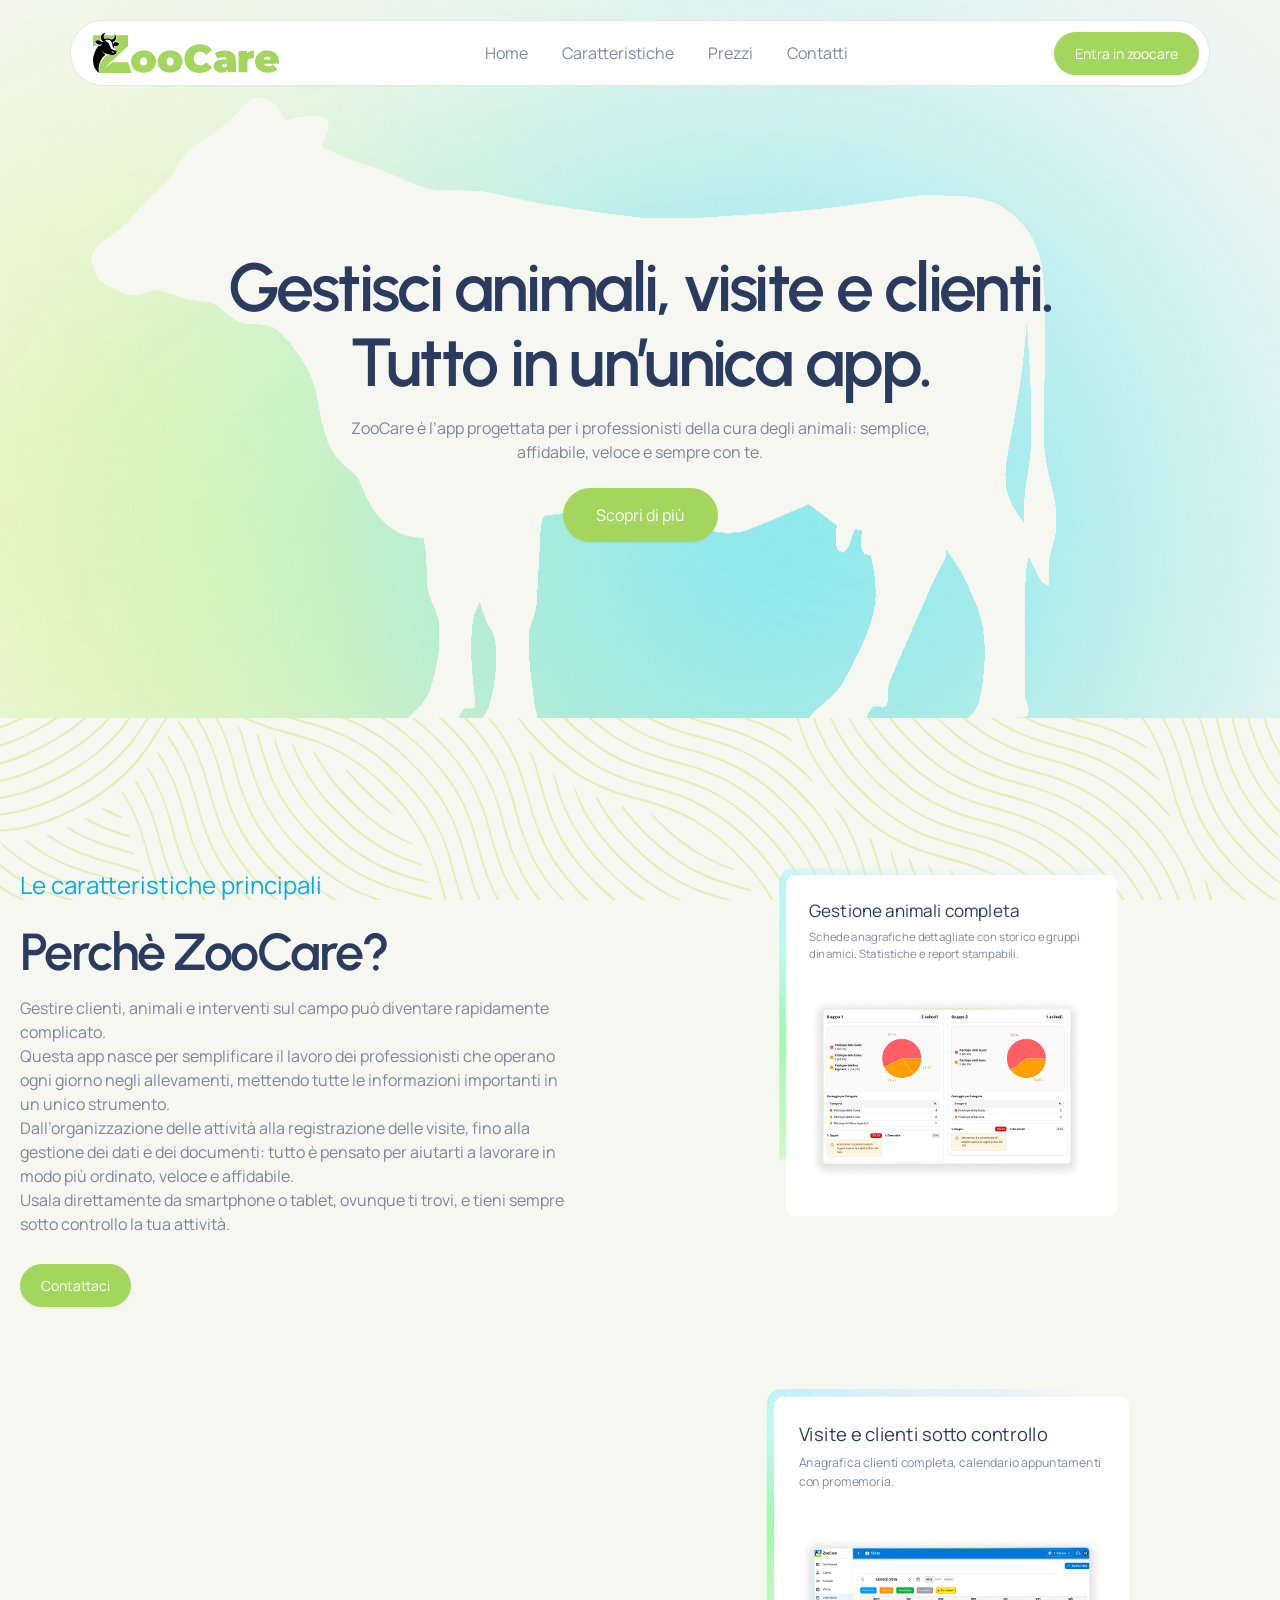
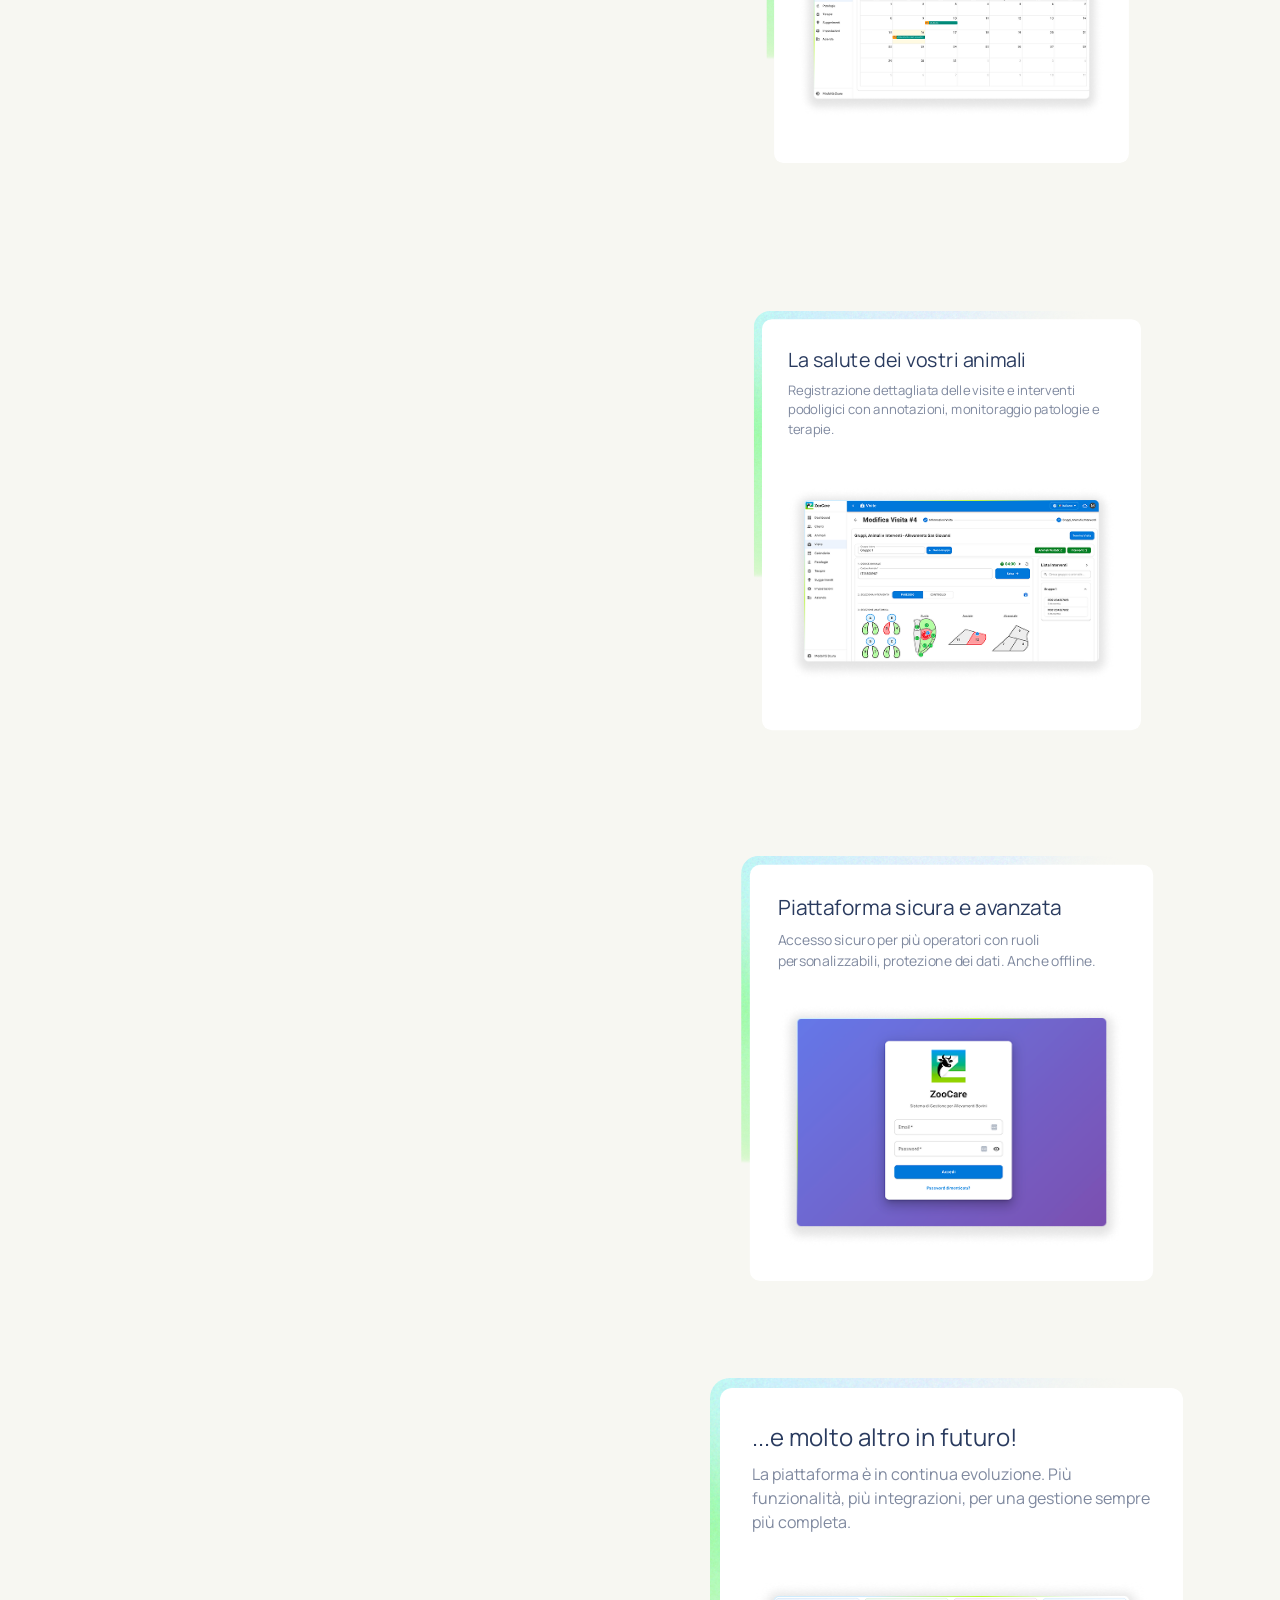
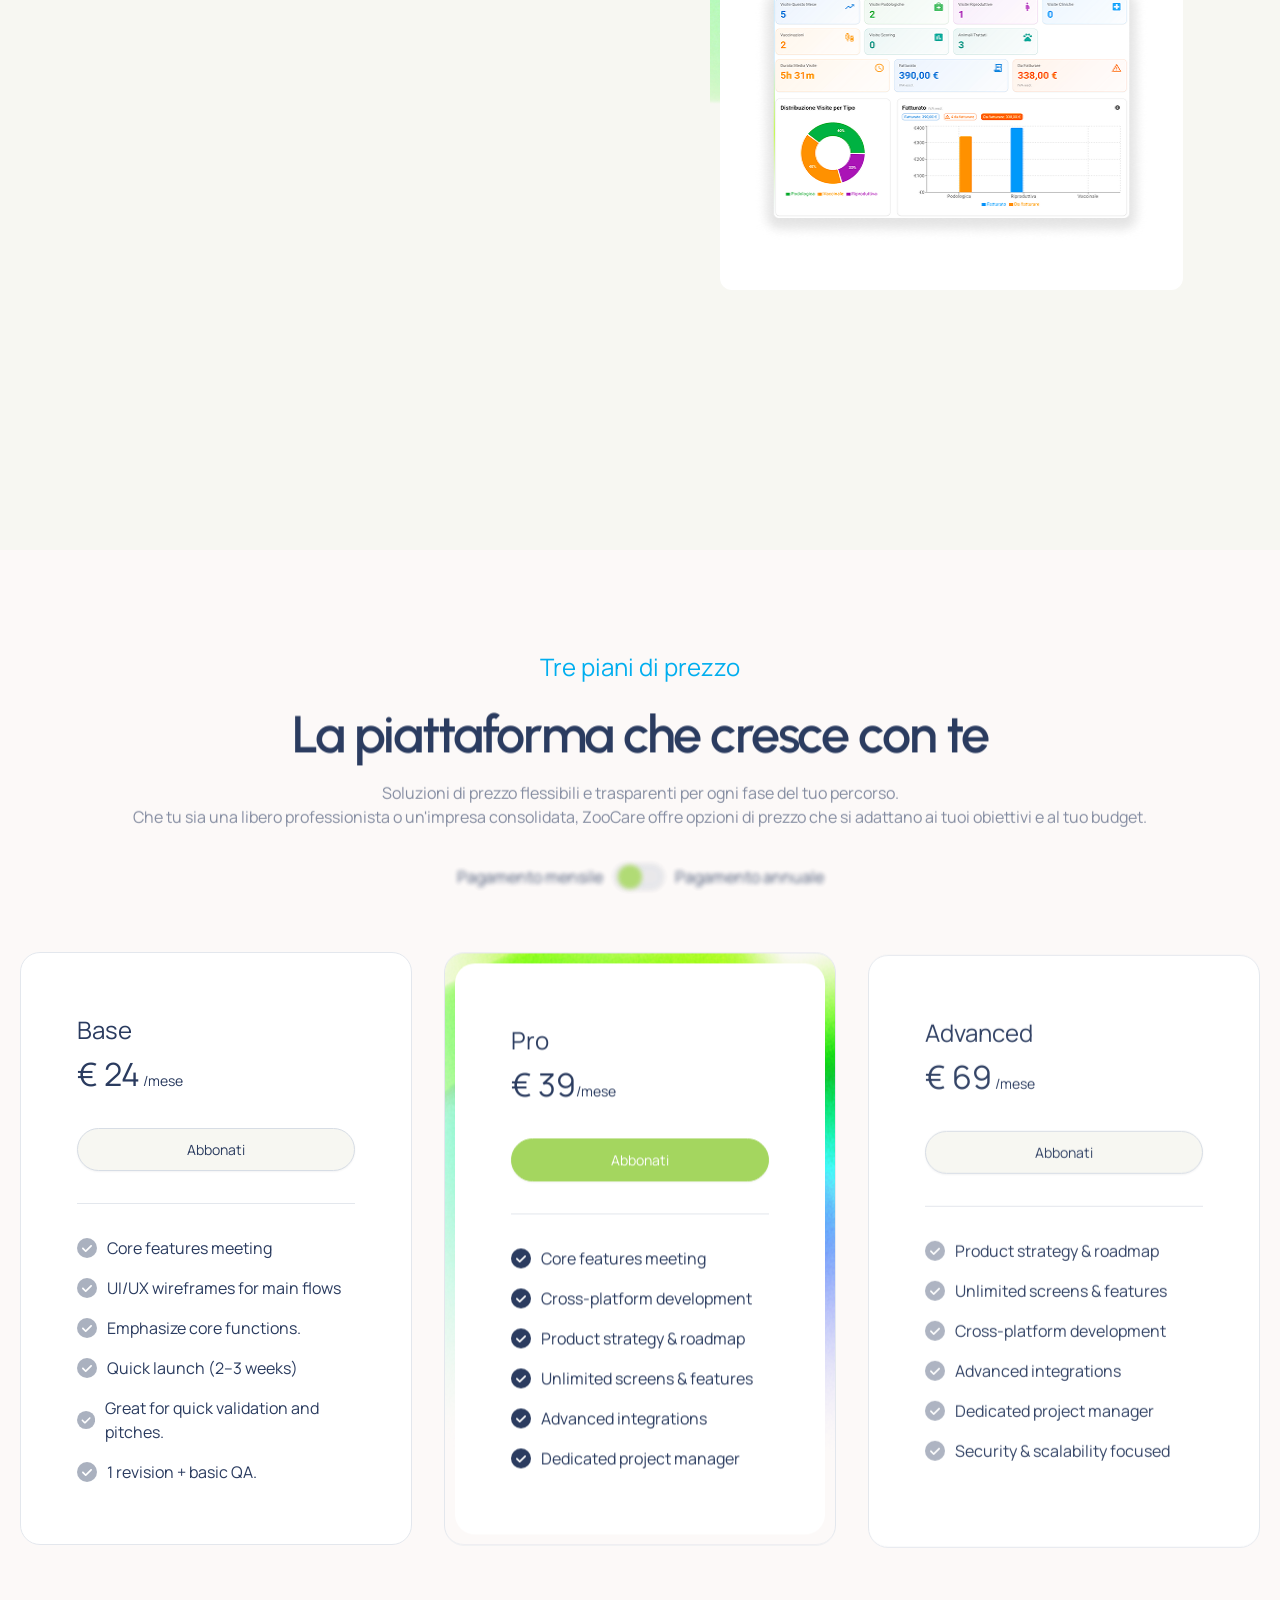
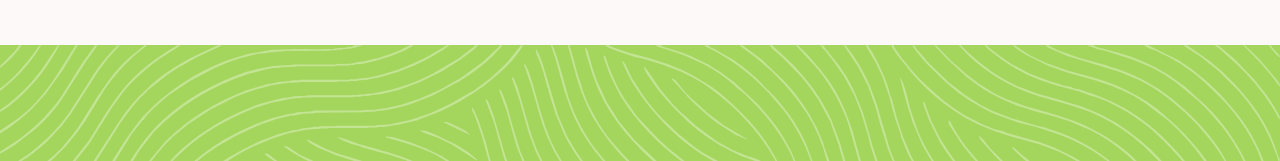
==== new/index.html @ 32358eec "Deploy zoocare-website to /new - 2026-03-19 21:15:07 UTC" ====
<!doctype html>
<html lang="en">
  <head>
    <!-- =========================
Head links 
===========================-->

<meta charset="UTF-8" />
<meta name="viewport" content="width=device-width, initial-scale=1.0" />
<meta name="title" content="Nexsas - Software, SaaS & Startup Tailwind Template" />
<meta
  name="description"
  content="Nexsas - the ultimate collection of 35+ premium HTML templates for SaaS businesses and startups. Built with Tailwind CSS, featuring responsive design, authentication flows, pricing pages, and modern UI components. Perfect for web applications and digital products."
/>
<meta
  name="keywords"
  content="SaaS templates, HTML templates, Tailwind CSS templates, startup templates, web application templates, responsive design, authentication pages, pricing pages, modern UI, Nexsas, business templates, landing page templates, React templates"
/>
<meta name="author" content="Nexsas" />
<meta
  name="robots"
  content="index, follow, max-snippet:-1, max-image-preview:large, max-video-preview:-1"
/>
<meta name="googlebot" content="index, follow" />
<meta name="bingbot" content="index, follow" />

<meta name="language" content="English" />
<meta name="geo.region" content="US" />
<meta name="geo.placename" content="United States" />

<link rel="canonical" href="https://next-sass-html.vercel.app/" />

<!-- Additional SEO Meta Tags -->
<meta name="rating" content="General" />
<meta name="distribution" content="Global" />
<meta name="revisit-after" content="7 days" />
<meta name="expires" content="never" />

<!-- Open Graph / Facebook -->
<meta property="og:type" content="website" />
<meta property="og:url" content="https://next-sass-html.vercel.app/" />
<meta property="og:title" content="Nexsas - Software, SaaS & Startup Tailwind Template" />
<meta
  property="og:description"
  content="Nexsas - the ultimate collection of 40+ premium HTML templates for SaaS businesses and startups. Built with Tailwind CSS, featuring responsive design, authentication flows, pricing pages, and modern UI components."
/>
<meta
  property="og:image"
  content="https://images.prismic.io/staticmania/aPD-K55xUNkB2D2X_og-image.jpg"
/>
<meta property="og:image:width" content="1200" />
<meta property="og:image:height" content="630" />
<meta property="og:image:alt" content="Nexsas - Software, SaaS & Startup Tailwind Template" />
<meta property="og:site_name" content="Nexsas" />
<meta property="og:locale" content="en_US" />
<meta property="article:author" content="Nexsas" />
<meta property="article:publisher" content="Nexsas" />

<!-- Twitter -->
<meta name="twitter:card" content="summary_large_image" />
<meta name="twitter:site" content="@Nexsas" />
<meta name="twitter:creator" content="@Nexsas" />
<meta name="twitter:url" content="https://next-sass-html.vercel.app/" />
<meta name="twitter:title" content="Nexsas - Software, SaaS & Startup Tailwind Template" />
<meta
  name="twitter:description"
  content="Nexsas - the ultimate collection of 35+ premium HTML templates for SaaS businesses and startups. Built with Tailwind CSS, featuring responsive design, authentication flows, pricing pages, and modern UI components."
/>
<meta
  name="twitter:image"
  content="https://images.prismic.io/staticmania/aPD-K55xUNkB2D2X_og-image.jpg"
/>
<meta name="twitter:image:alt" content="Nexsas - Software, SaaS & Startup Tailwind Template" />

<!-- Additional SEO Meta Tags -->
<meta name="theme-color" content="#000000" />
<meta name="msapplication-TileColor" content="#000000" />
<meta name="mobile-web-app-capable" content="yes" />
<meta name="apple-mobile-web-app-status-bar-style" content="black-translucent" />
<meta name="apple-mobile-web-app-title" content="Nexsas" />
<meta name="application-name" content="Nexsas" />
<meta name="msapplication-tooltip" content="Nexsas - Software, SaaS & Startup Tailwind Template" />
<meta name="msapplication-starturl" content="/" />
<!-- Favicon and Icons -->
<link rel="icon" type="image/png" href="/new/favicon-96x96.png" sizes="96x96" />
<link rel="icon" type="image/svg+xml" href="/new/favicon.svg" />
<link rel="shortcut icon" href="/new/favicon.ico" />
<link rel="apple-touch-icon" sizes="180x180" href="/new/apple-touch-icon.png" />
<link rel="manifest" href="/new/site.webmanifest" />
<link rel="preconnect" href="https://fonts.googleapis.com" />
<link rel="preconnect" href="https://fonts.gstatic.com" crossorigin />
<link href="https://fonts.googleapis.com/css2?family=Manrope:wght@200..800&family=Urbanist:ital,wght@0,100..900;1,100..900&display=swap" rel="stylesheet">

    <title>ZooCare</title>
    
    <link rel="stylesheet" href="/new/assets/index-MwSQGI_V.css">
  </head>
  <body class="bg-background-1 dark:bg-background-5 overflow-x-hidden">
    <!-- =========================
Header v1
===========================-->
<header>
  <div
    class="header-one lp:max-w-[1290px]! bg-white border-stroke-2 dark:border-stroke-6 dark:bg-background-9 fixed top-5 left-1/2 z-50 mx-auto flex w-full max-w-[350px] -translate-x-1/2 items-center justify-between rounded-full border px-2.5 py-2.5 opacity-0 backdrop-blur-lg max-[400px]:max-w-[350px] min-[425px]:max-w-[375px] min-[500px]:max-w-[450px] sm:max-w-[540px] md:max-w-[720px] lg:max-w-[960px] xl:max-w-[1140px] xl:py-0 dark:border"
    data-ns-animate
    data-direction="up"
    data-offset="100"
  >
    <div>
      <a href="./">
        <span class="sr-only">Home</span>
        <figure class="hidden lg:block lg:max-w-[198px] pl-3 pt-3 pb-3">
          <img src="./images/ZooCare.svg" alt="ZooCare" class="dark:invert" />
        </figure>
        <figure class="block max-w-[44px] lg:hidden">
          <img src="./images/ZooCare-icon.svg" alt="Nexsas" class="pl-3 block w-full dark:hidden" />
          <img src="./images/shared/logo-dark.svg" alt="Nexsas" class="pl-3 hidden w-full dark:block" />
        </figure>
      </a>
    </div>
    <nav class="hidden items-center xl:flex">
      <ul class="flex items-center">
        <li class="nav-item relative cursor-pointer py-2.5">
          <a
            href="#home"
            class="lenis-scroll-to hover:border-stroke-2 dark:hover:border-stroke-7 text-tagline-1 text-secondary/60 hover:text-secondary dark:text-accent/60 dark:hover:text-accent flex items-center gap-1 rounded-full border border-transparent px-4 py-2 font-normal transition-all duration-200"
          >
            <span>Home</span>
          </a>
        </li>
        <li class="nav-item relative cursor-pointer py-2.5">
          <a
            href="#features"
            class="lenis-scroll-to hover:border-stroke-2 dark:hover:border-stroke-7 text-tagline-1 text-secondary/60 hover:text-secondary dark:text-accent/60 dark:hover:text-accent flex items-center gap-1 rounded-full border border-transparent px-4 py-2 font-normal transition-all duration-200"
          >
            <span>Caratteristiche</span>
          </a>
        </li>
        <li class="nav-item relative cursor-pointer py-2.5">
          <a
            href="#pricing"
            class="lenis-scroll-to hover:border-stroke-2 dark:hover:border-stroke-7 text-tagline-1 text-secondary/60 hover:text-secondary dark:text-accent/60 dark:hover:text-accent flex items-center gap-1 rounded-full border border-transparent px-4 py-2 font-normal transition-all duration-200"
          >
            <span>Prezzi</span>
          </a>
        </li>
        <li class="nav-item relative cursor-pointer py-2.5">
          <a
            href="mailto:info@zoocare.app"
            class="hover:border-stroke-2 dark:hover:border-stroke-7 text-tagline-1 text-secondary/60 hover:text-secondary dark:text-accent/60 dark:hover:text-accent flex items-center gap-1 rounded-full border border-transparent px-4 py-2 font-normal transition-all duration-200"
          >
            <span>Contatti</span>
          </a>
        </li>
      </ul>
    </nav>

    <div class="hidden items-center justify-center xl:flex">
      <a href="https://hub.zoocare.app/login" class="btn btn-md btn-primary hover:btn-primary dark:btn-accent">
        <span>Entra in ZooCare</span>
      </a>
    </div>
    <div class="block xl:hidden">
      <button
        class="nav-hamburger bg-background-4 dark:bg-background-6 flex size-12 cursor-pointer flex-col items-center justify-center gap-[5px] rounded-full"
      >
        <span class="sr-only">Menu</span>
        <span class="bg-stroke-9 dark:bg-stroke-1 block h-0.5 w-6"></span>
        <span class="bg-stroke-9 dark:bg-stroke-1 block h-0.5 w-6"></span>
        <span class="bg-stroke-9 dark:bg-stroke-1 block h-0.5 w-6"></span>
      </button>
    </div>
  </div>
  <!-- =========================
Mobile Menu
===========================-->

<aside
  class="sidebar dark:bg-background-7 scroll-bar fixed top-0 right-0 z-999 h-screen w-full translate-x-full bg-white transition-all duration-300 sm:w-1/2 xl:hidden"
>
  <div class="space-y-4 p-5 sm:p-8 lg:p-9">
    <div class="flex items-center justify-between">
      <a href="./">
        <span class="sr-only">Home</span>
        <figure class="max-w-[44px]">
          <img src="./images/ZooCare-icon.svg" alt="Nexsas" class="block w-full dark:hidden" />
          <img src="./images/shared/logo-dark.svg" alt="Nexsas" class="hidden w-full dark:block" />
        </figure>
      </a>
      <button
        class="nav-hamburger-close bg-background-4 dark:bg-background-9 relative flex size-10 cursor-pointer flex-col items-center justify-center gap-1.5 rounded-full"
      >
        <span class="sr-only">Close Menu</span>
        <span class="bg-stroke-9/60 dark:bg-stroke-1 absolute block h-0.5 w-4 rotate-45"></span>
        <span class="bg-stroke-9/60 dark:bg-stroke-1 absolute block h-0.5 w-4 -rotate-45"></span>
      </button>
    </div>
    <div class="scroll-bar h-[85vh] w-full overflow-x-hidden overflow-y-auto pb-10">
      <ul>
        <li>
          <a href="#home" class="text-tagline-1 font-normal text-secondary/60 dark:text-accent/60 transition-all duration-200 py-3 border-b border-stroke-4 dark:border-stroke-6 w-full text-left block">
            Home 
          </a>
        </li>
        <li>
          <a href="#features" class="text-tagline-1 font-normal text-secondary/60 dark:text-accent/60 transition-all duration-200 py-3 border-b border-stroke-4 dark:border-stroke-6 w-full text-left block">
            Caratteristiche 
          </a>
        </li>
        <li>
          <a href="#pricing" class="text-tagline-1 font-normal text-secondary/60 dark:text-accent/60 transition-all duration-200 py-3 border-b border-stroke-4 dark:border-stroke-6 w-full text-left block">
            Prezzi 
          </a>
        </li>
        <li>
          <a href="mailto:info@zoocare.app" class="text-tagline-1 font-normal text-secondary/60 dark:text-accent/60 transition-all duration-200 py-3 border-b border-stroke-4 dark:border-stroke-6 w-full text-left block">
            Contatti 
          </a>
        </li>
      </ul>
    </div>
  </div>
</aside>

</header>


    <main>
      <!-- =========================
Hero section
===========================-->
<section
  class="hero-section relative z-0 bg-[url('/images/bg-zoocare.png')] bg-position-[center_top] bg-no-repeat pt-[260px] pb-10 md:pt-[190px] md:pb-14 lg:pt-[190px] lg:pb-[110px] xl:pt-[250px] xl:pb-[140px]"
  id="home"
>
  <!--Hero Title Content-->
  <div
    class="main-container relative z-10 mb-[100px] flex flex-col items-center space-y-[124px] lg:mb-[100px] xl:mb-[30px]"
  >
    <!--Hero shape right item-->
    <div class="text-left max-lg:pt-[40px] max-md:pt-[0px] md:text-center">
      <h1 data-ns-animate data-delay="0.2" class="hero-title mb-4 tracking-tight">
        Gestisci animali, visite e clienti.<br class="hidden md:block" />
        Tutto in un’unica app.
      </h1>
      <p data-ns-animate data-delay="0.2" class="mx-auto mb-6 max-w-[650px]">
        ZooCare è l’app progettata per i professionisti della cura degli animali: semplice, affidabile, veloce e sempre con te.
      </p>
      <div data-ns-animate data-delay="0.6" class="block md:inline-block">
        <a
          href="#features"
          class="lenis-scroll-to btn btn-primary hover:btn-white dark:btn-accent btn-xl dark:hover:btn-primary mx-auto w-[90%] md:w-auto"
          aria-label="Start building free"
        >
          <span>Scopri di più</span>
        </a>
      </div>
    </div>
  </div>
</section>

      <!-- =========================
Integration section
===========================-->
<section
  class="pt-16 bg-background-1 bg-[url('/images/bg-waves-green.svg')] bg-fixed md:pt-20 lg:pt-[90px] xl:pt-[150px] pb-8 md:pb-10 lg:pb-[90px] xl:pb-[250px]" style="padding-top:-30px" id="features"
>
  <div>
    <div class="main-container">
      <div class="flex flex-col lg:flex-row items-start gap-y-24 gap-x-[140px]">
        <div
          class="w-full lg:flex-1 lg:sticky lg:top-28 lg:max-w-full max-w-[520px] lg:mx-0 mx-auto text-center lg:text-left"
        >
          <h5 data-ns-animate data-delay="0.2" class="text-accent pb-5"> Le caratteristiche principali </h5>
          <h2 data-ns-animate data-delay="0.3" class="mb-3 max-w-[529px]">
            Perchè ZooCare?
          </h2>
          <p data-ns-animate data-delay="0.4" class="mb-7 lg:max-w-[620px]">
            Gestire clienti, animali e interventi sul campo può diventare rapidamente complicato.<br/>
Questa app nasce per semplificare il lavoro dei professionisti che operano ogni giorno negli allevamenti, mettendo tutte le informazioni importanti in un unico strumento.<br/>
Dall’organizzazione delle attività alla registrazione delle visite, fino alla gestione dei dati e dei documenti: tutto è pensato per aiutarti a lavorare in modo più ordinato, veloce e affidabile.<br/>
Usala direttamente da smartphone o tablet, ovunque ti trovi, e tieni sempre sotto controllo la tua attività.
          </p>
          <div data-ns-animate data-delay="0.5">
            <a
              href="./process.html"
              rel="noopener noreferrer"
              class="btn btn-primary dark:btn-transparent btn-md w-[85%] md:w-auto mx-auto"
            >
              <span>Contattaci</span>
            </a>
          </div>
        </div>

        <div
          class="w-full lg:flex-1 stack-cards js-stack-cards lg:max-w-full md:max-w-[50%] sm:max-w-[60%] lg:mx-0 mx-auto max-w-full"
        >
          <!-- Case Item 1-->
          <div
            class="stack-cards__item js-stack-cards__item lg:max-w-[483px] max-w-full max-sm:min-h-[433px]"
          >
            <div class="p-2.5 rounded-[20px] relative z-[10] overflow-hidden">
              <!-- gradient border img  -->
              <figure
                class="absolute z-[-1] w-[600px] md:w-[900px] xl:w-[1050px] top-[-66%] md:top-[-99%] left-[-52%] md:left-[-103%] rotate-[-41deg] select-none pointer-events-none"
              >
                <img
                  src="./images/ns-img-520.png"
                  alt="gradient-border"
                  class="w-full h-full object-cover"
                />
              </figure>

              <figure class="p-8 bg-white dark:bg-background-5 rounded-xl space-y-6">
                <figcaption class="space-y-2">
                  <h5>Gestione animali completa</h5>
                  <p class="max-w-[450px]">
                    Schede anagrafiche dettagliate con storico e gruppi dinamici. Statistiche e report stampabili.
                  </p>
                </figcaption>
                <figure class="max-w-[385px] w-full">
                  <img
                    src="./images/screen03.png"
                    alt="Visite, interventi e patologie sotto controllo"
                    class="w-full md:max-h-[300px] md:min-h-[300px]"
                  />
                </figure>
              </figure>
            </div>
          </div>
          <!--Case Item 2-->
          <div
            class="stack-cards__item js-stack-cards__item lg:max-w-[483px] max-w-full max-sm:min-h-[433px]"
          >
            <div class="p-2.5 rounded-[20px] relative z-[10] overflow-hidden">
              <!-- gradient border img  -->
              <figure
                class="absolute z-[-1] w-[600px] md:w-[900px] xl:w-[1050px] top-[-76%] md:top-[-111%] left-[-62%] md:left-[-103%] rotate-[-41deg] select-none pointer-events-none"
              >
                <img
                  src="./images/ns-img-520.png"
                  alt="gradient-border"
                  class="w-full h-full object-cover"
                />
              </figure>

              <figure class="p-8 bg-white dark:bg-background-5 rounded-xl space-y-6">
                <figcaption class="space-y-2">
                  <h5>Visite e clienti sotto controllo</h5>
                  <p class="max-w-[450px]">
                    Anagrafica clienti completa, calendario appuntamenti con promemoria.
                  </p>
                </figcaption>
                <div class="rounded-2xl overflow-hidden max-w-[400px] w-full">
                  <img
                    src="./images/screen02.png"
                    alt="case icon"
                    class="w-full dark:hidden md:max-h-[300px] md:min-h-[300px]"
                  />
                </div>
              </figure>
            </div>
          </div>
          <!--Case Item 3-->
          <div
            class="stack-cards__item js-stack-cards__item lg:max-w-[483px] max-w-full max-sm:min-h-[433px]"
          >
            <div class="p-2.5 rounded-[20px] relative z-[10] overflow-hidden">
              <!-- gradient border img  -->
              <figure
                class="absolute z-[-1] w-[600px] md:w-[900px] xl:w-[1050px] top-[-75%] md:top-[-111%] left-[-65%] md:left-[-103%] rotate-[-41deg] select-none pointer-events-none"
              >
                <img
                  src="./images/ns-img-520.png"
                  alt="gradient-border"
                  class="w-full h-full object-cover"
                />
              </figure>

              <figure class="p-8 bg-white dark:bg-background-5 rounded-xl space-y-6">
                <figcaption class="space-y-2">
                  <h5>La salute dei vostri animali</h5>
                  <p class="max-w-[450px]">Registrazione dettagliata delle visite e interventi podoligici con annotazioni, monitoraggio patologie e terapie.</p>
                </figcaption>
                <div class="rounded-2xl overflow-hidden max-w-[400px] w-full">
                  <img
                    src="./images/screen01.png"
                    alt="case icon"
                    class="w-full dark:hidden md:max-h-[300px] md:min-h-[300px]"
                  />
                </div>
              </figure>
            </div>
          </div>
          <!--Case Item 4-->
          <div
            class="stack-cards__item js-stack-cards__item lg:max-w-[483px] max-w-full max-sm:min-h-[433px]"
          >
            <div class="p-2.5 rounded-[20px] relative z-[10] overflow-hidden">
              <!-- gradient border img  -->
              <figure
                class="absolute z-[-1] w-[600px] md:w-[900px] xl:w-[1050px] top-[-75%] md:top-[-111%] left-[-65%] md:left-[-103%] rotate-[-41deg] select-none pointer-events-none"
              >
                <img
                  src="./images/ns-img-520.png"
                  alt="gradient-border"
                  class="w-full h-full object-cover"
                />
              </figure>

              <figure class="p-8 bg-white dark:bg-background-5 rounded-xl space-y-6">
                <figcaption class="space-y-2">
                  <h5>Piattaforma sicura e avanzata</h5>
                  <p class="max-w-[450px]">
                   Accesso sicuro per più operatori con ruoli personalizzabili, protezione dei dati. Anche offline.
                  </p>
                </figcaption>
                <div class="rounded-2xl overflow-hidden max-w-[400px] w-full">
                  <a href="./process.html">
                    <img
                      src="./images/screen04.png"
                      alt="case icon"
                      class="w-full dark:hidden rounded-xl md:max-h-[300px] md:min-h-[300px]"
                    />
                  </a>
                </div>
              </figure>
            </div>
          </div>
          <!--Case Item 5-->
          <div
            class="stack-cards__item js-stack-cards__item lg:max-w-[483px] max-w-full max-sm:min-h-[433px]"
          >
            <div class="p-2.5 rounded-[20px] relative z-[10] overflow-hidden">
              <!-- gradient border img  -->
              <figure
                class="absolute z-[-1] w-[600px] md:w-[900px] xl:w-[1050px] top-[-75%] md:top-[-111%] left-[-65%] md:left-[-103%] rotate-[-41deg] select-none pointer-events-none"
              >
                <img
                  src="./images/ns-img-520.png"
                  alt="gradient-border"
                  class="w-full h-full object-cover"
                />
              </figure>

              <figure class="p-8 bg-white dark:bg-background-5 rounded-xl space-y-6">
                <figcaption class="space-y-2">
                  <h5>...e molto altro in futuro!</h5>
                  <p class="max-w-[450px]">
                   La piattaforma è in continua evoluzione. Più funzionalità, più integrazioni, per una gestione sempre più completa.
                  </p>
                </figcaption>
                <div class="rounded-2xl overflow-hidden max-w-[400px] w-full">
                  <a href="./process.html">
                    <img
                      src="./images/screen05.png"
                      alt="case icon"
                      class="w-full dark:hidden rounded-xl md:max-h-[300px] md:min-h-[300px]"
                    />
                  </a>
                </div>
              </figure>
            </div>
          </div>          
        </div>
      </div>
    </div>
  </div>
</section>

      <!-- =========================
Pricing section
===========================-->
<section
  class="bg-[#fcf9f8] relative pt-16 pb-16 md:pt-20 md:pb-20 lg:pt-[90px] lg:pb-[90px] xl:pt-[100px] xl:pb-[100px]" id="pricing"
>
  <div class="main-container flex flex-col gap-[70px]">
    <div class="flex flex-col items-center text-center">
      <h5 data-ns-animate data-delay="0.2" class="text-accent pb-5"> Tre piani di prezzo </h5>
      <h2 data-ns-animate data-delay="0.3" class="mb-3">La piattaforma che cresce con te</h2>
      <p data-ns-animate data-delay="0.4" class="mb-5 md:mb-7">
        Soluzioni di prezzo flessibili e trasparenti per ogni fase del tuo percorso.
        <br class="hidden lg:block" />
        Che tu sia una libero professionista o un'impresa consolidata, ZooCare offre
        opzioni di prezzo che si adattano ai tuoi obiettivi e al tuo budget.
      </p>
      <div data-ns-animate data-delay="0.5">
        <label class="relative z-[10] inline-flex cursor-pointer items-center">
          <span class="text-secondary dark:text-accent mr-2.5 text-base font-normal">Pagamento mensile</span>
          <input
            type="checkbox"
            id="priceCheck"
            class="peer sr-only"
            aria-label="Toggle between monthly and yearly pricing"
          />
          <span
            class="after:btn-primary bg-secondary/10 dark:bg-background-9 before:border-accent/10 dark:before:border-stroke-7 relative h-[28px] w-13 rounded-[34px] before:absolute before:top-1/2 before:left-1/2 before:h-[calc(100%-10px)] before:w-[calc(100%-10px)] before:-translate-x-1/2 before:-translate-y-1/2 before:rounded-[20px] before:border before:content-[''] after:absolute after:start-[5px] after:top-1/2 after:h-6 after:w-6 after:-translate-y-1/2 after:rounded-full after:transition-all after:content-[''] peer-checked:after:start-[4px] peer-checked:after:translate-x-[75%]"
          ></span>
          <span class="text-secondary dark:text-accent ms-2.5 text-base font-normal">Pagamento annuale</span>
        </label>
      </div>
    </div>
    <div class="relative">
      <div class="grid grid-cols-12 items-center justify-items-center gap-y-10 lg:gap-x-8">
        <!-- Price Card 1 -->
        <div
          data-ns-animate
          data-delay="0.2"
          class="col-span-12 border border-stroke-2 flex h-full w-full max-w-[604px] flex-col gap-6 rounded-[20px] bg-white p-8 lg:col-span-4 xl:px-14 xl:py-[60px] dark:bg-black"
        >
          <div class="space-y-8">
            <div>
              <h5 class="text-heading-5 mb-2 font-normal">Base</h5>
              <div class="border-stroke-2 dark:border-stroke-6 border-b pb-8">
                <div class="price-month mb-8">
                  <h4 class="text-heading-6 sm:text-heading-4 font-normal">
                    € <span>24</span><span class="text-tagline-2"> /mese</span>
                  </h4>
                </div>
                <div class="price-year mb-8">
                  <h4 class="text-heading-6 sm:text-heading-4 font-normal">
                    € <span>249</span><span class="text-tagline-2"> /anno</span>
                  </h4>
                </div>
                <a
                  href="./contact.html"
                  class="btn btn-md hover:btn-primary dark:btn-white-dark btn-white block w-full text-center first-letter:uppercase before:content-none"
                >
                  Abbonati
                </a>
              </div>
            </div>
            <ul class="relative list-none space-y-4">
              <li class="flex items-center gap-2.5">
                <svg
                  width="20"
                  height="20"
                  viewBox="0 0 20 20"
                  fill="none"
                  xmlns="http://www.w3.org/2000/svg"
                >
                  <rect
                    width="20"
                    height="20"
                    rx="10"
                    fill=""
                    class="fill-secondary/40 dark:fill-accent/40"
                  />
                  <path
                    d="M9.31661 13.7561L14.7491 8.42144C15.0836 8.0959 15.0836 7.5697 14.7491 7.24416C14.4145 6.91861 13.8736 6.91861 13.539 7.24416L8.7116 11.9901L6.46096 9.78807C6.12636 9.46253 5.58554 9.46253 5.25095 9.78807C4.91635 10.1136 4.91635 10.6398 5.25095 10.9654L8.1066 13.7561C8.27347 13.9184 8.49253 14 8.7116 14C8.93067 14 9.14974 13.9184 9.31661 13.7561Z"
                    fill=""
                    class="fill-white dark:fill-black"
                  />
                </svg>

                <span class="text-secondary dark:text-accent/60 text-tagline-1 font-normal"
                  >Core features meeting</span
                >
              </li>
              <li class="flex items-center gap-2.5">
                <svg
                  width="20"
                  height="20"
                  viewBox="0 0 20 20"
                  fill="none"
                  xmlns="http://www.w3.org/2000/svg"
                >
                  <rect
                    width="20"
                    height="20"
                    rx="10"
                    fill=""
                    class="fill-secondary/40 dark:fill-accent/40"
                  />
                  <path
                    d="M9.31661 13.7561L14.7491 8.42144C15.0836 8.0959 15.0836 7.5697 14.7491 7.24416C14.4145 6.91861 13.8736 6.91861 13.539 7.24416L8.7116 11.9901L6.46096 9.78807C6.12636 9.46253 5.58554 9.46253 5.25095 9.78807C4.91635 10.1136 4.91635 10.6398 5.25095 10.9654L8.1066 13.7561C8.27347 13.9184 8.49253 14 8.7116 14C8.93067 14 9.14974 13.9184 9.31661 13.7561Z"
                    fill=""
                    class="fill-white dark:fill-black"
                  />
                </svg>

                <span class="text-secondary dark:text-accent/60 text-tagline-1 font-normal"
                  >UI/UX wireframes for main flows</span
                >
              </li>
              <li class="flex items-center gap-2.5">
                <svg
                  width="20"
                  height="20"
                  viewBox="0 0 20 20"
                  fill="none"
                  xmlns="http://www.w3.org/2000/svg"
                >
                  <rect
                    width="20"
                    height="20"
                    rx="10"
                    fill=""
                    class="fill-secondary/40 dark:fill-accent/40"
                  />
                  <path
                    d="M9.31661 13.7561L14.7491 8.42144C15.0836 8.0959 15.0836 7.5697 14.7491 7.24416C14.4145 6.91861 13.8736 6.91861 13.539 7.24416L8.7116 11.9901L6.46096 9.78807C6.12636 9.46253 5.58554 9.46253 5.25095 9.78807C4.91635 10.1136 4.91635 10.6398 5.25095 10.9654L8.1066 13.7561C8.27347 13.9184 8.49253 14 8.7116 14C8.93067 14 9.14974 13.9184 9.31661 13.7561Z"
                    fill=""
                    class="fill-white dark:fill-black"
                  />
                </svg>

                <span class="text-secondary dark:text-accent/60 text-tagline-1 font-normal"
                  >Emphasize core functions.</span
                >
              </li>
              <li class="flex items-center gap-2.5">
                <svg
                  width="20"
                  height="20"
                  viewBox="0 0 20 20"
                  fill="none"
                  xmlns="http://www.w3.org/2000/svg"
                >
                  <rect
                    width="20"
                    height="20"
                    rx="10"
                    fill=""
                    class="fill-secondary/40 dark:fill-accent/40"
                  />
                  <path
                    d="M9.31661 13.7561L14.7491 8.42144C15.0836 8.0959 15.0836 7.5697 14.7491 7.24416C14.4145 6.91861 13.8736 6.91861 13.539 7.24416L8.7116 11.9901L6.46096 9.78807C6.12636 9.46253 5.58554 9.46253 5.25095 9.78807C4.91635 10.1136 4.91635 10.6398 5.25095 10.9654L8.1066 13.7561C8.27347 13.9184 8.49253 14 8.7116 14C8.93067 14 9.14974 13.9184 9.31661 13.7561Z"
                    fill=""
                    class="fill-white dark:fill-black"
                  />
                </svg>

                <span class="text-secondary dark:text-accent/60 text-tagline-1 font-normal"
                  >Quick launch (2–3 weeks)</span
                >
              </li>
              <li class="flex items-center gap-2.5">
                <svg
                  width="20"
                  height="20"
                  viewBox="0 0 20 20"
                  fill="none"
                  xmlns="http://www.w3.org/2000/svg"
                >
                  <rect
                    width="20"
                    height="20"
                    rx="10"
                    fill=""
                    class="fill-secondary/40 dark:fill-accent/40"
                  />
                  <path
                    d="M9.31661 13.7561L14.7491 8.42144C15.0836 8.0959 15.0836 7.5697 14.7491 7.24416C14.4145 6.91861 13.8736 6.91861 13.539 7.24416L8.7116 11.9901L6.46096 9.78807C6.12636 9.46253 5.58554 9.46253 5.25095 9.78807C4.91635 10.1136 4.91635 10.6398 5.25095 10.9654L8.1066 13.7561C8.27347 13.9184 8.49253 14 8.7116 14C8.93067 14 9.14974 13.9184 9.31661 13.7561Z"
                    fill=""
                    class="fill-white dark:fill-black"
                  />
                </svg>

                <span class="text-secondary dark:text-accent/60 text-tagline-1 font-normal"
                  >Great for quick validation and pitches.</span
                >
              </li>
              <li class="flex items-center gap-2.5">
                <svg
                  width="20"
                  height="20"
                  viewBox="0 0 20 20"
                  fill="none"
                  xmlns="http://www.w3.org/2000/svg"
                >
                  <rect
                    width="20"
                    height="20"
                    rx="10"
                    fill=""
                    class="fill-secondary/40 dark:fill-accent/40"
                  />
                  <path
                    d="M9.31661 13.7561L14.7491 8.42144C15.0836 8.0959 15.0836 7.5697 14.7491 7.24416C14.4145 6.91861 13.8736 6.91861 13.539 7.24416L8.7116 11.9901L6.46096 9.78807C6.12636 9.46253 5.58554 9.46253 5.25095 9.78807C4.91635 10.1136 4.91635 10.6398 5.25095 10.9654L8.1066 13.7561C8.27347 13.9184 8.49253 14 8.7116 14C8.93067 14 9.14974 13.9184 9.31661 13.7561Z"
                    fill=""
                    class="fill-white dark:fill-black"
                  />
                </svg>

                <span class="text-secondary dark:text-accent/60 text-tagline-1 font-normal"
                  >1 revision + basic QA.</span
                >
              </li>
            </ul>
          </div>
        </div>
        <!-- Price Card 2 -->
        <div
          data-ns-animate
          data-delay="0.3"
          class="relative border border-stroke-2 col-span-12 flex h-full w-full max-w-[604px] flex-col overflow-hidden rounded-[20px] p-2.5 lg:col-span-4"
        >
          <!-- gradient bg  -->

          <figure
            class="pointer-events-none absolute top-[-20%] left-[-30%] w-[810px] rotate-[30deg] select-none md:top-[-40%] md:left-[-20%] md:w-[950px] lg:top-[-20%] lg:left-[-30%] lg:w-[810px]"
          >
            <img
              src="./images/ns-img-539.png"
              alt="gradient-bg"
              class="h-full w-full object-cover"
            />
          </figure>

          <div
            class="relative z-10 flex h-full flex-col gap-6 rounded-[20px] bg-white p-8 xl:px-14 xl:py-[60px] dark:bg-black"
          >
            <div class="space-y-8">
              <div>
                <h3 class="text-heading-5 mb-2 font-normal">Pro</h3>
                <div class="border-stroke-2 dark:border-stroke-6 border-b pb-8">
                  <div class="price-month mb-8">
                    <h4 class="text-heading-6 sm:text-heading-4 font-normal">
                      € <span>39</span><span class="text-tagline-2">/mese</span>
                    </h4>
                  </div>
                  <div class="price-year mb-8">
                    <h4 class="text-heading-6 sm:text-heading-4 font-normal">
                      € <span>399</span><span class="text-tagline-2">/anno </span>
                    </h4>
                  </div>
                  <a
                    href="./contact.html"
                    class="btn btn-md btn-primary dark:hover:btn-white hover:btn-secondary block w-full text-center first-letter:uppercase before:content-none"
                  >
                    Abbonati
                  </a>
                </div>
              </div>

              <ul class="relative list-none space-y-4">
                <li class="flex items-center gap-2.5">
                  <svg
                    width="20"
                    height="20"
                    viewBox="0 0 20 20"
                    fill="none"
                    xmlns="http://www.w3.org/2000/svg"
                  >
                    <rect
                      width="20"
                      height="20"
                      rx="10"
                      fill=""
                      class="fill-secondary dark:fill-accent"
                    />
                    <path
                      d="M9.31661 13.7561L14.7491 8.42144C15.0836 8.0959 15.0836 7.5697 14.7491 7.24416C14.4145 6.91861 13.8736 6.91861 13.539 7.24416L8.7116 11.9901L6.46096 9.78807C6.12636 9.46253 5.58554 9.46253 5.25095 9.78807C4.91635 10.1136 4.91635 10.6398 5.25095 10.9654L8.1066 13.7561C8.27347 13.9184 8.49253 14 8.7116 14C8.93067 14 9.14974 13.9184 9.31661 13.7561Z"
                      fill=""
                      class="fill-white dark:fill-black"
                    />
                  </svg>

                  <span class="text-secondary dark:text-accent text-tagline-1 font-normal"
                    >Core features meeting</span
                  >
                </li>
                <li class="flex items-center gap-2.5">
                  <svg
                    width="20"
                    height="20"
                    viewBox="0 0 20 20"
                    fill="none"
                    xmlns="http://www.w3.org/2000/svg"
                    class="shrink-0"
                  >
                    <rect
                      width="20"
                      height="20"
                      rx="10"
                      fill=""
                      class="fill-secondary dark:fill-accent"
                    />
                    <path
                      d="M9.31661 13.7561L14.7491 8.42144C15.0836 8.0959 15.0836 7.5697 14.7491 7.24416C14.4145 6.91861 13.8736 6.91861 13.539 7.24416L8.7116 11.9901L6.46096 9.78807C6.12636 9.46253 5.58554 9.46253 5.25095 9.78807C4.91635 10.1136 4.91635 10.6398 5.25095 10.9654L8.1066 13.7561C8.27347 13.9184 8.49253 14 8.7116 14C8.93067 14 9.14974 13.9184 9.31661 13.7561Z"
                      fill=""
                      class="fill-white dark:fill-black"
                    />
                  </svg>

                  <span class="text-secondary dark:text-accent text-tagline-1 font-normal"
                    >Cross-platform development</span
                  >
                </li>
                <li class="flex items-center gap-2.5">
                  <svg
                    width="20"
                    height="20"
                    viewBox="0 0 20 20"
                    fill="none"
                    xmlns="http://www.w3.org/2000/svg"
                  >
                    <rect
                      width="20"
                      height="20"
                      rx="10"
                      fill=""
                      class="fill-secondary dark:fill-accent"
                    />
                    <path
                      d="M9.31661 13.7561L14.7491 8.42144C15.0836 8.0959 15.0836 7.5697 14.7491 7.24416C14.4145 6.91861 13.8736 6.91861 13.539 7.24416L8.7116 11.9901L6.46096 9.78807C6.12636 9.46253 5.58554 9.46253 5.25095 9.78807C4.91635 10.1136 4.91635 10.6398 5.25095 10.9654L8.1066 13.7561C8.27347 13.9184 8.49253 14 8.7116 14C8.93067 14 9.14974 13.9184 9.31661 13.7561Z"
                      fill=""
                      class="fill-white dark:fill-black"
                    />
                  </svg>

                  <span class="text-secondary dark:text-accent text-tagline-1 font-normal"
                    >Product strategy & roadmap</span
                  >
                </li>
                <li class="flex items-center gap-2.5">
                  <svg
                    width="20"
                    height="20"
                    viewBox="0 0 20 20"
                    fill="none"
                    xmlns="http://www.w3.org/2000/svg"
                  >
                    <rect
                      width="20"
                      height="20"
                      rx="10"
                      fill=""
                      class="fill-secondary dark:fill-accent"
                    />
                    <path
                      d="M9.31661 13.7561L14.7491 8.42144C15.0836 8.0959 15.0836 7.5697 14.7491 7.24416C14.4145 6.91861 13.8736 6.91861 13.539 7.24416L8.7116 11.9901L6.46096 9.78807C6.12636 9.46253 5.58554 9.46253 5.25095 9.78807C4.91635 10.1136 4.91635 10.6398 5.25095 10.9654L8.1066 13.7561C8.27347 13.9184 8.49253 14 8.7116 14C8.93067 14 9.14974 13.9184 9.31661 13.7561Z"
                      fill=""
                      class="fill-white dark:fill-black"
                    />
                  </svg>

                  <span class="text-secondary dark:text-accent text-tagline-1 font-normal"
                    >Unlimited screens & features</span
                  >
                </li>
                <li class="flex items-center gap-2.5">
                  <svg
                    width="20"
                    height="20"
                    viewBox="0 0 20 20"
                    fill="none"
                    xmlns="http://www.w3.org/2000/svg"
                    class="shrink-0"
                  >
                    <rect
                      width="20"
                      height="20"
                      rx="10"
                      fill=""
                      class="fill-secondary dark:fill-accent"
                    />
                    <path
                      d="M9.31661 13.7561L14.7491 8.42144C15.0836 8.0959 15.0836 7.5697 14.7491 7.24416C14.4145 6.91861 13.8736 6.91861 13.539 7.24416L8.7116 11.9901L6.46096 9.78807C6.12636 9.46253 5.58554 9.46253 5.25095 9.78807C4.91635 10.1136 4.91635 10.6398 5.25095 10.9654L8.1066 13.7561C8.27347 13.9184 8.49253 14 8.7116 14C8.93067 14 9.14974 13.9184 9.31661 13.7561Z"
                      fill=""
                      class="fill-white dark:fill-black"
                    />
                  </svg>

                  <span class="text-secondary dark:text-accent text-tagline-1 font-normal"
                    >Advanced integrations</span
                  >
                </li>
                <li class="flex items-center gap-2.5">
                  <svg
                    width="20"
                    height="20"
                    viewBox="0 0 20 20"
                    fill="none"
                    xmlns="http://www.w3.org/2000/svg"
                  >
                    <rect
                      width="20"
                      height="20"
                      rx="10"
                      fill=""
                      class="fill-secondary dark:fill-accent"
                    />
                    <path
                      d="M9.31661 13.7561L14.7491 8.42144C15.0836 8.0959 15.0836 7.5697 14.7491 7.24416C14.4145 6.91861 13.8736 6.91861 13.539 7.24416L8.7116 11.9901L6.46096 9.78807C6.12636 9.46253 5.58554 9.46253 5.25095 9.78807C4.91635 10.1136 4.91635 10.6398 5.25095 10.9654L8.1066 13.7561C8.27347 13.9184 8.49253 14 8.7116 14C8.93067 14 9.14974 13.9184 9.31661 13.7561Z"
                      fill=""
                      class="fill-white dark:fill-black"
                    />
                  </svg>

                  <span class="text-secondary dark:text-accent text-tagline-1 font-normal"
                    >Dedicated project manager</span
                  >
                </li>
              </ul>
            </div>
          </div>
        </div>
        <!-- Price Card 3 -->
        <div
          data-ns-animate
          data-delay="0.4"
          class="col-span-12 border border-stroke-2 flex h-full w-full max-w-[604px] flex-col gap-6 rounded-[20px] bg-white p-8 lg:col-span-4 xl:px-14 xl:py-[60px] dark:bg-black"
        >
          <div class="space-y-8">
            <div>
              <h5 class="text-heading-5 mb-2 font-normal">Advanced</h5>
              <div class="border-stroke-2 dark:border-stroke-6 border-b pb-8">
                <div class="price-month mb-8">
                  <h4 class="text-heading-6 sm:text-heading-4 font-normal">
                    € <span>69</span><span class="text-tagline-2"> /mese</span>
                  </h4>
                </div>
                <div class="price-year mb-8">
                  <h4 class="text-heading-6 sm:text-heading-4 font-normal">
                    € <span>699</span><span class="text-tagline-2"> /Year</span>
                  </h4>
                </div>
                <a
                  href="./contact-us-page.html"
                  class="btn btn-md hover:btn-primary dark:btn-white-dark btn-white block w-full text-center first-letter:uppercase before:content-none"
                >
                  Abbonati
                </a>
              </div>
            </div>
            <ul class="relative list-none space-y-4">
              <li class="flex items-center gap-2.5">
                <svg
                  width="20"
                  height="20"
                  viewBox="0 0 20 20"
                  fill="none"
                  xmlns="http://www.w3.org/2000/svg"
                  class="shrink-0"
                >
                  <rect
                    width="20"
                    height="20"
                    rx="10"
                    fill=""
                    class="fill-secondary/40 dark:fill-accent/40"
                  />
                  <path
                    d="M9.31661 13.7561L14.7491 8.42144C15.0836 8.0959 15.0836 7.5697 14.7491 7.24416C14.4145 6.91861 13.8736 6.91861 13.539 7.24416L8.7116 11.9901L6.46096 9.78807C6.12636 9.46253 5.58554 9.46253 5.25095 9.78807C4.91635 10.1136 4.91635 10.6398 5.25095 10.9654L8.1066 13.7561C8.27347 13.9184 8.49253 14 8.7116 14C8.93067 14 9.14974 13.9184 9.31661 13.7561Z"
                    fill=""
                    class="fill-white dark:fill-black"
                  />
                </svg>

                <span class="text-secondary dark:text-accent/60 text-tagline-1 font-normal"
                  >Product strategy & roadmap</span
                >
              </li>
              <li class="flex items-center gap-2.5">
                <svg
                  width="20"
                  height="20"
                  viewBox="0 0 20 20"
                  fill="none"
                  xmlns="http://www.w3.org/2000/svg"
                  class="shrink-0"
                >
                  <rect
                    width="20"
                    height="20"
                    rx="10"
                    fill=""
                    class="fill-secondary/40 dark:fill-accent/40"
                  />
                  <path
                    d="M9.31661 13.7561L14.7491 8.42144C15.0836 8.0959 15.0836 7.5697 14.7491 7.24416C14.4145 6.91861 13.8736 6.91861 13.539 7.24416L8.7116 11.9901L6.46096 9.78807C6.12636 9.46253 5.58554 9.46253 5.25095 9.78807C4.91635 10.1136 4.91635 10.6398 5.25095 10.9654L8.1066 13.7561C8.27347 13.9184 8.49253 14 8.7116 14C8.93067 14 9.14974 13.9184 9.31661 13.7561Z"
                    fill=""
                    class="fill-white dark:fill-black"
                  />
                </svg>

                <span class="text-secondary dark:text-accent/60 text-tagline-1 font-normal"
                  >Unlimited screens & features</span
                >
              </li>
              <li class="flex items-center gap-2.5">
                <svg
                  width="20"
                  height="20"
                  viewBox="0 0 20 20"
                  fill="none"
                  xmlns="http://www.w3.org/2000/svg"
                  class="shrink-0"
                >
                  <rect
                    width="20"
                    height="20"
                    rx="10"
                    fill=""
                    class="fill-secondary/40 dark:fill-accent/40"
                  />
                  <path
                    d="M9.31661 13.7561L14.7491 8.42144C15.0836 8.0959 15.0836 7.5697 14.7491 7.24416C14.4145 6.91861 13.8736 6.91861 13.539 7.24416L8.7116 11.9901L6.46096 9.78807C6.12636 9.46253 5.58554 9.46253 5.25095 9.78807C4.91635 10.1136 4.91635 10.6398 5.25095 10.9654L8.1066 13.7561C8.27347 13.9184 8.49253 14 8.7116 14C8.93067 14 9.14974 13.9184 9.31661 13.7561Z"
                    fill=""
                    class="fill-white dark:fill-black"
                  />
                </svg>

                <span class="text-secondary dark:text-accent/60 text-tagline-1 font-normal"
                  >Cross-platform development</span
                >
              </li>
              <li class="flex items-center gap-2.5">
                <svg
                  width="20"
                  height="20"
                  viewBox="0 0 20 20"
                  fill="none"
                  xmlns="http://www.w3.org/2000/svg"
                  class="shrink-0"
                >
                  <rect
                    width="20"
                    height="20"
                    rx="10"
                    fill=""
                    class="fill-secondary/40 dark:fill-accent/40"
                  />
                  <path
                    d="M9.31661 13.7561L14.7491 8.42144C15.0836 8.0959 15.0836 7.5697 14.7491 7.24416C14.4145 6.91861 13.8736 6.91861 13.539 7.24416L8.7116 11.9901L6.46096 9.78807C6.12636 9.46253 5.58554 9.46253 5.25095 9.78807C4.91635 10.1136 4.91635 10.6398 5.25095 10.9654L8.1066 13.7561C8.27347 13.9184 8.49253 14 8.7116 14C8.93067 14 9.14974 13.9184 9.31661 13.7561Z"
                    fill=""
                    class="fill-white dark:fill-black"
                  />
                </svg>

                <span class="text-secondary dark:text-accent/60 text-tagline-1 font-normal"
                  >Advanced integrations</span
                >
              </li>
              <li class="flex items-center gap-2.5">
                <svg
                  width="20"
                  height="20"
                  viewBox="0 0 20 20"
                  fill="none"
                  xmlns="http://www.w3.org/2000/svg"
                  class="shrink-0"
                >
                  <rect
                    width="20"
                    height="20"
                    rx="10"
                    fill=""
                    class="fill-secondary/40 dark:fill-accent/40"
                  />
                  <path
                    d="M9.31661 13.7561L14.7491 8.42144C15.0836 8.0959 15.0836 7.5697 14.7491 7.24416C14.4145 6.91861 13.8736 6.91861 13.539 7.24416L8.7116 11.9901L6.46096 9.78807C6.12636 9.46253 5.58554 9.46253 5.25095 9.78807C4.91635 10.1136 4.91635 10.6398 5.25095 10.9654L8.1066 13.7561C8.27347 13.9184 8.49253 14 8.7116 14C8.93067 14 9.14974 13.9184 9.31661 13.7561Z"
                    fill=""
                    class="fill-white dark:fill-black"
                  />
                </svg>

                <span class="text-secondary dark:text-accent/60 text-tagline-1 font-normal"
                  >Dedicated project manager</span
                >
              </li>
              <li class="flex items-center gap-2.5">
                <svg
                  width="20"
                  height="20"
                  viewBox="0 0 20 20"
                  fill="none"
                  xmlns="http://www.w3.org/2000/svg"
                  class="shrink-0"
                >
                  <rect
                    width="20"
                    height="20"
                    rx="10"
                    fill=""
                    class="fill-secondary/40 dark:fill-accent/40"
                  />
                  <path
                    d="M9.31661 13.7561L14.7491 8.42144C15.0836 8.0959 15.0836 7.5697 14.7491 7.24416C14.4145 6.91861 13.8736 6.91861 13.539 7.24416L8.7116 11.9901L6.46096 9.78807C6.12636 9.46253 5.58554 9.46253 5.25095 9.78807C4.91635 10.1136 4.91635 10.6398 5.25095 10.9654L8.1066 13.7561C8.27347 13.9184 8.49253 14 8.7116 14C8.93067 14 9.14974 13.9184 9.31661 13.7561Z"
                    fill=""
                    class="fill-white dark:fill-black"
                  />
                </svg>

                <span class="text-secondary dark:text-accent/60 text-tagline-1 font-normal"
                  >Security & scalability focused</span
                >
              </li>
            </ul>
          </div>
        </div>
      </div>
    </div>
  </div>
</section>

    </main>
    
    <!-- =========================
Footer v4
===========================-->
<footer
  class="footer bg-waves bg-[url('/images/bg-waves.svg')] btn-primary dark:bg-background-8 relative z-0 overflow-hidden max-sm:z-11 dark:border-t-0"
>
  <div class="main-container px-5">
    <div class="relative pt-[26px] pb-[42px] text-center">
      <div
        class="footer-divider bg-accent/10 dark:bg-stroke-6 absolute top-0 right-0 left-0 mx-auto h-px w-0 origin-center"
      ></div>
      <p
        data-ns-animate
        data-delay="0.7"
        data-offset="10"
        data-start="top 105%"
        class="text-tagline-1 text-white font-normal"
      >
        Copyright &copy;2026 - ZooCare<br/>Tutti i diritti riservati.
      </p>
    </div>
  </div>
  <script src="./vendor/swiper.min.js"></script>
<script src="./vendor/leaflet.min.js"></script>
<script src="./vendor/vanilla-infinite-marquee.min.js"></script>
<script src="./vendor/split-text.min.js"></script>
<script src="./vendor/gsap.min.js"></script>
<script src="./vendor/scroll-trigger.min.js"></script>
<script src="./vendor/draw-svg.min.js"></script>
<script src="./vendor/scroll-trigger.min.js"></script>
<script src="./vendor/motionpathplugin.min.js"></script>
<script src="./vendor/lenis.min.js"></script>
<script src="./vendor/springer.min.js"></script>
<script src="./vendor/number-counter.js"></script>
<script src="./vendor/stack-card.min.js"></script>


  <script  src="/new/assets/index-CyBP5sbY.js"></script>
</footer>

  </body>
</html>
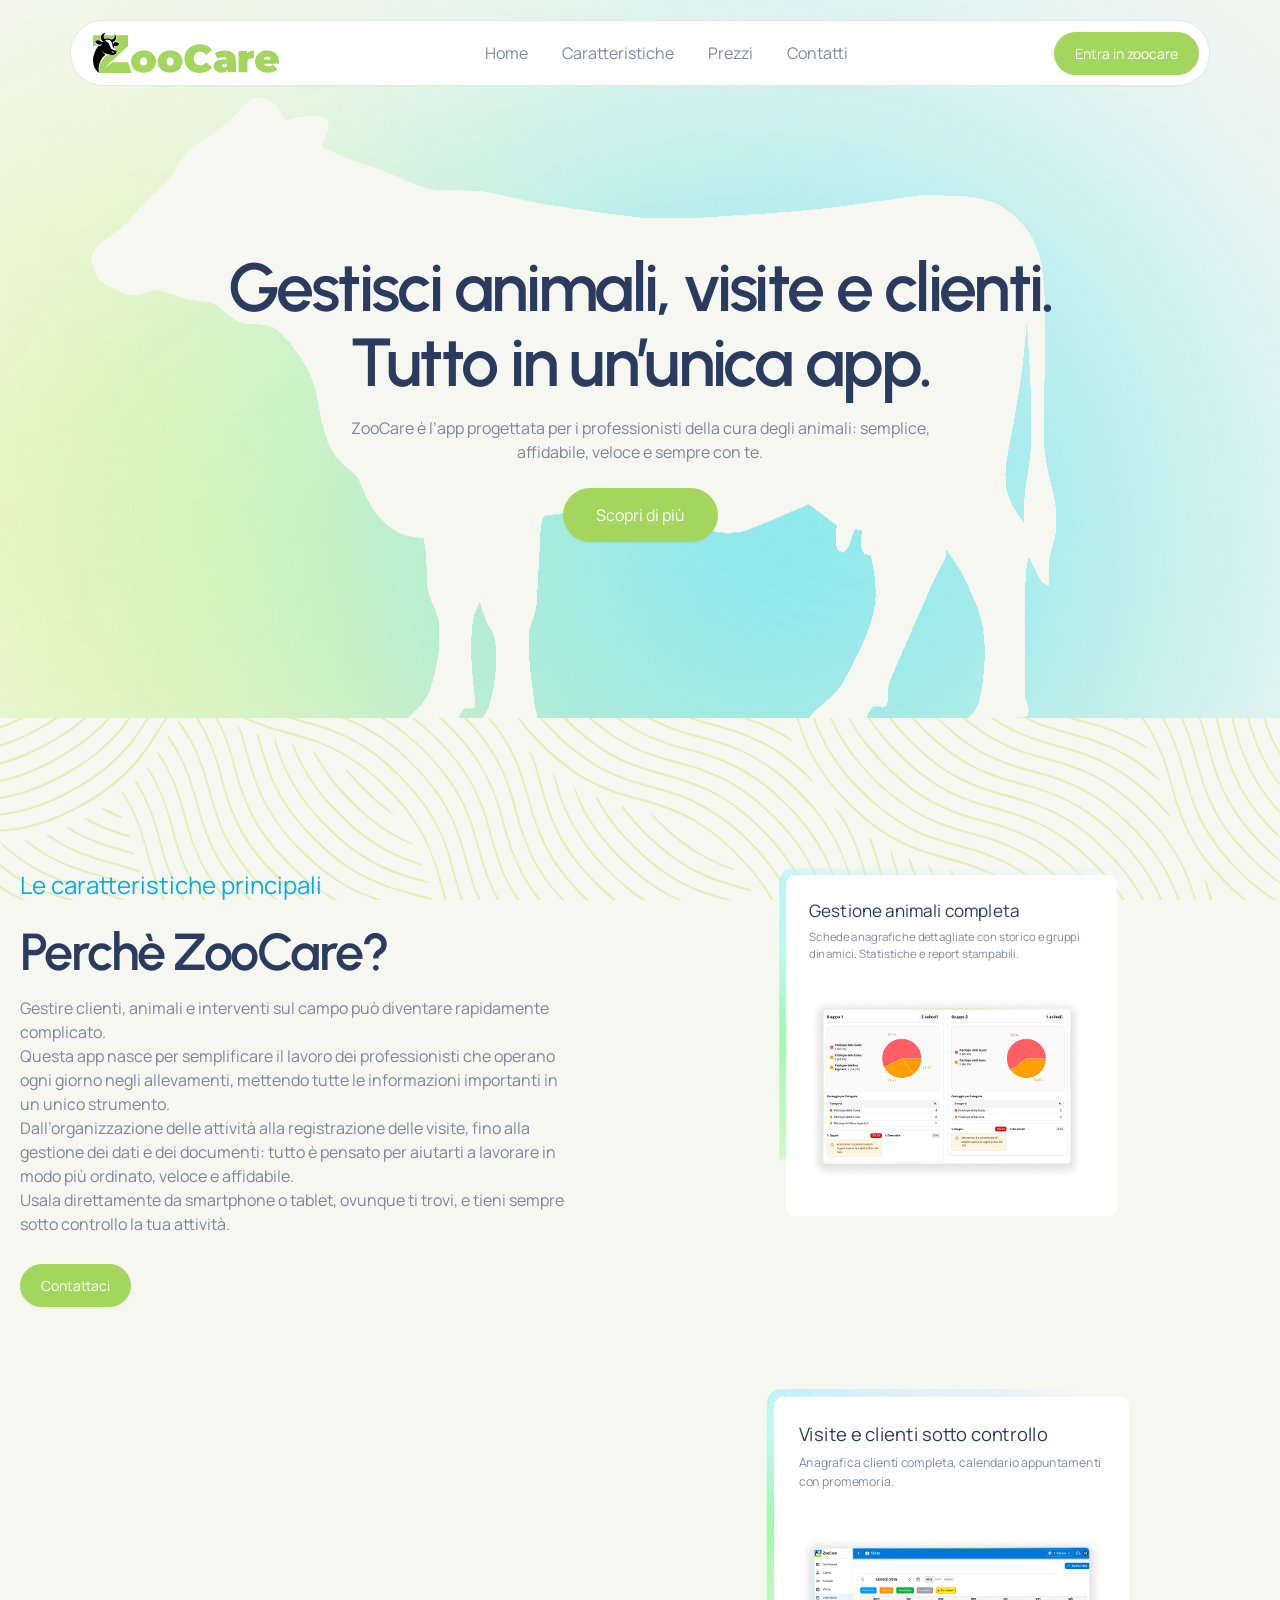
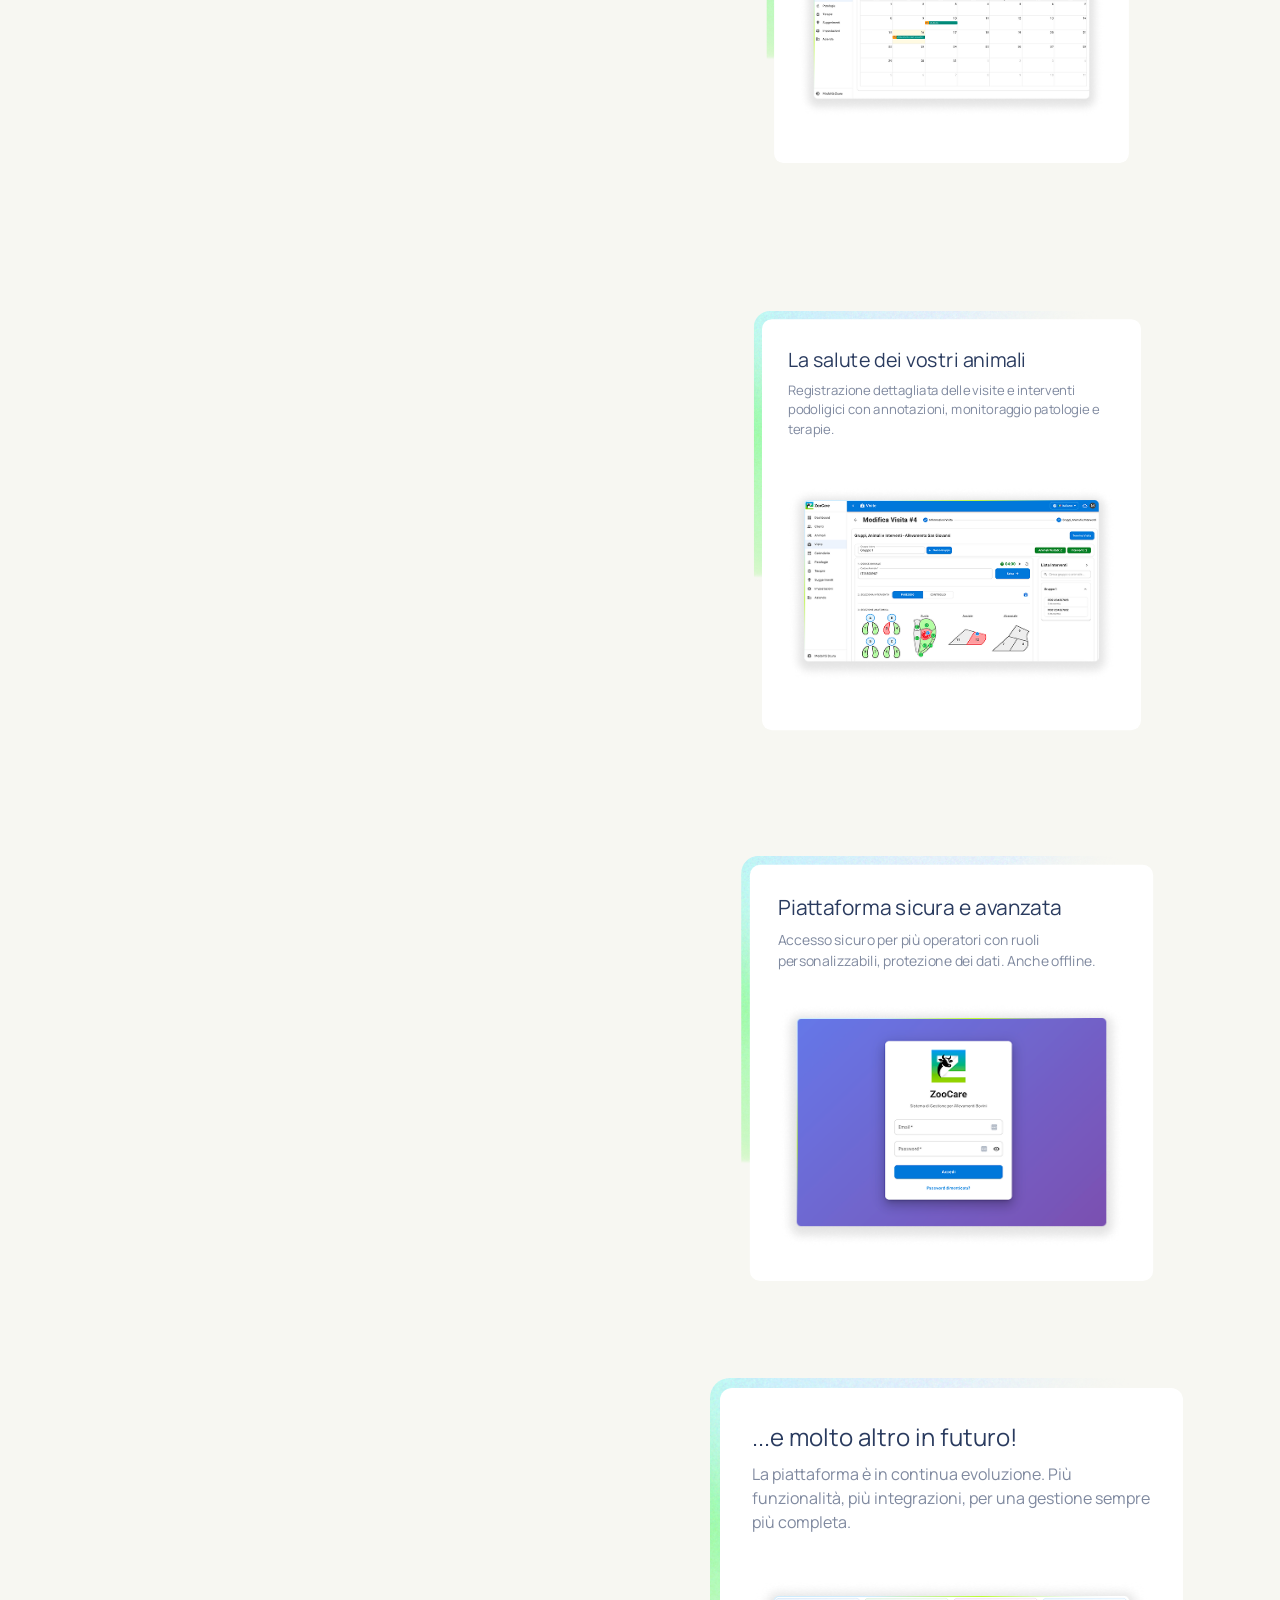
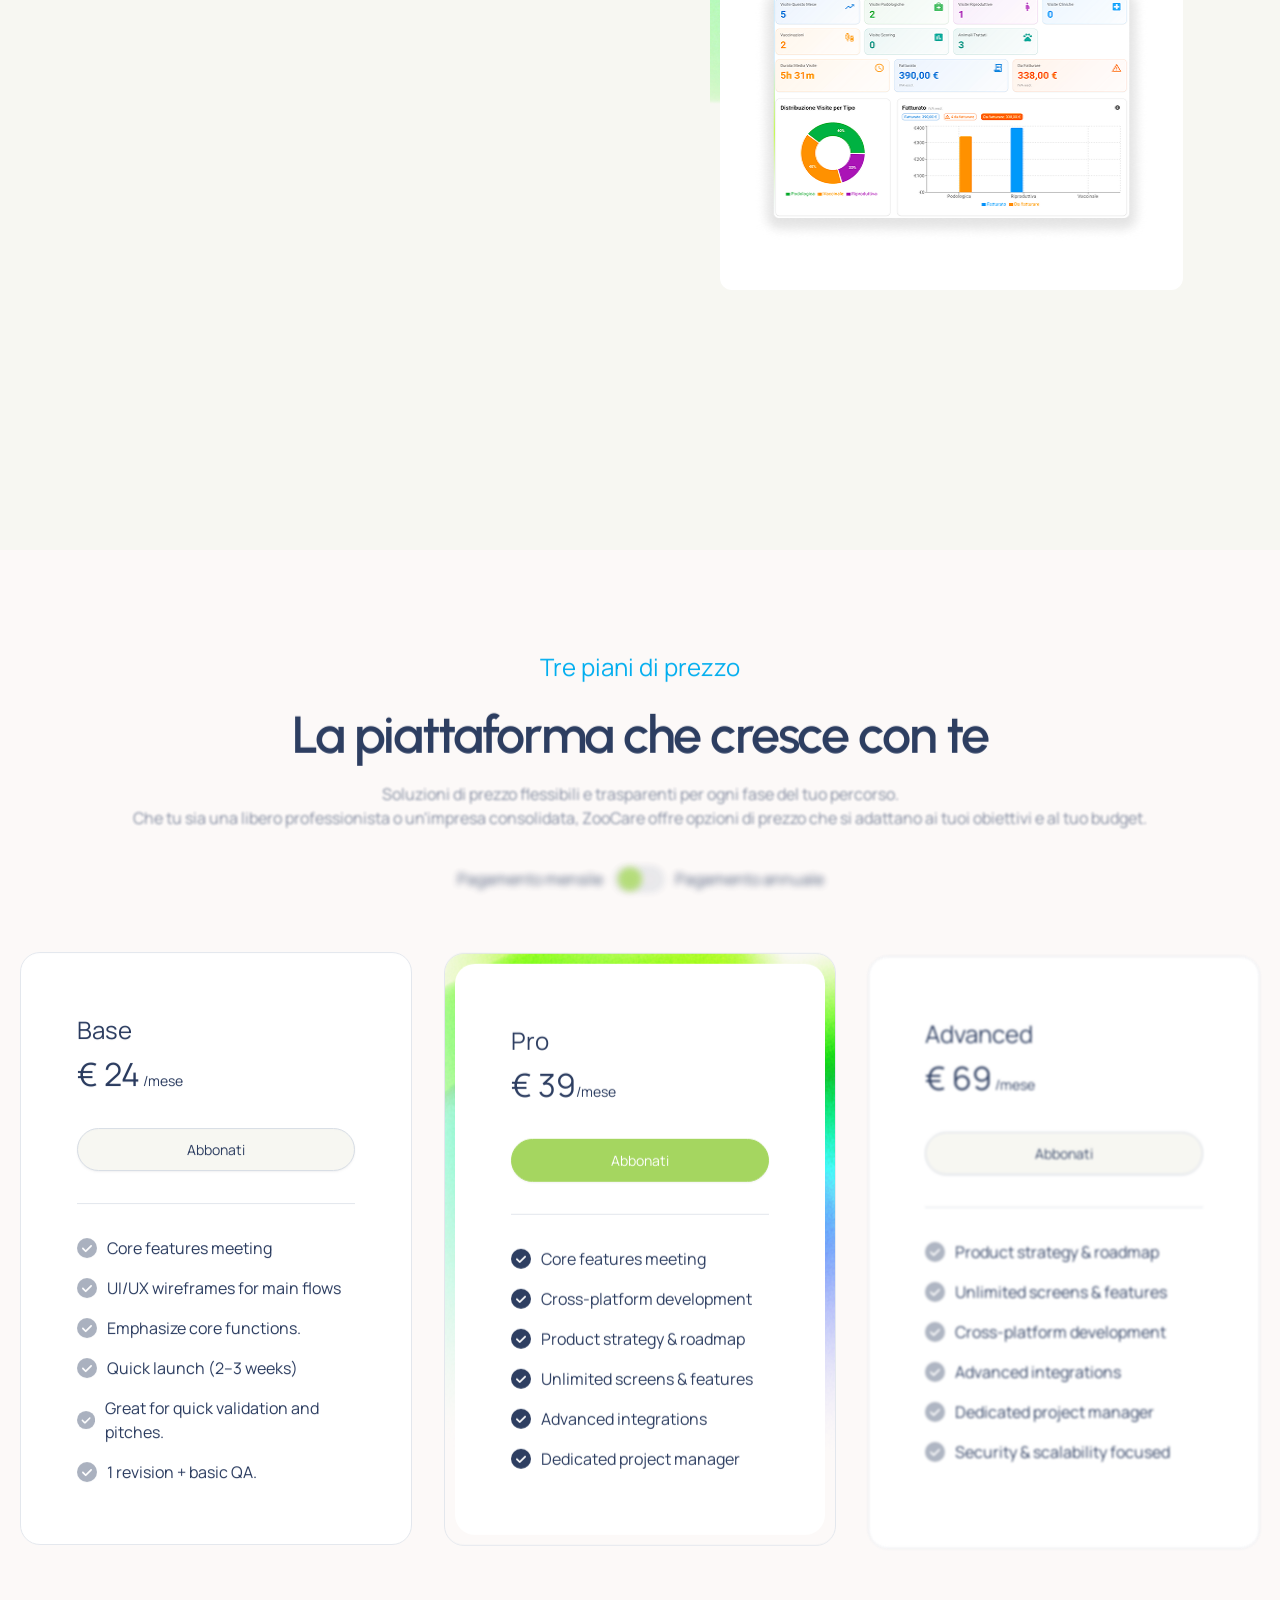
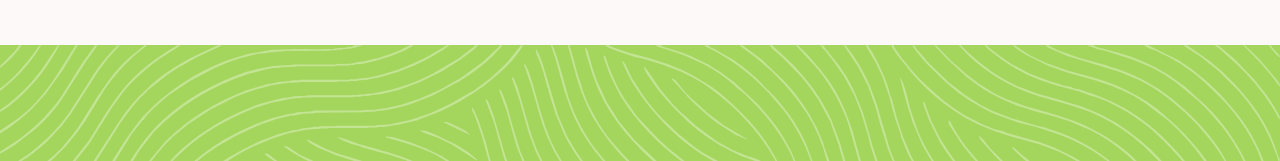
==== commit b586cd91: "Deploy zoocare-website to /new - 2026-03-19 21:26:29 UTC" ====
--- a/new/index.html
+++ b/new/index.html
@@ -7,16 +7,16 @@
 
 <meta charset="UTF-8" />
 <meta name="viewport" content="width=device-width, initial-scale=1.0" />
-<meta name="title" content="Nexsas - Software, SaaS & Startup Tailwind Template" />
+<meta name="title" content="ZooCare - L'app per i professionisti della cura degli animali" />
 <meta
   name="description"
-  content="Nexsas - the ultimate collection of 35+ premium HTML templates for SaaS businesses and startups. Built with Tailwind CSS, featuring responsive design, authentication flows, pricing pages, and modern UI components. Perfect for web applications and digital products."
+  content="ZooCare è l'app progettata per i professionisti della cura degli animali: gestisci animali, visite e clienti in un'unica app semplice, affidabile, veloce e sempre con te."
 />
 <meta
   name="keywords"
-  content="SaaS templates, HTML templates, Tailwind CSS templates, startup templates, web application templates, responsive design, authentication pages, pricing pages, modern UI, Nexsas, business templates, landing page templates, React templates"
+  content="gestione animali, app veterinaria, gestione allevamenti, visite veterinarie, gestione clienti animali, software veterinario, app allevatori, ZooCare"
 />
-<meta name="author" content="Nexsas" />
+<meta name="author" content="ZooCare" />
 <meta
   name="robots"
   content="index, follow, max-snippet:-1, max-image-preview:large, max-video-preview:-1"
@@ -24,11 +24,11 @@
 <meta name="googlebot" content="index, follow" />
 <meta name="bingbot" content="index, follow" />
 
-<meta name="language" content="English" />
-<meta name="geo.region" content="US" />
-<meta name="geo.placename" content="United States" />
-
-<link rel="canonical" href="https://next-sass-html.vercel.app/" />
+<meta name="language" content="Italian" />
+<meta name="geo.region" content="IT" />
+<meta name="geo.placename" content="Italy" />
+
+<link rel="canonical" href="https://zoocare.app/" />
 
 <!-- Additional SEO Meta Tags -->
 <meta name="rating" content="General" />
@@ -38,48 +38,48 @@
 
 <!-- Open Graph / Facebook -->
 <meta property="og:type" content="website" />
-<meta property="og:url" content="https://next-sass-html.vercel.app/" />
-<meta property="og:title" content="Nexsas - Software, SaaS & Startup Tailwind Template" />
+<meta property="og:url" content="https://zoocare.app/" />
+<meta property="og:title" content="ZooCare - L'app per i professionisti della cura degli animali" />
 <meta
   property="og:description"
-  content="Nexsas - the ultimate collection of 40+ premium HTML templates for SaaS businesses and startups. Built with Tailwind CSS, featuring responsive design, authentication flows, pricing pages, and modern UI components."
+  content="ZooCare è l'app progettata per i professionisti della cura degli animali: gestisci animali, visite e clienti in un'unica app semplice, affidabile, veloce e sempre con te."
 />
 <meta
   property="og:image"
-  content="https://images.prismic.io/staticmania/aPD-K55xUNkB2D2X_og-image.jpg"
+  content="https://zoocare.app/new/og-image.jpg"
 />
 <meta property="og:image:width" content="1200" />
 <meta property="og:image:height" content="630" />
-<meta property="og:image:alt" content="Nexsas - Software, SaaS & Startup Tailwind Template" />
-<meta property="og:site_name" content="Nexsas" />
-<meta property="og:locale" content="en_US" />
-<meta property="article:author" content="Nexsas" />
-<meta property="article:publisher" content="Nexsas" />
+<meta property="og:image:alt" content="ZooCare - L'app per i professionisti della cura degli animali" />
+<meta property="og:site_name" content="ZooCare" />
+<meta property="og:locale" content="it_IT" />
+<meta property="article:author" content="ZooCare" />
+<meta property="article:publisher" content="ZooCare" />
 
 <!-- Twitter -->
 <meta name="twitter:card" content="summary_large_image" />
-<meta name="twitter:site" content="@Nexsas" />
-<meta name="twitter:creator" content="@Nexsas" />
-<meta name="twitter:url" content="https://next-sass-html.vercel.app/" />
-<meta name="twitter:title" content="Nexsas - Software, SaaS & Startup Tailwind Template" />
+<meta name="twitter:site" content="@ZooCare" />
+<meta name="twitter:creator" content="@ZooCare" />
+<meta name="twitter:url" content="https://zoocare.app/" />
+<meta name="twitter:title" content="ZooCare - L'app per i professionisti della cura degli animali" />
 <meta
   name="twitter:description"
-  content="Nexsas - the ultimate collection of 35+ premium HTML templates for SaaS businesses and startups. Built with Tailwind CSS, featuring responsive design, authentication flows, pricing pages, and modern UI components."
+  content="ZooCare è l'app progettata per i professionisti della cura degli animali: gestisci animali, visite e clienti in un'unica app semplice, affidabile, veloce e sempre con te."
 />
 <meta
   name="twitter:image"
-  content="https://images.prismic.io/staticmania/aPD-K55xUNkB2D2X_og-image.jpg"
+  content="https://zoocare.app/new/og-image.jpg"
 />
-<meta name="twitter:image:alt" content="Nexsas - Software, SaaS & Startup Tailwind Template" />
+<meta name="twitter:image:alt" content="ZooCare - L'app per i professionisti della cura degli animali" />
 
 <!-- Additional SEO Meta Tags -->
 <meta name="theme-color" content="#000000" />
 <meta name="msapplication-TileColor" content="#000000" />
 <meta name="mobile-web-app-capable" content="yes" />
 <meta name="apple-mobile-web-app-status-bar-style" content="black-translucent" />
-<meta name="apple-mobile-web-app-title" content="Nexsas" />
-<meta name="application-name" content="Nexsas" />
-<meta name="msapplication-tooltip" content="Nexsas - Software, SaaS & Startup Tailwind Template" />
+<meta name="apple-mobile-web-app-title" content="ZooCare" />
+<meta name="application-name" content="ZooCare" />
+<meta name="msapplication-tooltip" content="ZooCare - L'app per i professionisti della cura degli animali" />
 <meta name="msapplication-starturl" content="/" />
 <!-- Favicon and Icons -->
 <link rel="icon" type="image/png" href="/new/favicon-96x96.png" sizes="96x96" />
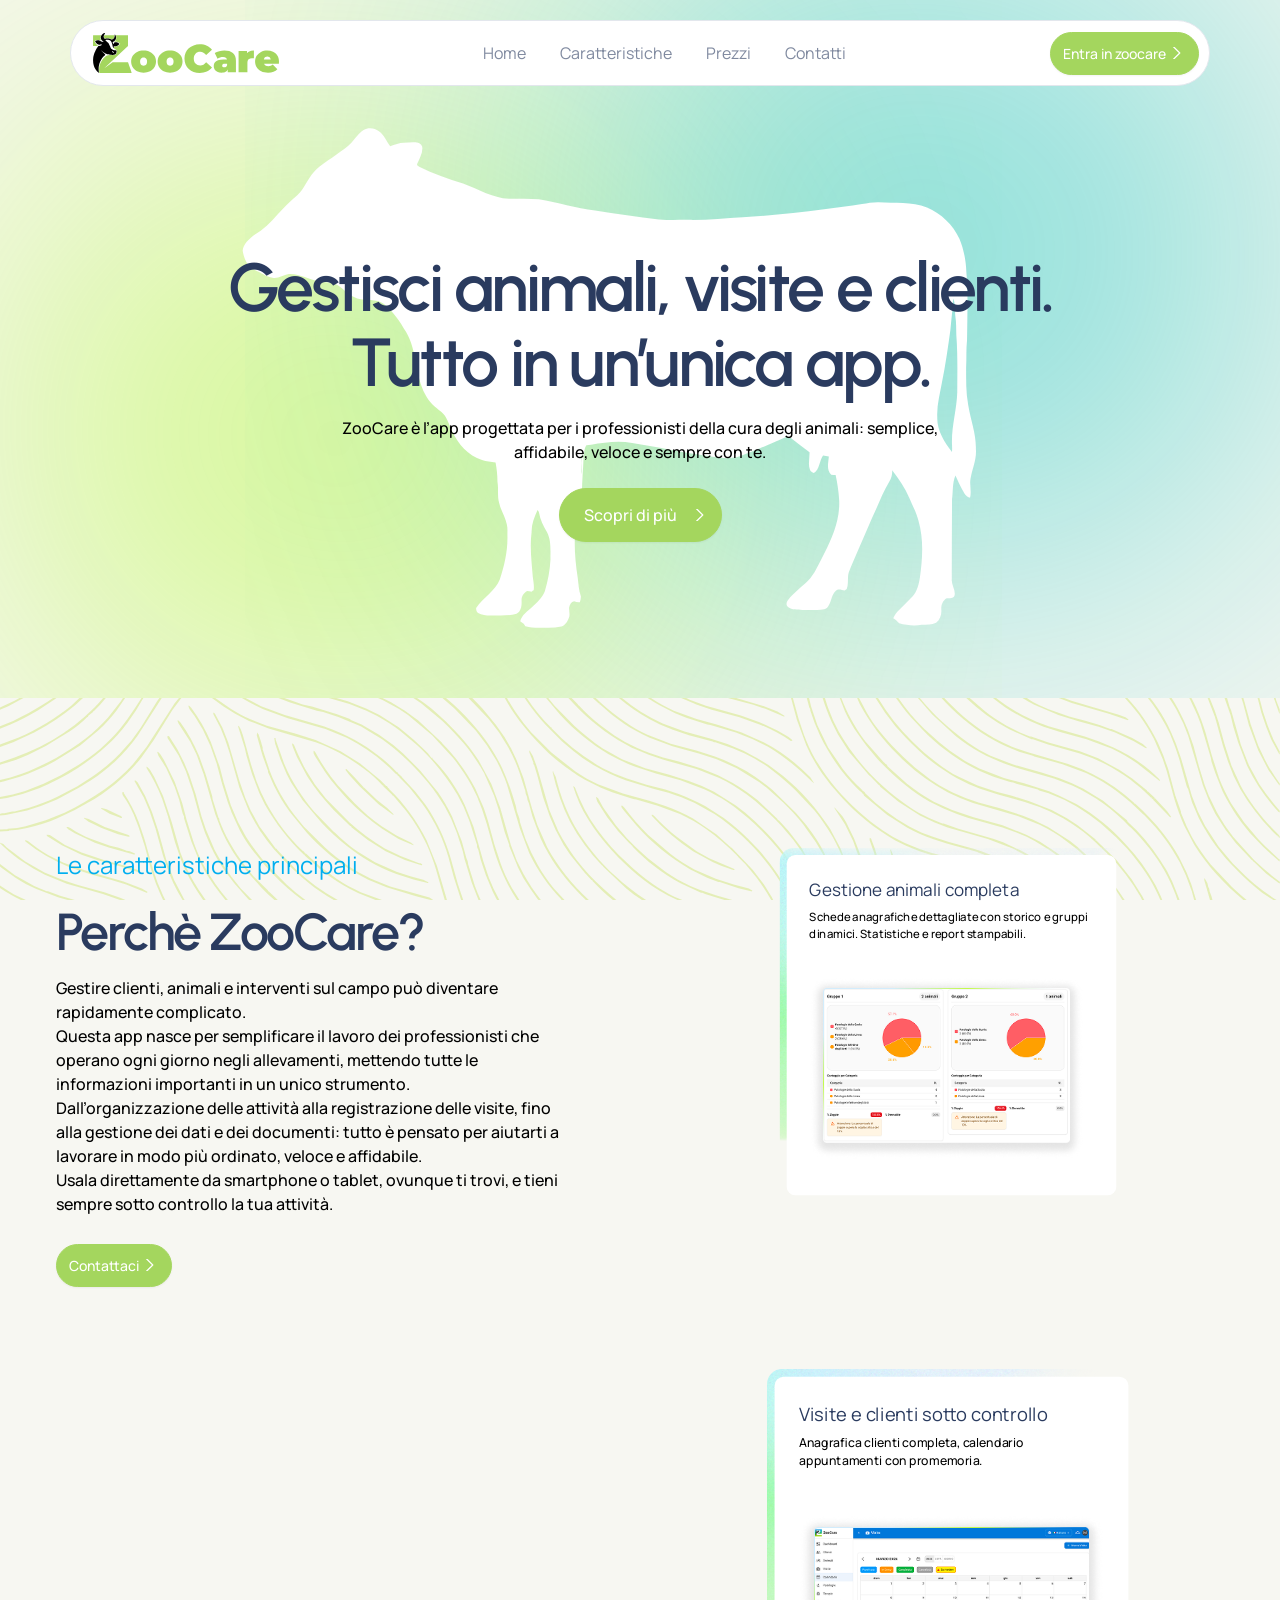
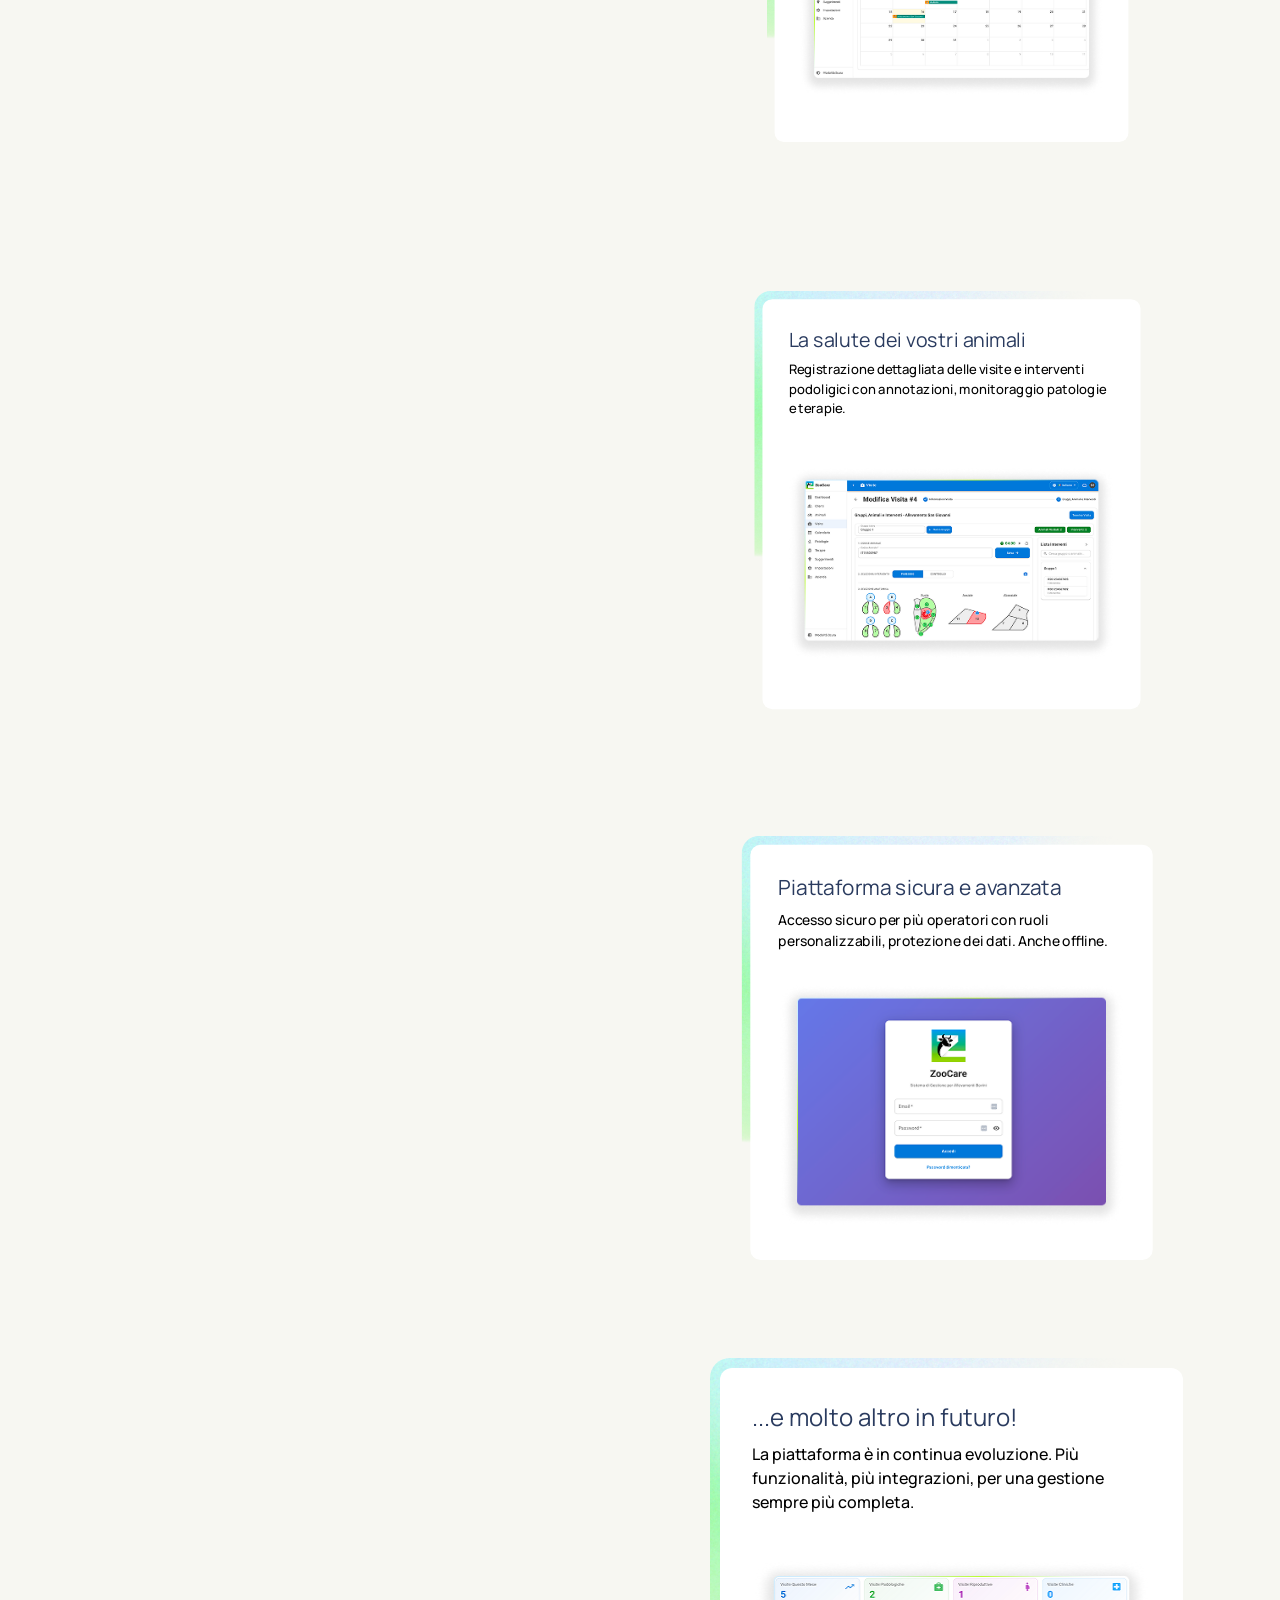
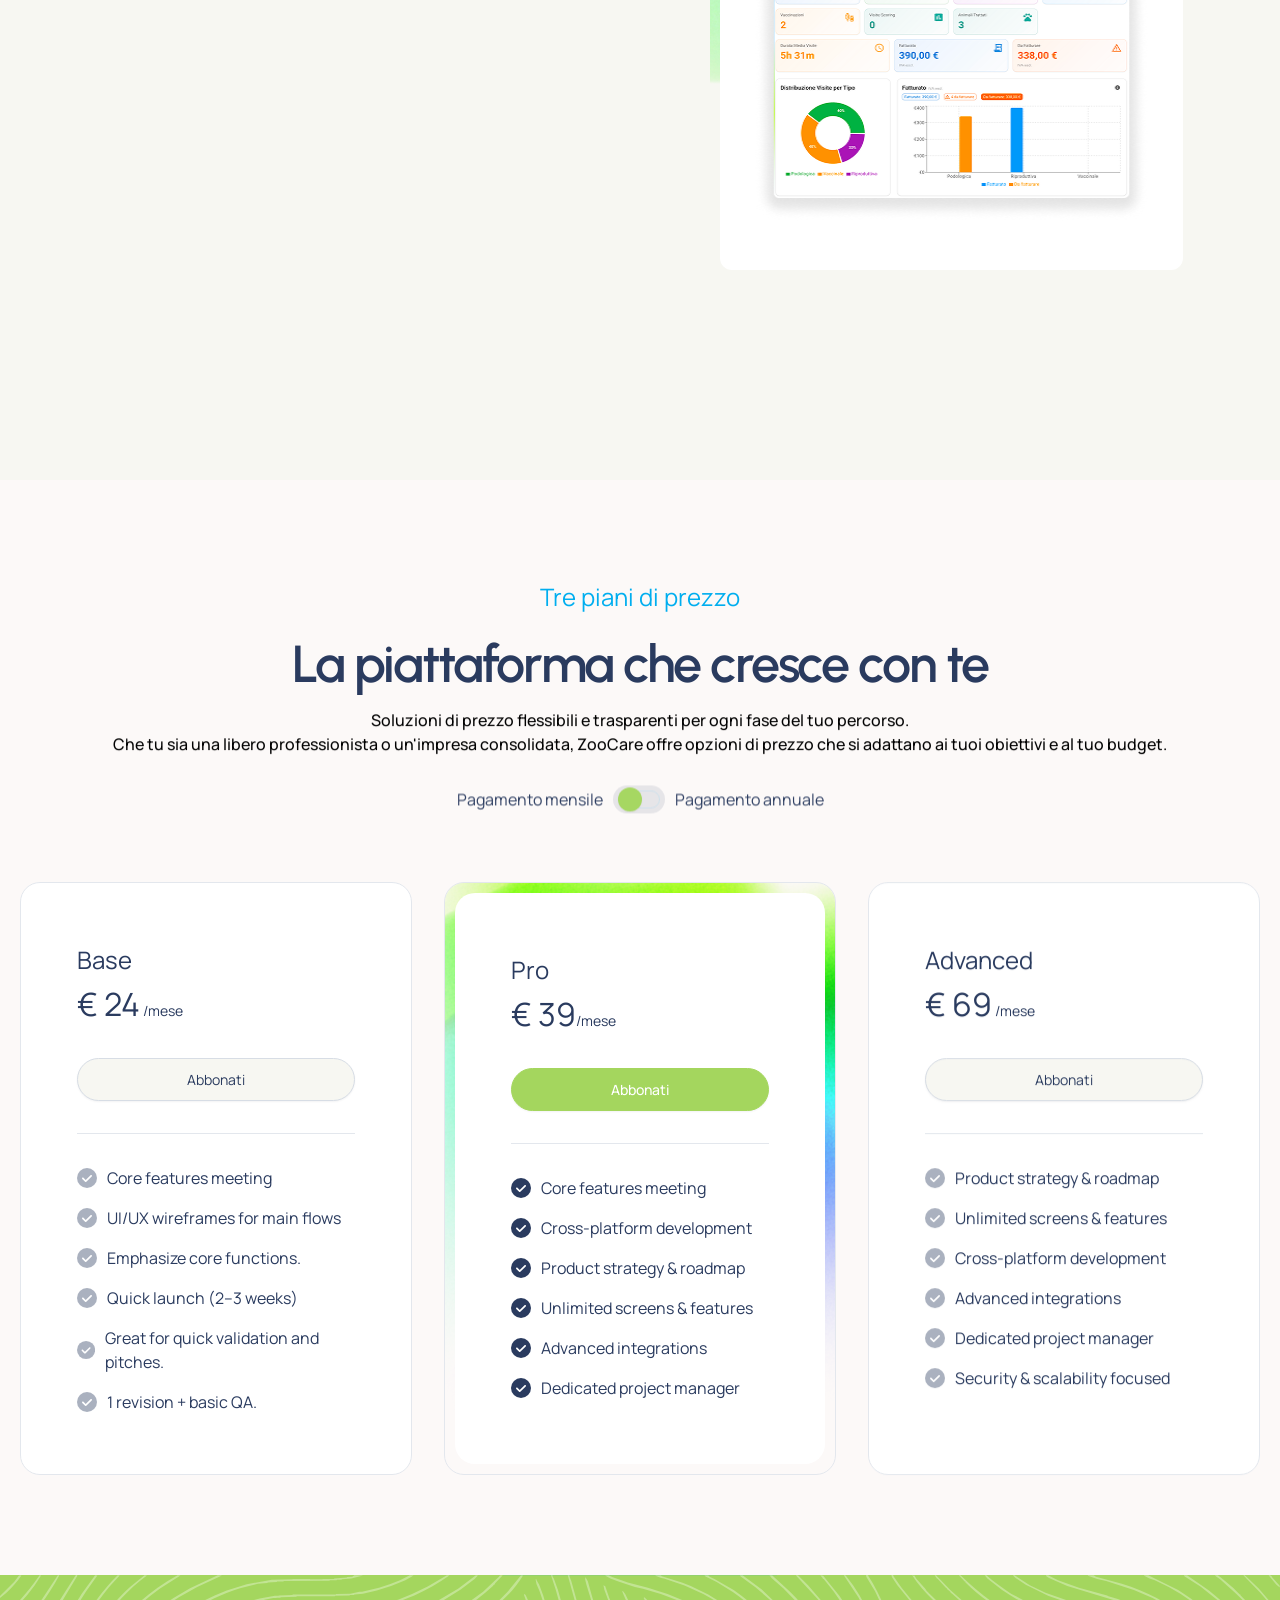
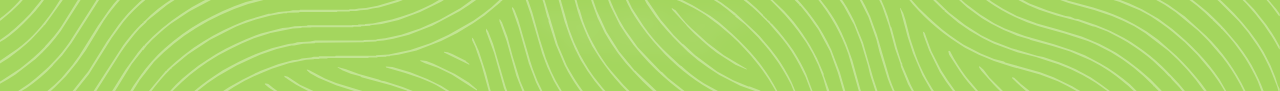
==== commit 790303a2: "Deploy zoocare-website to /new - 2026-03-20 08:40:52 UTC" ====
--- a/new/index.html
+++ b/new/index.html
@@ -94,7 +94,7 @@
 
     <title>ZooCare</title>
     
-    <link rel="stylesheet" href="/new/assets/index-MwSQGI_V.css">
+    <link rel="stylesheet" href="/new/assets/index-CuD03q9U.css">
   </head>
   <body class="bg-background-1 dark:bg-background-5 overflow-x-hidden">
     <!-- =========================
@@ -102,7 +102,7 @@
 ===========================-->
 <header>
   <div
-    class="header-one lp:max-w-[1290px]! bg-white border-stroke-2 dark:border-stroke-6 dark:bg-background-9 fixed top-5 left-1/2 z-50 mx-auto flex w-full max-w-[350px] -translate-x-1/2 items-center justify-between rounded-full border px-2.5 py-2.5 opacity-0 backdrop-blur-lg max-[400px]:max-w-[350px] min-[425px]:max-w-[375px] min-[500px]:max-w-[450px] sm:max-w-[540px] md:max-w-[720px] lg:max-w-[960px] xl:max-w-[1140px] xl:py-0 dark:border"
+    class="header-one lp:max-w-[1290px]! bg-white border-stroke-2 dark:border-stroke-6 dark:bg-background-9 fixed top-5 left-1/2 z-50 mx-auto flex w-full max-w-[350px] -translate-x-1/2 items-center justify-between rounded-full border px-2.5 py-2.5 opacity-0 backdrop-blur-lg max-[400px]:max-w-[350px] min-[425px]:max-w-[375px] min-[500px]:max-w-[450px] sm:max-w-[620px] md:max-w-[720px] lg:max-w-[960px] xl:max-w-[1140px] xl:py-0 dark:border"
     data-ns-animate
     data-direction="up"
     data-offset="100"
@@ -231,12 +231,13 @@
 Hero section
 ===========================-->
 <section
-  class="hero-section relative z-0 bg-[url('/images/bg-zoocare.png')] bg-position-[center_top] bg-no-repeat pt-[260px] pb-10 md:pt-[190px] md:pb-14 lg:pt-[190px] lg:pb-[110px] xl:pt-[250px] xl:pb-[140px]"
+  style="background-image: url('/new/images/bg-zoocare-cow.svg'), url('/new/images/bg-zoocare-colors.svg');"
+  class="hero-section relative z-0 bg-cover bg-position-[center] bg-no-repeat pt-[260px] pb-9 sm:pt-[150px] sm:pb-[80px] max-sm:pt-[120px] max-sm:pb-[40px] md:pt-[150px] md:pb-14 lg:pt-[190px] xl:pt-[250px] xl:pb-[120px]"
   id="home"
 >
   <!--Hero Title Content-->
   <div
-    class="main-container relative z-10 mb-[100px] flex flex-col items-center space-y-[124px] lg:mb-[100px] xl:mb-[30px]"
+    class="main-container relative z-10 mb-[100px] flex flex-col items-center space-y-[124px] lg:mb-[50px] xl:mb-[30px] max-sm:mb-[20px] sm:mb-[20px]"
   >
     <!--Hero shape right item-->
     <div class="text-left max-lg:pt-[40px] max-md:pt-[0px] md:text-center">
@@ -264,7 +265,7 @@
 Integration section
 ===========================-->
 <section
-  class="pt-16 bg-background-1 bg-[url('/images/bg-waves-green.svg')] bg-fixed md:pt-20 lg:pt-[90px] xl:pt-[150px] pb-8 md:pb-10 lg:pb-[90px] xl:pb-[250px]" style="padding-top:-30px" id="features"
+  class="pt-16 px-9 bg-background-1 bg-[url('/images/bg-waves-green.svg')] bg-fixed md:pt-20 lg:pt-[90px] xl:pt-[150px] pb-8 md:pb-10 lg:pb-[90px] xl:pb-[200px]" id="features"
 >
   <div>
     <div class="main-container">
@@ -1136,7 +1137,7 @@
 <script src="./vendor/stack-card.min.js"></script>
 
 
-  <script  src="/new/assets/index-CyBP5sbY.js"></script>+  <script  src="/new/assets/index-CntQSmju.js"></script> 
 </footer>
 
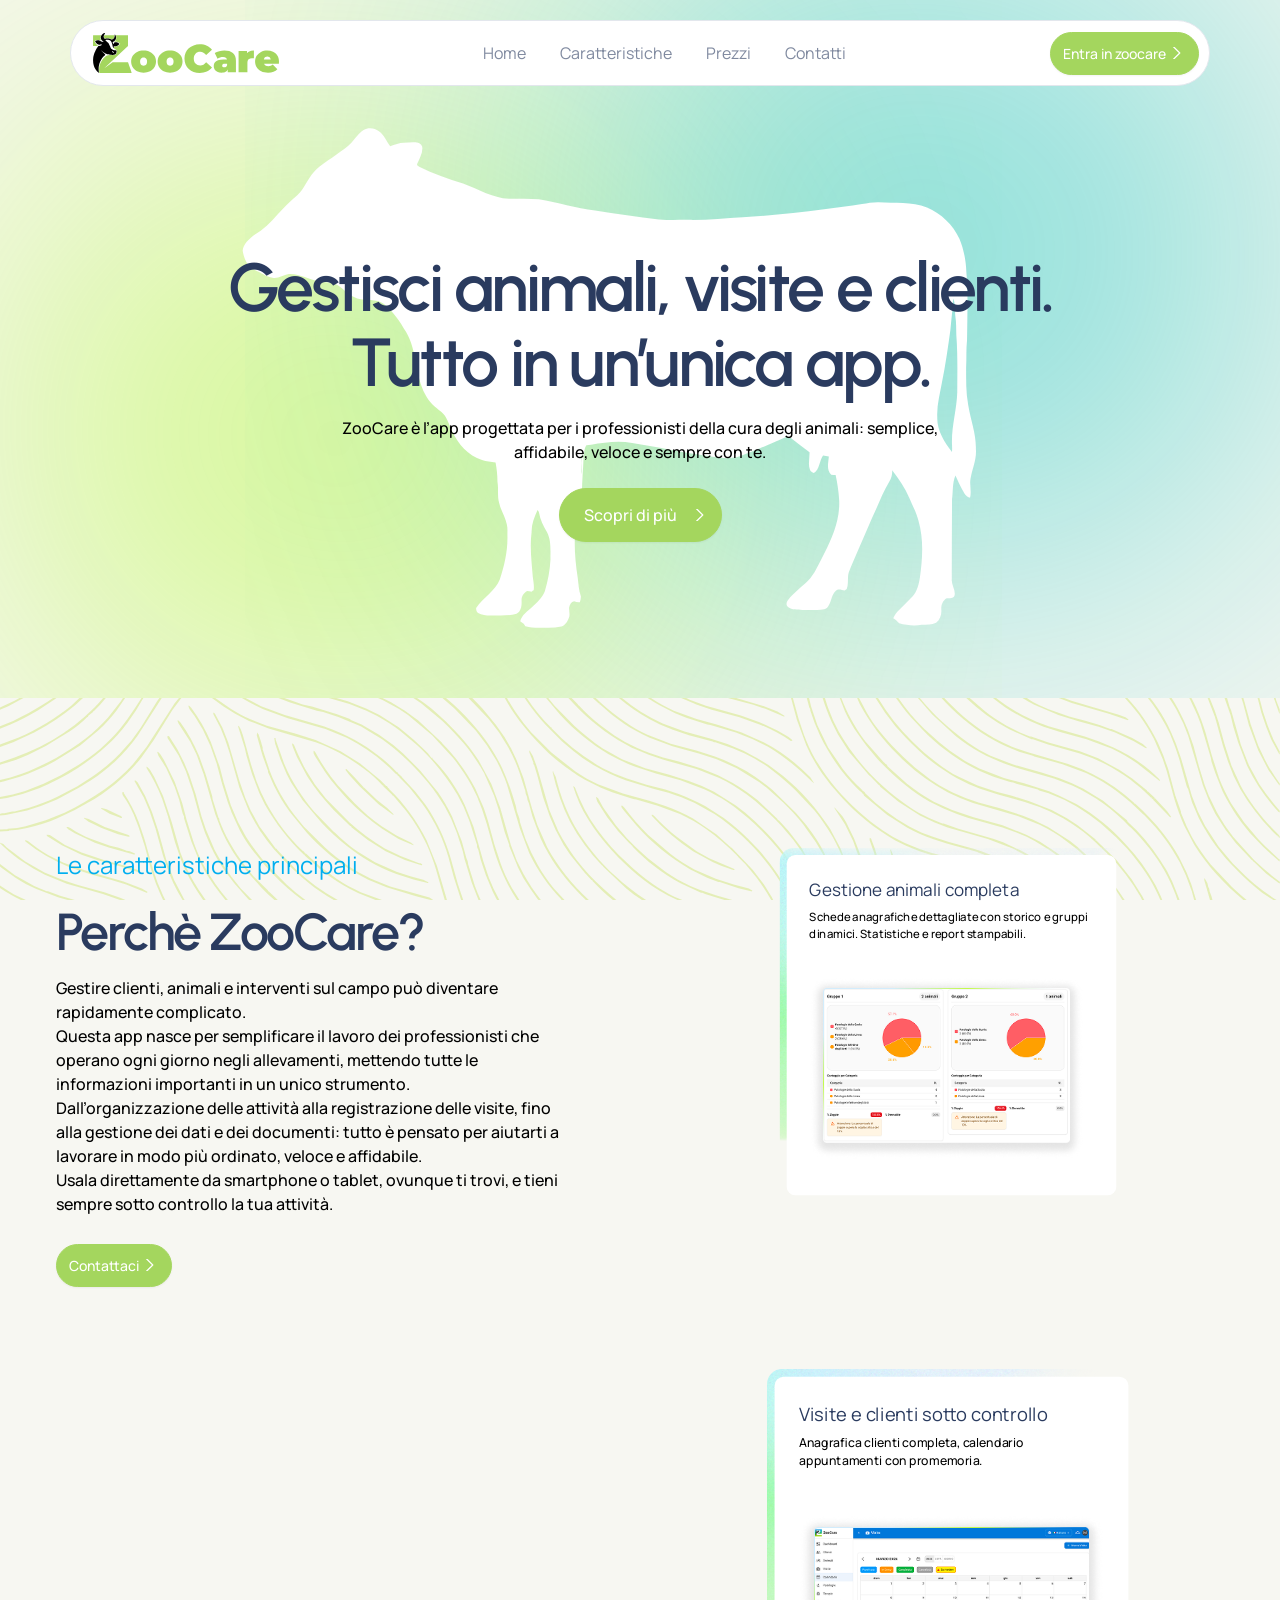
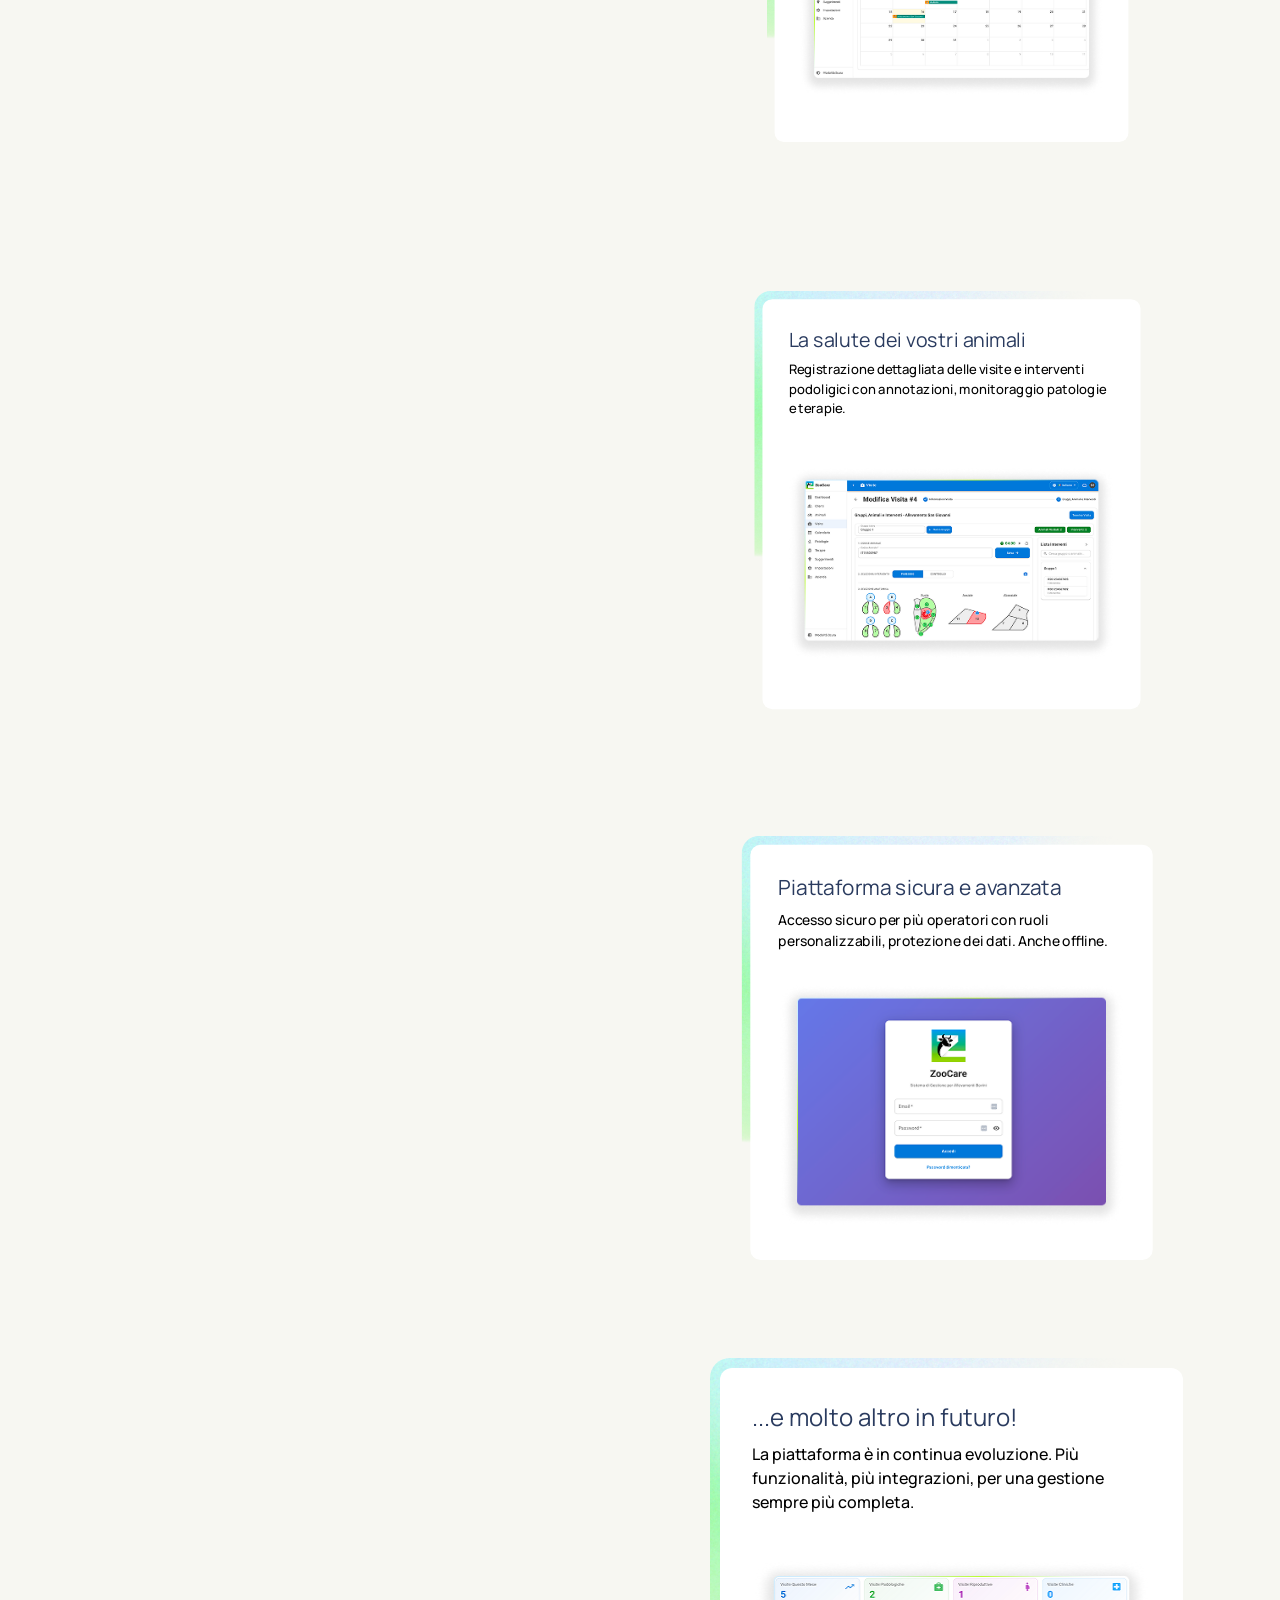
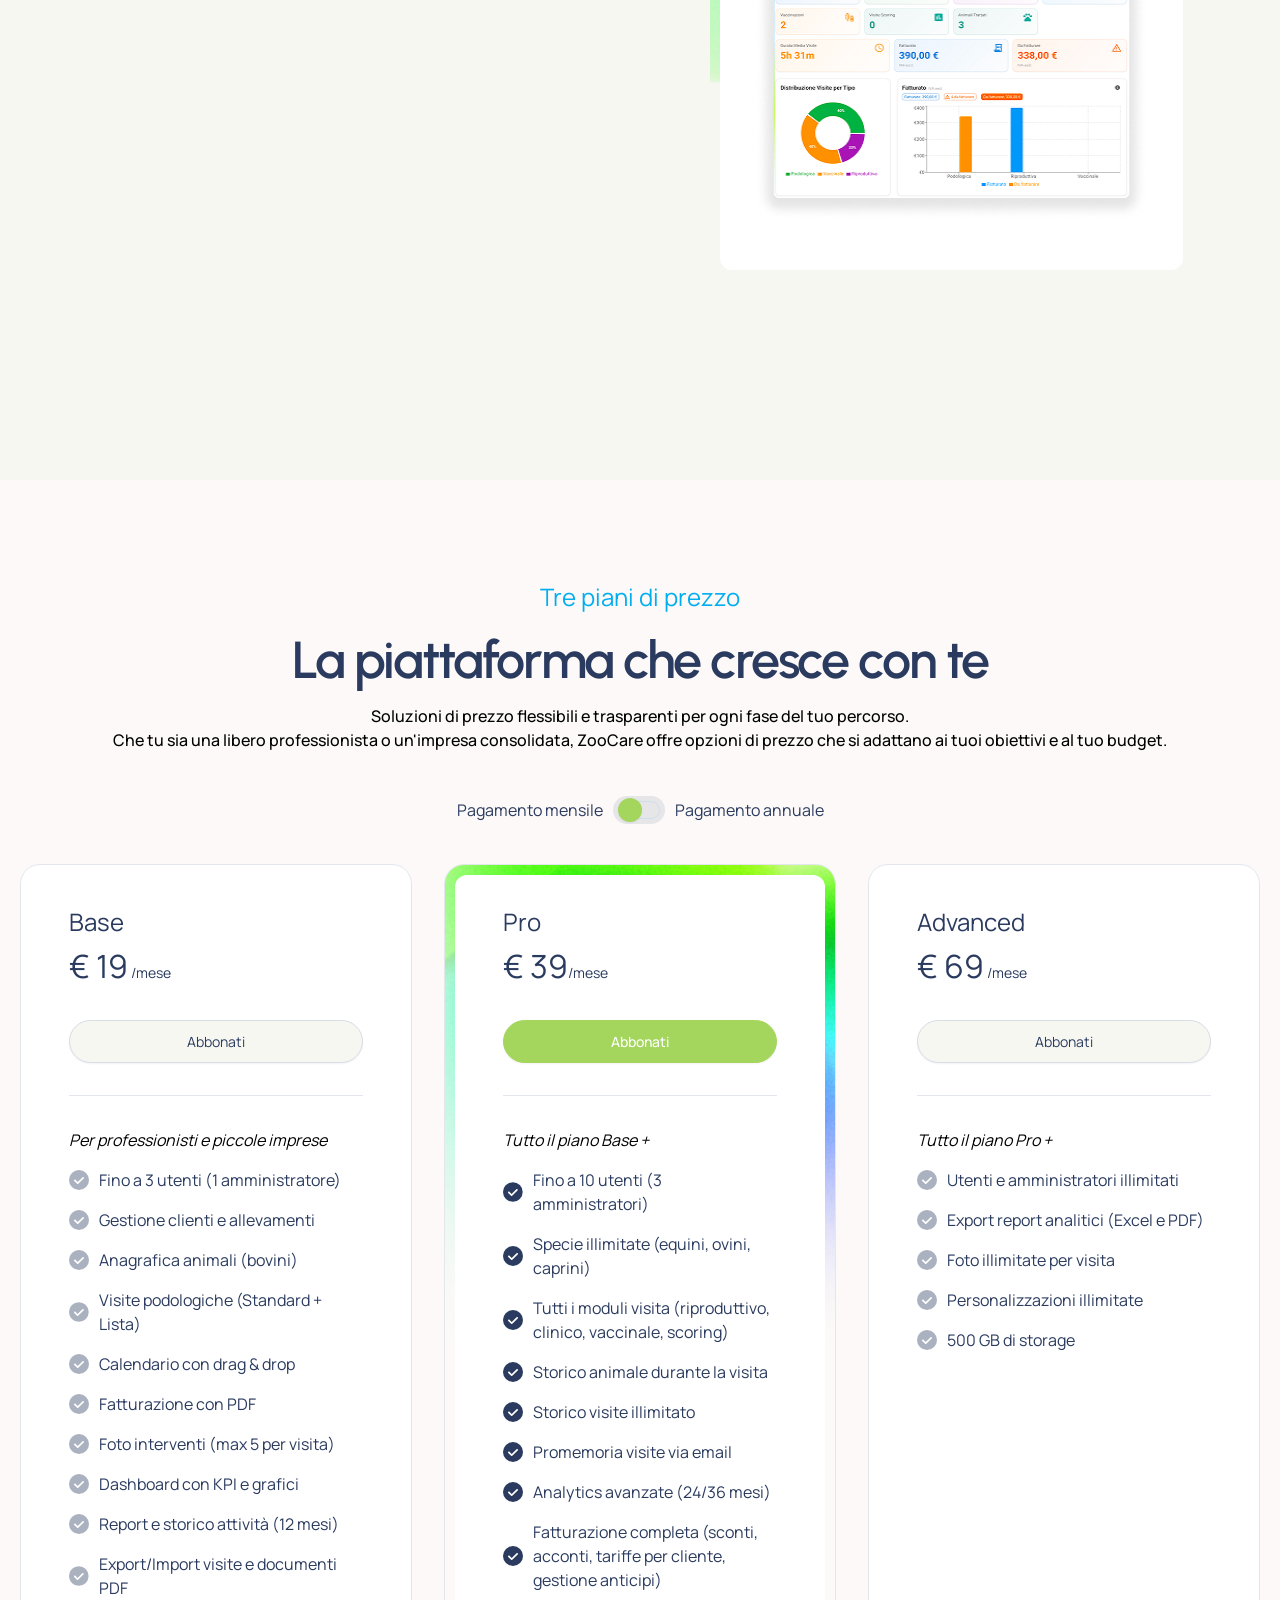
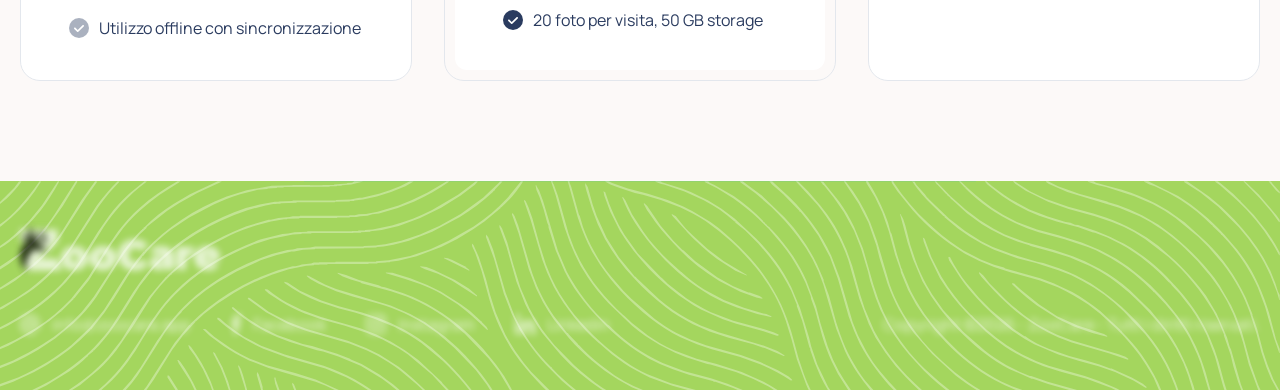
==== commit 89e0317a: "Deploy zoocare-website to /new - 2026-03-30 11:25:21 UTC" ====
--- a/new/index.html
+++ b/new/index.html
@@ -94,7 +94,7 @@
 
     <title>ZooCare</title>
     
-    <link rel="stylesheet" href="/new/assets/index-CuD03q9U.css">
+    <link rel="stylesheet" href="/new/assets/index-Re5R8vVQ.css">
   </head>
   <body class="bg-background-1 dark:bg-background-5 overflow-x-hidden">
     <!-- =========================
@@ -285,7 +285,7 @@
           </p>
           <div data-ns-animate data-delay="0.5">
             <a
-              href="./process.html"
+              href="https://hub.zoocare.app/contact-us"
               rel="noopener noreferrer"
               class="btn btn-primary dark:btn-transparent btn-md w-[85%] md:w-auto mx-auto"
             >
@@ -476,11 +476,11 @@
 <section
   class="bg-[#fcf9f8] relative pt-16 pb-16 md:pt-20 md:pb-20 lg:pt-[90px] lg:pb-[90px] xl:pt-[100px] xl:pb-[100px]" id="pricing"
 >
-  <div class="main-container flex flex-col gap-[70px]">
+  <div class="main-container flex flex-col gap-[40px]">
     <div class="flex flex-col items-center text-center">
-      <h5 data-ns-animate data-delay="0.2" class="text-accent pb-5"> Tre piani di prezzo </h5>
+      <h5 data-ns-animate data-delay="0.2" class="text-accent pb-4"> Tre piani di prezzo </h5>
       <h2 data-ns-animate data-delay="0.3" class="mb-3">La piattaforma che cresce con te</h2>
-      <p data-ns-animate data-delay="0.4" class="mb-5 md:mb-7">
+      <p data-ns-animate data-delay="0.4" class="mb-5 md:mb-7 pb-4">
         Soluzioni di prezzo flessibili e trasparenti per ogni fase del tuo percorso.
         <br class="hidden lg:block" />
         Che tu sia una libero professionista o un'impresa consolidata, ZooCare offre
@@ -508,7 +508,7 @@
         <div
           data-ns-animate
           data-delay="0.2"
-          class="col-span-12 border border-stroke-2 flex h-full w-full max-w-[604px] flex-col gap-6 rounded-[20px] bg-white p-8 lg:col-span-4 xl:px-14 xl:py-[60px] dark:bg-black"
+          class="col-span-12 border border-stroke-2 flex h-full w-full max-w-[604px] flex-col gap-6 rounded-[20px] bg-white p-8 lg:col-span-4 xl:px-12 xl:py-[40px] dark:bg-black"
         >
           <div class="space-y-8">
             <div>
@@ -516,16 +516,16 @@
               <div class="border-stroke-2 dark:border-stroke-6 border-b pb-8">
                 <div class="price-month mb-8">
                   <h4 class="text-heading-6 sm:text-heading-4 font-normal">
-                    € <span>24</span><span class="text-tagline-2"> /mese</span>
+                    € <span>19</span><span class="text-tagline-2"> /mese</span>
                   </h4>
                 </div>
                 <div class="price-year mb-8">
                   <h4 class="text-heading-6 sm:text-heading-4 font-normal">
-                    € <span>249</span><span class="text-tagline-2"> /anno</span>
+                    € <span>199</span><span class="text-tagline-2"> /anno</span>
                   </h4>
                 </div>
                 <a
-                  href="./contact.html"
+                  href="https://hub.zoocare.app/register"
                   class="btn btn-md hover:btn-primary dark:btn-white-dark btn-white block w-full text-center first-letter:uppercase before:content-none"
                 >
                   Abbonati
@@ -533,160 +533,291 @@
               </div>
             </div>
             <ul class="relative list-none space-y-4">
-              <li class="flex items-center gap-2.5">
-                <svg
-                  width="20"
-                  height="20"
-                  viewBox="0 0 20 20"
-                  fill="none"
-                  xmlns="http://www.w3.org/2000/svg"
-                >
-                  <rect
-                    width="20"
-                    height="20"
-                    rx="10"
-                    fill=""
-                    class="fill-secondary/40 dark:fill-accent/40"
-                  />
-                  <path
-                    d="M9.31661 13.7561L14.7491 8.42144C15.0836 8.0959 15.0836 7.5697 14.7491 7.24416C14.4145 6.91861 13.8736 6.91861 13.539 7.24416L8.7116 11.9901L6.46096 9.78807C6.12636 9.46253 5.58554 9.46253 5.25095 9.78807C4.91635 10.1136 4.91635 10.6398 5.25095 10.9654L8.1066 13.7561C8.27347 13.9184 8.49253 14 8.7116 14C8.93067 14 9.14974 13.9184 9.31661 13.7561Z"
-                    fill=""
-                    class="fill-white dark:fill-black"
-                  />
-                </svg>
-
-                <span class="text-secondary dark:text-accent/60 text-tagline-1 font-normal"
-                  >Core features meeting</span
-                >
-              </li>
-              <li class="flex items-center gap-2.5">
-                <svg
-                  width="20"
-                  height="20"
-                  viewBox="0 0 20 20"
-                  fill="none"
-                  xmlns="http://www.w3.org/2000/svg"
-                >
-                  <rect
-                    width="20"
-                    height="20"
-                    rx="10"
-                    fill=""
-                    class="fill-secondary/40 dark:fill-accent/40"
-                  />
-                  <path
-                    d="M9.31661 13.7561L14.7491 8.42144C15.0836 8.0959 15.0836 7.5697 14.7491 7.24416C14.4145 6.91861 13.8736 6.91861 13.539 7.24416L8.7116 11.9901L6.46096 9.78807C6.12636 9.46253 5.58554 9.46253 5.25095 9.78807C4.91635 10.1136 4.91635 10.6398 5.25095 10.9654L8.1066 13.7561C8.27347 13.9184 8.49253 14 8.7116 14C8.93067 14 9.14974 13.9184 9.31661 13.7561Z"
-                    fill=""
-                    class="fill-white dark:fill-black"
-                  />
-                </svg>
-
-                <span class="text-secondary dark:text-accent/60 text-tagline-1 font-normal"
-                  >UI/UX wireframes for main flows</span
-                >
-              </li>
-              <li class="flex items-center gap-2.5">
-                <svg
-                  width="20"
-                  height="20"
-                  viewBox="0 0 20 20"
-                  fill="none"
-                  xmlns="http://www.w3.org/2000/svg"
-                >
-                  <rect
-                    width="20"
-                    height="20"
-                    rx="10"
-                    fill=""
-                    class="fill-secondary/40 dark:fill-accent/40"
-                  />
-                  <path
-                    d="M9.31661 13.7561L14.7491 8.42144C15.0836 8.0959 15.0836 7.5697 14.7491 7.24416C14.4145 6.91861 13.8736 6.91861 13.539 7.24416L8.7116 11.9901L6.46096 9.78807C6.12636 9.46253 5.58554 9.46253 5.25095 9.78807C4.91635 10.1136 4.91635 10.6398 5.25095 10.9654L8.1066 13.7561C8.27347 13.9184 8.49253 14 8.7116 14C8.93067 14 9.14974 13.9184 9.31661 13.7561Z"
-                    fill=""
-                    class="fill-white dark:fill-black"
-                  />
-                </svg>
-
-                <span class="text-secondary dark:text-accent/60 text-tagline-1 font-normal"
-                  >Emphasize core functions.</span
-                >
-              </li>
-              <li class="flex items-center gap-2.5">
-                <svg
-                  width="20"
-                  height="20"
-                  viewBox="0 0 20 20"
-                  fill="none"
-                  xmlns="http://www.w3.org/2000/svg"
-                >
-                  <rect
-                    width="20"
-                    height="20"
-                    rx="10"
-                    fill=""
-                    class="fill-secondary/40 dark:fill-accent/40"
-                  />
-                  <path
-                    d="M9.31661 13.7561L14.7491 8.42144C15.0836 8.0959 15.0836 7.5697 14.7491 7.24416C14.4145 6.91861 13.8736 6.91861 13.539 7.24416L8.7116 11.9901L6.46096 9.78807C6.12636 9.46253 5.58554 9.46253 5.25095 9.78807C4.91635 10.1136 4.91635 10.6398 5.25095 10.9654L8.1066 13.7561C8.27347 13.9184 8.49253 14 8.7116 14C8.93067 14 9.14974 13.9184 9.31661 13.7561Z"
-                    fill=""
-                    class="fill-white dark:fill-black"
-                  />
-                </svg>
-
-                <span class="text-secondary dark:text-accent/60 text-tagline-1 font-normal"
-                  >Quick launch (2–3 weeks)</span
-                >
-              </li>
-              <li class="flex items-center gap-2.5">
-                <svg
-                  width="20"
-                  height="20"
-                  viewBox="0 0 20 20"
-                  fill="none"
-                  xmlns="http://www.w3.org/2000/svg"
-                >
-                  <rect
-                    width="20"
-                    height="20"
-                    rx="10"
-                    fill=""
-                    class="fill-secondary/40 dark:fill-accent/40"
-                  />
-                  <path
-                    d="M9.31661 13.7561L14.7491 8.42144C15.0836 8.0959 15.0836 7.5697 14.7491 7.24416C14.4145 6.91861 13.8736 6.91861 13.539 7.24416L8.7116 11.9901L6.46096 9.78807C6.12636 9.46253 5.58554 9.46253 5.25095 9.78807C4.91635 10.1136 4.91635 10.6398 5.25095 10.9654L8.1066 13.7561C8.27347 13.9184 8.49253 14 8.7116 14C8.93067 14 9.14974 13.9184 9.31661 13.7561Z"
-                    fill=""
-                    class="fill-white dark:fill-black"
-                  />
-                </svg>
-
-                <span class="text-secondary dark:text-accent/60 text-tagline-1 font-normal"
-                  >Great for quick validation and pitches.</span
-                >
-              </li>
-              <li class="flex items-center gap-2.5">
-                <svg
-                  width="20"
-                  height="20"
-                  viewBox="0 0 20 20"
-                  fill="none"
-                  xmlns="http://www.w3.org/2000/svg"
-                >
-                  <rect
-                    width="20"
-                    height="20"
-                    rx="10"
-                    fill=""
-                    class="fill-secondary/40 dark:fill-accent/40"
-                  />
-                  <path
-                    d="M9.31661 13.7561L14.7491 8.42144C15.0836 8.0959 15.0836 7.5697 14.7491 7.24416C14.4145 6.91861 13.8736 6.91861 13.539 7.24416L8.7116 11.9901L6.46096 9.78807C6.12636 9.46253 5.58554 9.46253 5.25095 9.78807C4.91635 10.1136 4.91635 10.6398 5.25095 10.9654L8.1066 13.7561C8.27347 13.9184 8.49253 14 8.7116 14C8.93067 14 9.14974 13.9184 9.31661 13.7561Z"
-                    fill=""
-                    class="fill-white dark:fill-black"
-                  />
-                </svg>
-
-                <span class="text-secondary dark:text-accent/60 text-tagline-1 font-normal"
-                  >1 revision + basic QA.</span
+              <li><i>Per professionisti e piccole imprese</i></li>
+              <li class="flex items-center gap-2.5">
+                <svg
+                  width="20"
+                  height="20"
+                  viewBox="0 0 20 20"
+                  fill="none"
+                  xmlns="http://www.w3.org/2000/svg"
+                >
+                  <rect
+                    width="20"
+                    height="20"
+                    rx="10"
+                    fill=""
+                    class="fill-secondary/40 dark:fill-accent/40"
+                  />
+                  <path
+                    d="M9.31661 13.7561L14.7491 8.42144C15.0836 8.0959 15.0836 7.5697 14.7491 7.24416C14.4145 6.91861 13.8736 6.91861 13.539 7.24416L8.7116 11.9901L6.46096 9.78807C6.12636 9.46253 5.58554 9.46253 5.25095 9.78807C4.91635 10.1136 4.91635 10.6398 5.25095 10.9654L8.1066 13.7561C8.27347 13.9184 8.49253 14 8.7116 14C8.93067 14 9.14974 13.9184 9.31661 13.7561Z"
+                    fill=""
+                    class="fill-white dark:fill-black"
+                  />
+                </svg>
+
+                <span class="text-secondary dark:text-accent/60 text-tagline-1 font-normal"
+                  >Fino a 3 utenti (1 amministratore)</span
+                >
+              </li>
+              <li class="flex items-center gap-2.5">
+                <svg
+                  width="20"
+                  height="20"
+                  viewBox="0 0 20 20"
+                  fill="none"
+                  xmlns="http://www.w3.org/2000/svg"
+                >
+                  <rect
+                    width="20"
+                    height="20"
+                    rx="10"
+                    fill=""
+                    class="fill-secondary/40 dark:fill-accent/40"
+                  />
+                  <path
+                    d="M9.31661 13.7561L14.7491 8.42144C15.0836 8.0959 15.0836 7.5697 14.7491 7.24416C14.4145 6.91861 13.8736 6.91861 13.539 7.24416L8.7116 11.9901L6.46096 9.78807C6.12636 9.46253 5.58554 9.46253 5.25095 9.78807C4.91635 10.1136 4.91635 10.6398 5.25095 10.9654L8.1066 13.7561C8.27347 13.9184 8.49253 14 8.7116 14C8.93067 14 9.14974 13.9184 9.31661 13.7561Z"
+                    fill=""
+                    class="fill-white dark:fill-black"
+                  />
+                </svg>
+
+                <span class="text-secondary dark:text-accent/60 text-tagline-1 font-normal"
+                  >Gestione clienti e allevamenti</span
+                >
+              </li>
+              <li class="flex items-center gap-2.5">
+                <svg
+                  width="20"
+                  height="20"
+                  viewBox="0 0 20 20"
+                  fill="none"
+                  xmlns="http://www.w3.org/2000/svg"
+                >
+                  <rect
+                    width="20"
+                    height="20"
+                    rx="10"
+                    fill=""
+                    class="fill-secondary/40 dark:fill-accent/40"
+                  />
+                  <path
+                    d="M9.31661 13.7561L14.7491 8.42144C15.0836 8.0959 15.0836 7.5697 14.7491 7.24416C14.4145 6.91861 13.8736 6.91861 13.539 7.24416L8.7116 11.9901L6.46096 9.78807C6.12636 9.46253 5.58554 9.46253 5.25095 9.78807C4.91635 10.1136 4.91635 10.6398 5.25095 10.9654L8.1066 13.7561C8.27347 13.9184 8.49253 14 8.7116 14C8.93067 14 9.14974 13.9184 9.31661 13.7561Z"
+                    fill=""
+                    class="fill-white dark:fill-black"
+                  />
+                </svg>
+
+                <span class="text-secondary dark:text-accent/60 text-tagline-1 font-normal"
+                  >Anagrafica animali (bovini)</span
+                >
+              </li>
+              <li class="flex items-center gap-2.5">
+                <svg
+                  width="20"
+                  height="20"
+                  viewBox="0 0 20 20"
+                  fill="none"
+                  xmlns="http://www.w3.org/2000/svg"
+                >
+                  <rect
+                    width="20"
+                    height="20"
+                    rx="10"
+                    fill=""
+                    class="fill-secondary/40 dark:fill-accent/40"
+                  />
+                  <path
+                    d="M9.31661 13.7561L14.7491 8.42144C15.0836 8.0959 15.0836 7.5697 14.7491 7.24416C14.4145 6.91861 13.8736 6.91861 13.539 7.24416L8.7116 11.9901L6.46096 9.78807C6.12636 9.46253 5.58554 9.46253 5.25095 9.78807C4.91635 10.1136 4.91635 10.6398 5.25095 10.9654L8.1066 13.7561C8.27347 13.9184 8.49253 14 8.7116 14C8.93067 14 9.14974 13.9184 9.31661 13.7561Z"
+                    fill=""
+                    class="fill-white dark:fill-black"
+                  />
+                </svg>
+
+                <span class="text-secondary dark:text-accent/60 text-tagline-1 font-normal"
+                  >Visite podologiche (Standard + Lista)</span
+                >
+              </li>
+              <li class="flex items-center gap-2.5">
+                <svg
+                  width="20"
+                  height="20"
+                  viewBox="0 0 20 20"
+                  fill="none"
+                  xmlns="http://www.w3.org/2000/svg"
+                >
+                  <rect
+                    width="20"
+                    height="20"
+                    rx="10"
+                    fill=""
+                    class="fill-secondary/40 dark:fill-accent/40"
+                  />
+                  <path
+                    d="M9.31661 13.7561L14.7491 8.42144C15.0836 8.0959 15.0836 7.5697 14.7491 7.24416C14.4145 6.91861 13.8736 6.91861 13.539 7.24416L8.7116 11.9901L6.46096 9.78807C6.12636 9.46253 5.58554 9.46253 5.25095 9.78807C4.91635 10.1136 4.91635 10.6398 5.25095 10.9654L8.1066 13.7561C8.27347 13.9184 8.49253 14 8.7116 14C8.93067 14 9.14974 13.9184 9.31661 13.7561Z"
+                    fill=""
+                    class="fill-white dark:fill-black"
+                  />
+                </svg>
+
+                <span class="text-secondary dark:text-accent/60 text-tagline-1 font-normal"
+                  >Calendario con drag & drop</span
+                >
+              </li>
+              <li class="flex items-center gap-2.5">
+                <svg
+                  width="20"
+                  height="20"
+                  viewBox="0 0 20 20"
+                  fill="none"
+                  xmlns="http://www.w3.org/2000/svg"
+                >
+                  <rect
+                    width="20"
+                    height="20"
+                    rx="10"
+                    fill=""
+                    class="fill-secondary/40 dark:fill-accent/40"
+                  />
+                  <path
+                    d="M9.31661 13.7561L14.7491 8.42144C15.0836 8.0959 15.0836 7.5697 14.7491 7.24416C14.4145 6.91861 13.8736 6.91861 13.539 7.24416L8.7116 11.9901L6.46096 9.78807C6.12636 9.46253 5.58554 9.46253 5.25095 9.78807C4.91635 10.1136 4.91635 10.6398 5.25095 10.9654L8.1066 13.7561C8.27347 13.9184 8.49253 14 8.7116 14C8.93067 14 9.14974 13.9184 9.31661 13.7561Z"
+                    fill=""
+                    class="fill-white dark:fill-black"
+                  />
+                </svg>
+
+                <span class="text-secondary dark:text-accent/60 text-tagline-1 font-normal"
+                  >Fatturazione con PDF</span
+                >
+              </li>
+              <li class="flex items-center gap-2.5">
+                <svg
+                  width="20"
+                  height="20"
+                  viewBox="0 0 20 20"
+                  fill="none"
+                  xmlns="http://www.w3.org/2000/svg"
+                >
+                  <rect
+                    width="20"
+                    height="20"
+                    rx="10"
+                    fill=""
+                    class="fill-secondary/40 dark:fill-accent/40"
+                  />
+                  <path
+                    d="M9.31661 13.7561L14.7491 8.42144C15.0836 8.0959 15.0836 7.5697 14.7491 7.24416C14.4145 6.91861 13.8736 6.91861 13.539 7.24416L8.7116 11.9901L6.46096 9.78807C6.12636 9.46253 5.58554 9.46253 5.25095 9.78807C4.91635 10.1136 4.91635 10.6398 5.25095 10.9654L8.1066 13.7561C8.27347 13.9184 8.49253 14 8.7116 14C8.93067 14 9.14974 13.9184 9.31661 13.7561Z"
+                    fill=""
+                    class="fill-white dark:fill-black"
+                  />
+                </svg>
+
+                <span class="text-secondary dark:text-accent/60 text-tagline-1 font-normal"
+                  >Foto interventi (max 5 per visita)</span
+                >
+              </li>
+              <li class="flex items-center gap-2.5">
+                <svg
+                  width="20"
+                  height="20"
+                  viewBox="0 0 20 20"
+                  fill="none"
+                  xmlns="http://www.w3.org/2000/svg"
+                >
+                  <rect
+                    width="20"
+                    height="20"
+                    rx="10"
+                    fill=""
+                    class="fill-secondary/40 dark:fill-accent/40"
+                  />
+                  <path
+                    d="M9.31661 13.7561L14.7491 8.42144C15.0836 8.0959 15.0836 7.5697 14.7491 7.24416C14.4145 6.91861 13.8736 6.91861 13.539 7.24416L8.7116 11.9901L6.46096 9.78807C6.12636 9.46253 5.58554 9.46253 5.25095 9.78807C4.91635 10.1136 4.91635 10.6398 5.25095 10.9654L8.1066 13.7561C8.27347 13.9184 8.49253 14 8.7116 14C8.93067 14 9.14974 13.9184 9.31661 13.7561Z"
+                    fill=""
+                    class="fill-white dark:fill-black"
+                  />
+                </svg>
+
+                <span class="text-secondary dark:text-accent/60 text-tagline-1 font-normal"
+                  >Dashboard con KPI e grafici</span
+                >
+              </li>
+              <li class="flex items-center gap-2.5">
+                <svg
+                  width="20"
+                  height="20"
+                  viewBox="0 0 20 20"
+                  fill="none"
+                  xmlns="http://www.w3.org/2000/svg"
+                >
+                  <rect
+                    width="20"
+                    height="20"
+                    rx="10"
+                    fill=""
+                    class="fill-secondary/40 dark:fill-accent/40"
+                  />
+                  <path
+                    d="M9.31661 13.7561L14.7491 8.42144C15.0836 8.0959 15.0836 7.5697 14.7491 7.24416C14.4145 6.91861 13.8736 6.91861 13.539 7.24416L8.7116 11.9901L6.46096 9.78807C6.12636 9.46253 5.58554 9.46253 5.25095 9.78807C4.91635 10.1136 4.91635 10.6398 5.25095 10.9654L8.1066 13.7561C8.27347 13.9184 8.49253 14 8.7116 14C8.93067 14 9.14974 13.9184 9.31661 13.7561Z"
+                    fill=""
+                    class="fill-white dark:fill-black"
+                  />
+                </svg>
+
+                <span class="text-secondary dark:text-accent/60 text-tagline-1 font-normal"
+                  >Report e storico attività (12 mesi)</span
+                >
+              </li>
+              <li class="flex items-center gap-2.5">
+                <svg
+                  width="20"
+                  height="20"
+                  viewBox="0 0 20 20"
+                  fill="none"
+                  xmlns="http://www.w3.org/2000/svg"
+                >
+                  <rect
+                    width="20"
+                    height="20"
+                    rx="10"
+                    fill=""
+                    class="fill-secondary/40 dark:fill-accent/40"
+                  />
+                  <path
+                    d="M9.31661 13.7561L14.7491 8.42144C15.0836 8.0959 15.0836 7.5697 14.7491 7.24416C14.4145 6.91861 13.8736 6.91861 13.539 7.24416L8.7116 11.9901L6.46096 9.78807C6.12636 9.46253 5.58554 9.46253 5.25095 9.78807C4.91635 10.1136 4.91635 10.6398 5.25095 10.9654L8.1066 13.7561C8.27347 13.9184 8.49253 14 8.7116 14C8.93067 14 9.14974 13.9184 9.31661 13.7561Z"
+                    fill=""
+                    class="fill-white dark:fill-black"
+                  />
+                </svg>
+
+                <span class="text-secondary dark:text-accent/60 text-tagline-1 font-normal"
+                  >Export/Import visite e documenti PDF</span
+                >
+              </li>
+              <li class="flex items-center gap-2.5">
+                <svg
+                  width="20"
+                  height="20"
+                  viewBox="0 0 20 20"
+                  fill="none"
+                  xmlns="http://www.w3.org/2000/svg"
+                >
+                  <rect
+                    width="20"
+                    height="20"
+                    rx="10"
+                    fill=""
+                    class="fill-secondary/40 dark:fill-accent/40"
+                  />
+                  <path
+                    d="M9.31661 13.7561L14.7491 8.42144C15.0836 8.0959 15.0836 7.5697 14.7491 7.24416C14.4145 6.91861 13.8736 6.91861 13.539 7.24416L8.7116 11.9901L6.46096 9.78807C6.12636 9.46253 5.58554 9.46253 5.25095 9.78807C4.91635 10.1136 4.91635 10.6398 5.25095 10.9654L8.1066 13.7561C8.27347 13.9184 8.49253 14 8.7116 14C8.93067 14 9.14974 13.9184 9.31661 13.7561Z"
+                    fill=""
+                    class="fill-white dark:fill-black"
+                  />
+                </svg>
+
+                <span class="text-secondary dark:text-accent/60 text-tagline-1 font-normal"
+                  >Utilizzo offline con sincronizzazione</span
                 >
               </li>
             </ul>
@@ -711,7 +842,7 @@
           </figure>
 
           <div
-            class="relative z-10 flex h-full flex-col gap-6 rounded-[20px] bg-white p-8 xl:px-14 xl:py-[60px] dark:bg-black"
+            class="relative z-10 flex h-full flex-col gap-6 rounded-[12px] bg-white p-8 xl:px-12 xl:py-[30px] dark:bg-black"
           >
             <div class="space-y-8">
               <div>
@@ -728,15 +859,15 @@
                     </h4>
                   </div>
                   <a
-                    href="./contact.html"
+                    href="https://hub.zoocare.app/contact-us"
                     class="btn btn-md btn-primary dark:hover:btn-white hover:btn-secondary block w-full text-center first-letter:uppercase before:content-none"
                   >
                     Abbonati
                   </a>
                 </div>
               </div>
-
               <ul class="relative list-none space-y-4">
+                <li><i>Tutto il piano Base +</i></li>
                 <li class="flex items-center gap-2.5">
                   <svg
                     width="20"
@@ -760,7 +891,7 @@
                   </svg>
 
                   <span class="text-secondary dark:text-accent text-tagline-1 font-normal"
-                    >Core features meeting</span
+                    >Fino a 10 utenti (3 amministratori)</span
                   >
                 </li>
                 <li class="flex items-center gap-2.5">
@@ -787,7 +918,7 @@
                   </svg>
 
                   <span class="text-secondary dark:text-accent text-tagline-1 font-normal"
-                    >Cross-platform development</span
+                    >Specie illimitate (equini, ovini, caprini)</span
                   >
                 </li>
                 <li class="flex items-center gap-2.5">
@@ -813,7 +944,7 @@
                   </svg>
 
                   <span class="text-secondary dark:text-accent text-tagline-1 font-normal"
-                    >Product strategy & roadmap</span
+                    >Tutti i moduli visita (riproduttivo, <br>clinico, vaccinale, scoring)</span
                   >
                 </li>
                 <li class="flex items-center gap-2.5">
@@ -839,7 +970,7 @@
                   </svg>
 
                   <span class="text-secondary dark:text-accent text-tagline-1 font-normal"
-                    >Unlimited screens & features</span
+                    >Storico animale durante la visita</span
                   >
                 </li>
                 <li class="flex items-center gap-2.5">
@@ -866,7 +997,7 @@
                   </svg>
 
                   <span class="text-secondary dark:text-accent text-tagline-1 font-normal"
-                    >Advanced integrations</span
+                    >Storico visite illimitato</span
                   >
                 </li>
                 <li class="flex items-center gap-2.5">
@@ -892,8 +1023,84 @@
                   </svg>
 
                   <span class="text-secondary dark:text-accent text-tagline-1 font-normal"
-                    >Dedicated project manager</span
-                  >
+                    >Promemoria visite via email</span
+                  >
+                </li>
+                <li class="flex items-center gap-2.5">
+                  <svg
+                    width="20"
+                    height="20"
+                    viewBox="0 0 20 20"
+                    fill="none"
+                    xmlns="http://www.w3.org/2000/svg"
+                  >
+                    <rect
+                      width="20"
+                      height="20"
+                      rx="10"
+                      fill=""
+                      class="fill-secondary dark:fill-accent"
+                    />
+                    <path
+                      d="M9.31661 13.7561L14.7491 8.42144C15.0836 8.0959 15.0836 7.5697 14.7491 7.24416C14.4145 6.91861 13.8736 6.91861 13.539 7.24416L8.7116 11.9901L6.46096 9.78807C6.12636 9.46253 5.58554 9.46253 5.25095 9.78807C4.91635 10.1136 4.91635 10.6398 5.25095 10.9654L8.1066 13.7561C8.27347 13.9184 8.49253 14 8.7116 14C8.93067 14 9.14974 13.9184 9.31661 13.7561Z"
+                      fill=""
+                      class="fill-white dark:fill-black"
+                    />
+                  </svg>
+
+                  <span class="text-secondary dark:text-accent text-tagline-1 font-normal"
+                    >Analytics avanzate (24/36 mesi)</span
+                  >
+                </li>
+                <li class="flex items-center gap-2.5">
+                  <svg
+                    width="20"
+                    height="20"
+                    viewBox="0 0 20 20"
+                    fill="none"
+                    xmlns="http://www.w3.org/2000/svg"
+                  >
+                    <rect
+                      width="20"
+                      height="20"
+                      rx="10"
+                      fill=""
+                      class="fill-secondary dark:fill-accent"
+                    />
+                    <path
+                      d="M9.31661 13.7561L14.7491 8.42144C15.0836 8.0959 15.0836 7.5697 14.7491 7.24416C14.4145 6.91861 13.8736 6.91861 13.539 7.24416L8.7116 11.9901L6.46096 9.78807C6.12636 9.46253 5.58554 9.46253 5.25095 9.78807C4.91635 10.1136 4.91635 10.6398 5.25095 10.9654L8.1066 13.7561C8.27347 13.9184 8.49253 14 8.7116 14C8.93067 14 9.14974 13.9184 9.31661 13.7561Z"
+                      fill=""
+                      class="fill-white dark:fill-black"
+                    />
+                  </svg>
+
+                  <span class="text-secondary dark:text-accent text-tagline-1 font-normal"
+                    >Fatturazione completa (sconti,<br>acconti, tariffe per cliente,<br>gestione anticipi)</span>
+                </li>
+                <li class="flex items-center gap-2.5">
+                  <svg
+                    width="20"
+                    height="20"
+                    viewBox="0 0 20 20"
+                    fill="none"
+                    xmlns="http://www.w3.org/2000/svg"
+                  >
+                    <rect
+                      width="20"
+                      height="20"
+                      rx="10"
+                      fill=""
+                      class="fill-secondary dark:fill-accent"
+                    />
+                    <path
+                      d="M9.31661 13.7561L14.7491 8.42144C15.0836 8.0959 15.0836 7.5697 14.7491 7.24416C14.4145 6.91861 13.8736 6.91861 13.539 7.24416L8.7116 11.9901L6.46096 9.78807C6.12636 9.46253 5.58554 9.46253 5.25095 9.78807C4.91635 10.1136 4.91635 10.6398 5.25095 10.9654L8.1066 13.7561C8.27347 13.9184 8.49253 14 8.7116 14C8.93067 14 9.14974 13.9184 9.31661 13.7561Z"
+                      fill=""
+                      class="fill-white dark:fill-black"
+                    />
+                  </svg>
+
+                  <span class="text-secondary dark:text-accent text-tagline-1 font-normal"
+                    >20 foto per visita, 50 GB storage</span>
                 </li>
               </ul>
             </div>
@@ -903,7 +1110,7 @@
         <div
           data-ns-animate
           data-delay="0.4"
-          class="col-span-12 border border-stroke-2 flex h-full w-full max-w-[604px] flex-col gap-6 rounded-[20px] bg-white p-8 lg:col-span-4 xl:px-14 xl:py-[60px] dark:bg-black"
+          class="col-span-12 border border-stroke-2 flex h-full w-full max-w-[604px] flex-col gap-6 rounded-[20px] bg-white p-8 lg:col-span-4 xl:px-12 xl:py-[40px] dark:bg-black"
         >
           <div class="space-y-8">
             <div>
@@ -920,7 +1127,7 @@
                   </h4>
                 </div>
                 <a
-                  href="./contact-us-page.html"
+                  href="https://hub.zoocare.app/contact-us"
                   class="btn btn-md hover:btn-primary dark:btn-white-dark btn-white block w-full text-center first-letter:uppercase before:content-none"
                 >
                   Abbonati
@@ -928,6 +1135,7 @@
               </div>
             </div>
             <ul class="relative list-none space-y-4">
+              <li><i>Tutto il piano Pro +</i></li>
               <li class="flex items-center gap-2.5">
                 <svg
                   width="20"
@@ -950,10 +1158,8 @@
                     class="fill-white dark:fill-black"
                   />
                 </svg>
-
-                <span class="text-secondary dark:text-accent/60 text-tagline-1 font-normal"
-                  >Product strategy & roadmap</span
-                >
+                <span class="text-secondary dark:text-accent/60 text-tagline-1 font-normal"
+                  >Utenti e amministratori illimitati</span>
               </li>
               <li class="flex items-center gap-2.5">
                 <svg
@@ -979,8 +1185,7 @@
                 </svg>
 
                 <span class="text-secondary dark:text-accent/60 text-tagline-1 font-normal"
-                  >Unlimited screens & features</span
-                >
+                  >Export report analitici (Excel e PDF)</span>
               </li>
               <li class="flex items-center gap-2.5">
                 <svg
@@ -1006,8 +1211,7 @@
                 </svg>
 
                 <span class="text-secondary dark:text-accent/60 text-tagline-1 font-normal"
-                  >Cross-platform development</span
-                >
+                  >Foto illimitate per visita</span>
               </li>
               <li class="flex items-center gap-2.5">
                 <svg
@@ -1033,8 +1237,7 @@
                 </svg>
 
                 <span class="text-secondary dark:text-accent/60 text-tagline-1 font-normal"
-                  >Advanced integrations</span
-                >
+                  >Personalizzazioni illimitate</span>
               </li>
               <li class="flex items-center gap-2.5">
                 <svg
@@ -1060,35 +1263,7 @@
                 </svg>
 
                 <span class="text-secondary dark:text-accent/60 text-tagline-1 font-normal"
-                  >Dedicated project manager</span
-                >
-              </li>
-              <li class="flex items-center gap-2.5">
-                <svg
-                  width="20"
-                  height="20"
-                  viewBox="0 0 20 20"
-                  fill="none"
-                  xmlns="http://www.w3.org/2000/svg"
-                  class="shrink-0"
-                >
-                  <rect
-                    width="20"
-                    height="20"
-                    rx="10"
-                    fill=""
-                    class="fill-secondary/40 dark:fill-accent/40"
-                  />
-                  <path
-                    d="M9.31661 13.7561L14.7491 8.42144C15.0836 8.0959 15.0836 7.5697 14.7491 7.24416C14.4145 6.91861 13.8736 6.91861 13.539 7.24416L8.7116 11.9901L6.46096 9.78807C6.12636 9.46253 5.58554 9.46253 5.25095 9.78807C4.91635 10.1136 4.91635 10.6398 5.25095 10.9654L8.1066 13.7561C8.27347 13.9184 8.49253 14 8.7116 14C8.93067 14 9.14974 13.9184 9.31661 13.7561Z"
-                    fill=""
-                    class="fill-white dark:fill-black"
-                  />
-                </svg>
-
-                <span class="text-secondary dark:text-accent/60 text-tagline-1 font-normal"
-                  >Security & scalability focused</span
-                >
+                  >500 GB di storage</span>
               </li>
             </ul>
           </div>
@@ -1107,10 +1282,8 @@
   class="footer bg-waves bg-[url('/images/bg-waves.svg')] btn-primary dark:bg-background-8 relative z-0 overflow-hidden max-sm:z-11 dark:border-t-0"
 >
   <div class="main-container px-5">
-    <div class="relative pt-[26px] pb-[42px] text-center">
-      <div
-        class="footer-divider bg-accent/10 dark:bg-stroke-6 absolute top-0 right-0 left-0 mx-auto h-px w-0 origin-center"
-      ></div>
+    <div class="relative pt-[44px] pb-[42px] text-center">
+      <div class="footer-divider bg-accent/10 dark:bg-stroke-6 absolute top-0 right-0 left-0 mx-auto h-px w-0 origin-center"></div>
       <p
         data-ns-animate
         data-delay="0.7"
@@ -1118,7 +1291,59 @@
         data-start="top 105%"
         class="text-tagline-1 text-white font-normal"
       >
-        Copyright &copy;2026 - ZooCare<br/>Tutti i diritti riservati.
+        
+      <svg width="200" viewBox="0 0 4223 911" fill="none" xmlns="http://www.w3.org/2000/svg">
+<path d="M794.954 297.799L412.053 656.508L255.801 800.415L446.484 664.51H794.954L881 909.336H142.588V908.92L140.444 910.937L61.7263 702.759L428.34 376.218L450.452 321.485L484.627 294.535H0L1.24797 49.7085H794.986V297.767L794.954 297.799Z" fill="white"/>
+<path d="M592.241 229.847C578.769 217.428 550.834 201.265 521.075 201.265C498.899 201.265 478.26 205.458 466.356 208.914L466.228 208.594C490.387 193.231 512.819 174.25 521.075 152.709C537.234 110.651 531.314 59.4069 494.131 29.7359L488.755 42.667C494.131 108.987 457.972 136.321 419.733 144.067C407.35 146.564 392.79 132 368.503 125.727C315.128 111.931 291.513 129.536 269.849 125.727C261.466 124.254 252.89 111.803 248.474 93.367C241.53 64.2401 257.402 44.8115 264.442 21.0939C273.721 -10.1455 239.738 41.2586 225.723 84.1808C219.291 103.865 214.235 123.582 214.043 136.193L197.563 113.82L220.219 22.1501C210.395 22.1501 134.045 73.2982 181.692 167.913L177.948 167.529C153.373 158.406 118.91 151.621 86.4944 161.831C28.256 180.172 36.3518 187.181 37.4398 198.512C38.4637 200.528 39.5837 202.513 40.7357 204.433C46.3035 215.7 59.7751 234.713 85.4064 269.153C102.654 292.326 144.701 300.968 167.9 300.968L216.955 296.647L217.307 294.087L228.827 296.647L225.403 238.938L228.891 228.087C248.41 238.169 257.338 216.404 259.578 197.936L244.986 178.155L246.074 174.762L242.17 174.346L229.083 156.614C238.458 162.407 251.738 169.225 266.841 176.491L273.593 186.125L321.72 268.192L396.95 435.336C324.408 396.511 210.683 355.957 131.261 358.166L112.926 473.041L94.0462 853.227L142.557 909.305C137.341 838.952 125.213 717.195 216.955 604.592C239.61 576.778 273.017 542.626 305.368 519.388C327.48 503.512 373.751 496.823 405.654 501.048C423.509 503.416 437.045 504.056 446.805 503.288C496.435 505.113 526.578 493.974 538.29 442.282C552.114 381.275 518.867 386.717 485.46 358.678C474.932 349.844 476.884 332.688 476.5 319.085C477.78 315.084 479.028 308.458 488.691 309.066C564.145 313.803 597.584 268.609 613.776 249.756C620.752 241.594 607.088 243.483 592.209 229.815L592.241 229.847Z" fill="white"/>
+<path d="M130.205 902.871C130.205 902.871 93.0222 883.442 59.5512 830.95C12.2564 756.756 -6.59105 669.12 4.16066 572.169C6.4326 549.251 10.4005 525.501 12.7044 519.42C14.7524 513.083 18.6883 499.543 21.1842 489.045C23.9681 478.578 28.576 463.535 31.8719 455.757C41.8876 431.079 56.1912 399.232 60.5431 391.55C75.9987 363.319 92.3503 332.304 113.502 307.69C120.062 299.464 123.837 296.999 131.421 296.775C156.061 295.559 173.308 290.63 187.932 280.419C212.155 263.615 204.027 256.67 168.956 264.384C163.132 265.856 150.173 265.984 140.061 264.864C108.126 261.311 82.8145 244.027 59.3912 209.875L46.2075 190.254L55.0713 183.084C67.7749 172.906 84.8305 167.433 107.614 166.024C129.853 164.808 146.013 169.481 177.5 186.925C198.587 198.48 212.891 202.961 226.491 201.841C241.946 200.913 239.93 192.27 221.755 181.324C195.259 165.224 179.26 139.234 176.092 107.29C174.588 94.2312 175.356 89.5901 181.404 73.9384C190.812 49.7087 200.731 35.5613 219.035 21.2539C238.842 5.53817 269.337 -4.73626 275.033 2.20938C275.737 3.07359 271.993 10.3073 266.841 17.8931C255.258 34.7611 243.61 62.1596 242.074 75.9549C239.898 95.7036 251.29 124.094 264.442 131.872C268.985 134.753 273.017 134.657 283.609 131.616C290.873 129.28 308.12 126.719 321.72 125.567C345.367 123.71 347.223 123.934 370.967 131.04C384.534 135.169 399.254 140.77 404.118 143.139C415.317 149.124 420.085 149.636 432.949 145.539C472.596 133.088 494.867 99.7685 492.691 56.1102C492.179 43.6912 493.011 36.1374 494.803 34.505C500.691 29.8959 516.787 59.823 522.547 85.7492C526.642 104.634 522.003 132 511.155 152.133C502.291 168.777 474.036 192.751 458.196 197.328C446.805 200.528 444.501 206.61 449.525 219.541C451.86 225.334 455.38 234.681 457.172 240.378C460.244 249.148 461.972 250.652 467.604 250.748C474.868 250.748 475.316 249.244 473.716 231.96C473.236 224.022 473.908 223.03 485.46 218.261C504.403 210.099 531.954 209.459 552.978 216.788C572.209 223.126 598.064 242.586 597.297 249.596C596.017 261.023 560.338 288.933 536.498 297.319C522.483 302.345 516.755 302.761 497.587 300.904C471.252 297.992 469.428 299.624 471.22 322.445C472.276 339.665 470.324 344.979 463.828 340.562C458.548 337.073 445.973 304.649 443.509 288.037C441.173 272.513 431.605 239.866 421.205 212.147C407.318 174.538 384.406 157.798 341.015 152.997C317.592 150.405 291.705 153.061 284.345 158.823C280.537 161.543 280.665 162.888 285.625 169.225C288.953 173.29 296.953 181.26 303.864 187.053C344.759 221.589 351.031 228.343 361.431 248.7C370.647 267.616 372.183 270.689 381.046 292.998C388.886 312.299 394.742 325.038 402.422 340.626C408.118 352.308 430.549 371.385 448.981 379.995C461.78 386.14 470.964 388.221 494.899 391.134C523.635 394.334 525.202 394.75 531.154 401.984C536.85 408.93 536.978 410.274 533.234 434.312C526.898 474.417 511.571 491.125 475.316 497.367C457.172 500.632 448.853 500.215 396.406 494.678C343.191 488.789 335.768 487.412 314.584 479.283C301.913 474.449 287.513 468.368 282.425 465.711C245.082 445.354 210.971 414.627 178.108 390.718C192.156 406.241 200.475 414.019 219.131 432.679C243.93 457.485 295.705 489.109 271.417 509.274C155.421 605.52 108.638 757.236 136.093 906.2L130.173 902.967L130.205 902.871ZM477.524 448.331C479.956 443.338 472.724 433.32 466.068 432.583C463.412 432.295 458.612 427.014 454.964 420.837C447.349 406.849 441.429 406.689 438.869 420.1C437.141 428.326 438.133 431.591 444.501 439.689C450.868 447.755 454.164 449.708 463.764 450.764C471.764 451.66 475.892 450.764 477.492 448.331H477.524Z" fill="black"/>
+<path d="M1148.03 902.849C1092.98 902.849 1044.14 892.193 1001.51 870.881C959.48 848.977 926.328 819.081 902.056 781.193C877.784 743.305 865.648 699.793 865.648 650.657C865.648 601.521 877.784 558.009 902.056 520.121C926.328 482.233 959.48 452.633 1001.51 431.321C1044.14 410.009 1092.98 399.353 1148.03 399.353C1203.09 399.353 1251.93 410.009 1294.55 431.321C1337.18 452.633 1370.33 482.233 1394.01 520.121C1418.28 558.009 1430.42 601.521 1430.42 650.657C1430.42 699.793 1418.28 743.305 1394.01 781.193C1370.33 819.081 1337.18 848.977 1294.55 870.881C1251.93 892.193 1203.09 902.849 1148.03 902.849ZM1148.03 746.561C1162.83 746.561 1176.15 743.009 1187.99 735.905C1199.83 728.801 1209.3 718.145 1216.41 703.937C1223.51 689.137 1227.06 671.377 1227.06 650.657C1227.06 629.345 1223.51 611.881 1216.41 598.265C1209.3 584.057 1199.83 573.401 1187.99 566.297C1176.15 559.193 1162.83 555.641 1148.03 555.641C1133.23 555.641 1119.91 559.193 1108.07 566.297C1096.23 573.401 1086.76 584.057 1079.66 598.265C1072.55 611.881 1069 629.345 1069 650.657C1069 671.377 1072.55 689.137 1079.66 703.937C1086.76 718.145 1096.23 728.801 1108.07 735.905C1119.91 743.009 1133.23 746.561 1148.03 746.561Z" fill="white"/>
+<path d="M1749.86 902.849C1694.8 902.849 1645.96 892.193 1603.34 870.881C1561.31 848.977 1528.16 819.081 1503.88 781.193C1479.61 743.305 1467.48 699.793 1467.48 650.657C1467.48 601.521 1479.61 558.009 1503.88 520.121C1528.16 482.233 1561.31 452.633 1603.34 431.321C1645.96 410.009 1694.8 399.353 1749.86 399.353C1804.92 399.353 1853.76 410.009 1896.38 431.321C1939 452.633 1972.16 482.233 1995.84 520.121C2020.11 558.009 2032.24 601.521 2032.24 650.657C2032.24 699.793 2020.11 743.305 1995.84 781.193C1972.16 819.081 1939 848.977 1896.38 870.881C1853.76 892.193 1804.92 902.849 1749.86 902.849ZM1749.86 746.561C1764.66 746.561 1777.98 743.009 1789.82 735.905C1801.66 728.801 1811.13 718.145 1818.24 703.937C1825.34 689.137 1828.89 671.377 1828.89 650.657C1828.89 629.345 1825.34 611.881 1818.24 598.265C1811.13 584.057 1801.66 573.401 1789.82 566.297C1777.98 559.193 1764.66 555.641 1749.86 555.641C1735.06 555.641 1721.74 559.193 1709.9 566.297C1698.06 573.401 1688.59 584.057 1681.48 598.265C1674.38 611.881 1670.83 629.345 1670.83 650.657C1670.83 671.377 1674.38 689.137 1681.48 703.937C1688.59 718.145 1698.06 728.801 1709.9 735.905C1721.74 743.009 1735.06 746.561 1749.86 746.561Z" fill="white"/>
+<path d="M2422.73 908.177C2373 908.177 2326.82 900.481 2284.2 885.089C2242.17 869.105 2205.46 846.609 2174.09 817.601C2143.3 788.593 2119.33 754.257 2102.16 714.593C2084.99 674.929 2076.41 631.121 2076.41 583.169C2076.41 535.217 2084.99 491.409 2102.16 451.745C2119.33 412.081 2143.3 377.745 2174.09 348.737C2205.46 319.729 2242.17 297.529 2284.2 282.137C2326.82 266.153 2373 258.161 2422.73 258.161C2483.7 258.161 2537.58 268.817 2584.34 290.129C2631.7 311.441 2670.78 342.225 2701.56 382.481L2569.25 500.585C2550.9 477.497 2530.47 459.737 2507.98 447.305C2486.07 434.281 2461.21 427.769 2433.38 427.769C2411.48 427.769 2391.65 431.321 2373.89 438.425C2356.13 445.529 2340.74 455.889 2327.71 469.505C2315.28 483.121 2305.51 499.697 2298.41 519.233C2291.3 538.177 2287.75 559.489 2287.75 583.169C2287.75 606.849 2291.3 628.457 2298.41 647.993C2305.51 666.937 2315.28 683.217 2327.71 696.833C2340.74 710.449 2356.13 720.809 2373.89 727.913C2391.65 735.017 2411.48 738.569 2433.38 738.569C2461.21 738.569 2486.07 732.353 2507.98 719.921C2530.47 706.897 2550.9 688.841 2569.25 665.753L2701.56 783.857C2670.78 823.521 2631.7 854.305 2584.34 876.209C2537.58 897.521 2483.7 908.177 2422.73 908.177Z" fill="white"/>
+<path d="M3058.66 893.969V807.833L3044.45 784.745V621.353C3044.45 597.673 3037.05 579.617 3022.25 567.185C3008.05 554.753 2984.66 548.537 2952.1 548.537C2930.2 548.537 2908 552.089 2885.5 559.193C2863.01 565.705 2843.77 574.881 2827.78 586.721L2763.85 454.409C2792.26 436.649 2826.3 423.033 2865.97 413.561C2905.63 404.089 2944.41 399.353 2982.29 399.353C3065.77 399.353 3130.29 418.001 3175.88 455.297C3222.05 492.593 3245.14 551.793 3245.14 632.897V893.969H3058.66ZM2921.02 902.849C2881.36 902.849 2848.21 896.041 2821.57 882.425C2794.93 868.809 2774.8 850.753 2761.18 828.257C2747.57 805.169 2740.76 779.713 2740.76 751.889C2740.76 720.513 2748.75 693.873 2764.73 671.969C2780.72 650.065 2804.99 633.489 2837.55 622.241C2870.7 610.993 2912.44 605.369 2962.76 605.369H3063.99V702.161H2994.73C2973.41 702.161 2957.73 705.713 2947.66 712.817C2938.19 719.329 2933.45 729.393 2933.45 743.009C2933.45 754.257 2937.6 763.729 2945.89 771.425C2954.77 778.529 2966.61 782.081 2981.41 782.081C2995.02 782.081 3007.45 778.529 3018.7 771.425C3030.54 763.729 3039.13 751.889 3044.45 735.905L3070.21 795.401C3062.51 831.513 3046.23 858.449 3021.37 876.209C2996.5 893.969 2963.05 902.849 2921.02 902.849Z" fill="white"/>
+<path d="M3305.23 893.969V408.233H3496.15V554.753L3465.07 513.017C3479.87 475.129 3503.55 446.713 3536.11 427.769C3568.67 408.825 3607.75 399.353 3653.33 399.353V576.953C3644.45 575.769 3636.46 574.881 3629.35 574.289C3622.84 573.697 3616.03 573.401 3608.93 573.401C3578.74 573.401 3553.87 581.393 3534.34 597.377C3515.39 612.769 3505.92 639.705 3505.92 678.185V893.969H3305.23Z" fill="white"/>
+<path d="M3974.05 902.849C3914.85 902.849 3863.05 891.897 3818.65 869.993C3774.84 848.089 3740.8 818.193 3716.53 780.305C3692.26 741.825 3680.12 698.609 3680.12 650.657C3680.12 601.521 3691.96 558.009 3715.64 520.121C3739.91 482.233 3772.77 452.633 3814.21 431.321C3856.24 410.009 3903.31 399.353 3955.4 399.353C4003.35 399.353 4047.46 408.825 4087.71 427.769C4128.56 446.713 4161.12 474.833 4185.39 512.129C4210.26 549.425 4222.69 595.601 4222.69 650.657C4222.69 657.761 4222.39 665.753 4221.8 674.633C4221.21 682.921 4220.62 690.617 4220.03 697.721H3846.18V600.929H4113.47L4037.99 626.681C4037.99 607.737 4034.43 591.753 4027.33 578.729C4020.82 565.113 4011.64 554.753 3999.8 547.649C3987.96 539.953 3973.75 536.105 3957.18 536.105C3940.6 536.105 3926.1 539.953 3913.67 547.649C3901.83 554.753 3892.65 565.113 3886.14 578.729C3879.63 591.753 3876.37 607.737 3876.37 626.681V656.873C3876.37 677.593 3880.51 695.353 3888.8 710.153C3897.09 724.953 3908.93 736.201 3924.32 743.897C3939.71 751.001 3958.36 754.553 3980.27 754.553C4002.76 754.553 4021.11 751.593 4035.32 745.673C4050.12 739.753 4065.51 730.873 4081.5 719.033L4186.28 824.705C4162.6 850.161 4133.3 869.697 4098.37 883.313C4064.03 896.337 4022.59 902.849 3974.05 902.849Z" fill="white"/>
+</svg>
+
+
+      </p>
+    </div>
+    <div class="flex flex-row origin-center gap-10 pb-14"
+        data-ns-animate
+        data-delay="0.7"
+        data-offset="10"
+        data-start="top 105%">
+      <p class="flex items-center gap-3">
+        <svg width="20" height="20" viewBox="0 0 20 20" fill="none" xmlns="http://www.w3.org/2000/svg">
+          <path d="M10 20C8.61667 20 7.31667 19.7375 6.1 19.2125C4.88333 18.6875 3.825 17.975 2.925 17.075C2.025 16.175 1.3125 15.1167 0.7875 13.9C0.2625 12.6833 0 11.3833 0 10C0 8.61667 0.2625 7.31667 0.7875 6.1C1.3125 4.88333 2.025 3.825 2.925 2.925C3.825 2.025 4.88333 1.3125 6.1 0.7875C7.31667 0.2625 8.61667 0 10 0C11.3833 0 12.6833 0.2625 13.9 0.7875C15.1167 1.3125 16.175 2.025 17.075 2.925C17.975 3.825 18.6875 4.88333 19.2125 6.1C19.7375 7.31667 20 8.61667 20 10V11.45C20 12.4333 19.6625 13.2708 18.9875 13.9625C18.3125 14.6542 17.4833 15 16.5 15C15.9167 15 15.3667 14.875 14.85 14.625C14.3333 14.375 13.9 14.0167 13.55 13.55C13.0667 14.0333 12.5208 14.3958 11.9125 14.6375C11.3042 14.8792 10.6667 15 10 15C8.61667 15 7.4375 14.5125 6.4625 13.5375C5.4875 12.5625 5 11.3833 5 10C5 8.61667 5.4875 7.4375 6.4625 6.4625C7.4375 5.4875 8.61667 5 10 5C11.3833 5 12.5625 5.4875 13.5375 6.4625C14.5125 7.4375 15 8.61667 15 10V11.45C15 11.8833 15.1417 12.25 15.425 12.55C15.7083 12.85 16.0667 13 16.5 13C16.9333 13 17.2917 12.85 17.575 12.55C17.8583 12.25 18 11.8833 18 11.45V10C18 7.76667 17.225 5.875 15.675 4.325C14.125 2.775 12.2333 2 10 2C7.76667 2 5.875 2.775 4.325 4.325C2.775 5.875 2 7.76667 2 10C2 12.2333 2.775 14.125 4.325 15.675C5.875 17.225 7.76667 18 10 18H15V20H10ZM12.125 12.125C12.7083 11.5417 13 10.8333 13 10C13 9.16667 12.7083 8.45833 12.125 7.875C11.5417 7.29167 10.8333 7 10 7C9.16667 7 8.45833 7.29167 7.875 7.875C7.29167 8.45833 7 9.16667 7 10C7 10.8333 7.29167 11.5417 7.875 12.125C8.45833 12.7083 9.16667 13 10 13C10.8333 13 11.5417 12.7083 12.125 12.125Z" fill="white"/>
+        </svg>
+
+        info@zoocare.app
+      </p>
+      <p class="flex items-center gap-3">
+        <svg width="10" height="20" viewBox="0 0 10 20" fill="none" xmlns="http://www.w3.org/2000/svg">
+        <path d="M10 0.144231V3.31731H8.18287C7.51929 3.31731 7.07176 3.46154 6.84028 3.75C6.6088 4.03846 6.49305 4.47115 6.49305 5.04808V7.31971H9.88426L9.43287 10.8774H6.49305V20H2.95139V10.8774H0V7.31971H2.95139V4.69952C2.95139 3.20913 3.35262 2.05329 4.15509 1.23197C4.95756 0.410657 6.02623 0 7.36111 0C8.49537 0 9.375 0.0480769 10 0.144231Z" fill="white"/>
+        </svg>
+
+        <a href="https://www.facebook.com/zoocareapp" target="_blank" rel="noopener noreferrer">Facebook</a>
+      </p>
+      <p class="flex items-center gap-3">
+        <svg width="20" height="20" viewBox="0 0 20 20" fill="none" xmlns="http://www.w3.org/2000/svg">
+        <path d="M10 0C7.284 0 6.944 0.0119999 5.877 0.0599999C4.813 0.109 4.086 0.278 3.45 0.525C2.78249 0.775845 2.17775 1.16933 1.678 1.678C1.16936 2.17777 0.775873 2.7825 0.525 3.45C0.278 4.086 0.109 4.813 0.0599999 5.877C0.011 6.944 0 7.284 0 10C0 12.716 0.0109999 13.056 0.0599999 14.123C0.109 15.187 0.278 15.914 0.525 16.55C0.775902 17.2175 1.16938 17.8222 1.678 18.322C2.17779 18.8306 2.78252 19.2241 3.45 19.475C4.086 19.722 4.813 19.891 5.877 19.94C6.944 19.988 7.284 20 10 20C12.716 20 13.056 19.988 14.123 19.94C15.187 19.891 15.914 19.722 16.55 19.475C17.2175 19.2241 17.8222 18.8306 18.322 18.322C18.8306 17.8222 19.2241 17.2175 19.475 16.55C19.722 15.914 19.891 15.187 19.94 14.123C19.988 13.056 20 12.716 20 10C20 7.284 19.988 6.944 19.94 5.877C19.891 4.813 19.722 4.086 19.475 3.45C19.2241 2.7825 18.8306 2.17777 18.322 1.678C17.8222 1.16933 17.2175 0.775845 16.55 0.525C15.914 0.278 15.187 0.109 14.123 0.0599999C13.056 0.0119999 12.716 0 10 0ZM10 1.802C12.67 1.802 12.986 1.812 14.04 1.86C15.016 1.905 15.545 2.067 15.898 2.204C16.364 2.386 16.698 2.603 17.048 2.952C17.398 3.302 17.614 3.636 17.796 4.102C17.932 4.455 18.096 4.984 18.14 5.959C18.188 7.014 18.198 7.329 18.198 10C18.198 12.67 18.188 12.986 18.14 14.04C18.095 15.016 17.932 15.545 17.796 15.898C17.6357 16.3324 17.3801 16.7253 17.048 17.048C16.698 17.398 16.364 17.614 15.898 17.796C15.545 17.932 15.016 18.096 14.041 18.14C12.987 18.188 12.671 18.198 10 18.198C7.33 18.198 7.013 18.188 5.96 18.14C4.984 18.095 4.455 17.932 4.102 17.796C3.66758 17.6357 3.27462 17.3801 2.952 17.048C2.61986 16.7254 2.36426 16.3324 2.204 15.898C2.067 15.545 1.904 15.016 1.86 14.041C1.812 12.986 1.802 12.671 1.802 10C1.802 7.33 1.812 7.014 1.86 5.96C1.905 4.984 2.067 4.455 2.204 4.102C2.386 3.636 2.603 3.302 2.952 2.952C3.302 2.602 3.636 2.386 4.102 2.204C4.455 2.067 4.984 1.904 5.959 1.86C7.014 1.812 7.329 1.802 10 1.802ZM10 13.333C9.11603 13.333 8.26827 12.9818 7.64321 12.3568C7.01815 11.7317 6.667 10.884 6.667 10C6.667 9.11603 7.01815 8.26827 7.64321 7.64321C8.26827 7.01815 9.11603 6.667 10 6.667C10.884 6.667 11.7317 7.01815 12.3568 7.64321C12.9818 8.26827 13.333 9.11603 13.333 10C13.333 10.884 12.9818 11.7317 12.3568 12.3568C11.7317 12.9818 10.884 13.333 10 13.333ZM10 4.865C9.32566 4.865 8.65793 4.99782 8.03492 5.25588C7.41191 5.51394 6.84583 5.89218 6.36901 6.36901C5.89218 6.84583 5.51394 7.41191 5.25588 8.03492C4.99782 8.65793 4.865 9.32566 4.865 10C4.865 10.6743 4.99782 11.3421 5.25588 11.9651C5.51394 12.5881 5.89218 13.1542 6.36901 13.631C6.84583 14.1078 7.41191 14.4861 8.03492 14.7441C8.65793 15.0022 9.32566 15.135 10 15.135C11.3619 15.135 12.668 14.594 13.631 13.631C14.594 12.668 15.135 11.3619 15.135 10C15.135 8.63811 14.594 7.33201 13.631 6.36901C12.668 5.40601 11.3619 4.865 10 4.865ZM16.538 4.662C16.538 4.98026 16.4116 5.28548 16.1865 5.51053C15.9615 5.73557 15.6563 5.862 15.338 5.862C15.0197 5.862 14.7145 5.73557 14.4895 5.51053C14.2644 5.28548 14.138 4.98026 14.138 4.662C14.138 4.34374 14.2644 4.03852 14.4895 3.81347C14.7145 3.58843 15.0197 3.462 15.338 3.462C15.6563 3.462 15.9615 3.58843 16.1865 3.81347C16.4116 4.03852 16.538 4.34374 16.538 4.662Z" fill="white"/>
+        </svg>
+        <a href="https://www.instagram.com/zoocareapp" target="_blank" rel="noopener noreferrer">Instagram</a>
+      </p>
+      <p class="flex items-center gap-3">
+        <svg width="20" height="20" viewBox="0 0 20 20" fill="none" xmlns="http://www.w3.org/2000/svg">
+        <path d="M2.40383 0C1.07544 0 0.000214915 1.07715 0 2.40254C0 3.72921 1.07522 4.80615 2.40404 4.80615C3.72921 4.80615 4.80593 3.72921 4.80593 2.40254C4.80593 1.07694 3.72899 0 2.40383 0Z" fill="white"/>
+        <path d="M4.4756 6.62939H0.330536V19.9657H4.4756V6.62939Z" fill="white"/>
+        <path d="M15.0279 6.29761C13.0116 6.29761 11.6596 7.40313 11.1062 8.45149H11.0507V6.62922H7.07523H7.07501V19.9653H11.2164V13.3679C11.2164 11.6286 11.5476 9.94386 13.7041 9.94386C15.8296 9.94386 15.8579 11.9331 15.8579 13.4794V19.9651H20V12.6503C20 9.0597 19.2252 6.29761 15.0279 6.29761Z" fill="white"/>
+        </svg>
+
+        <a href="https://www.linkedin.com/company/zoocare" target="_blank" rel="noopener noreferrer">Linkedin</a>
+      </p>
+
+      <p class="flex items-center gap-3 ml-auto">
+        Copyright &copy;2026 - ZooCare - Tutti i diritti riservati.
       </p>
     </div>
   </div>
@@ -1137,7 +1362,7 @@
 <script src="./vendor/stack-card.min.js"></script>
 
 
-  <script  src="/new/assets/index-CntQSmju.js"></script>+  <script  src="/new/assets/index-PZB-YAaS.js"></script> 
 </footer>
 
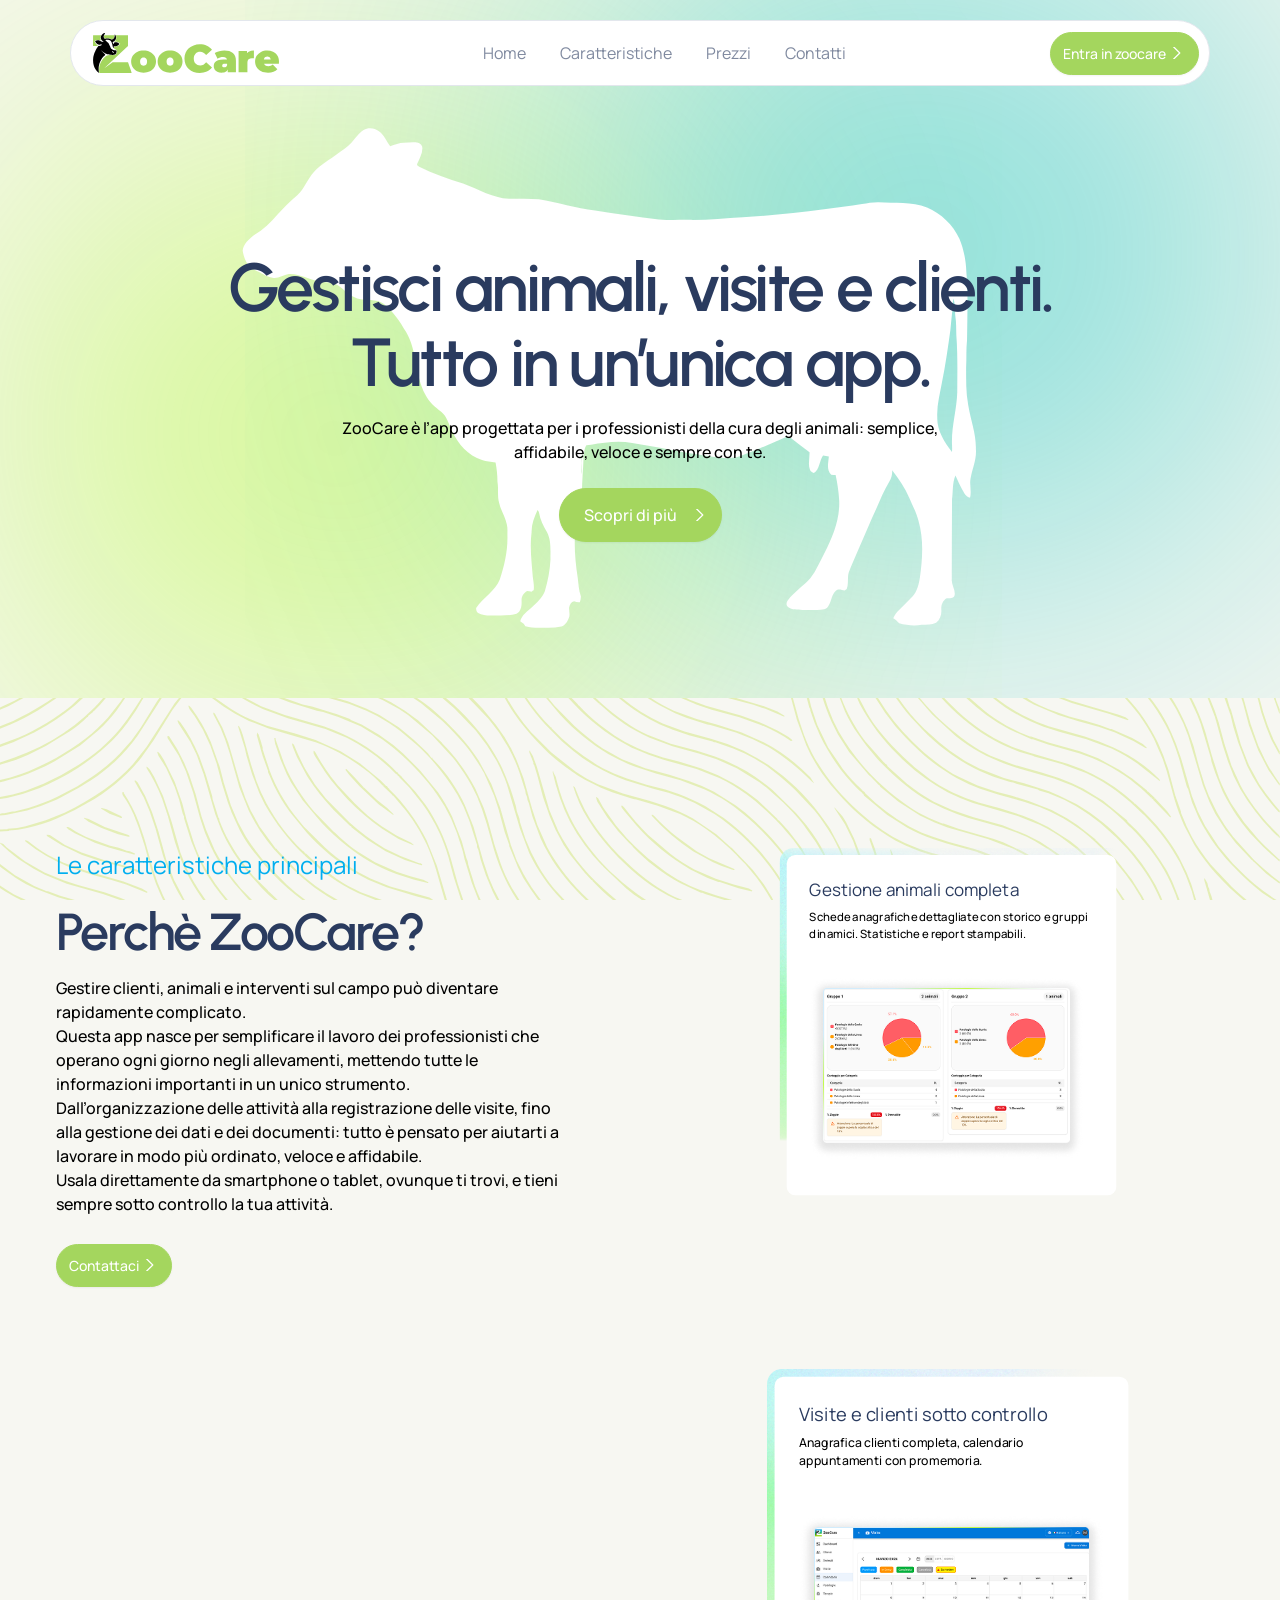
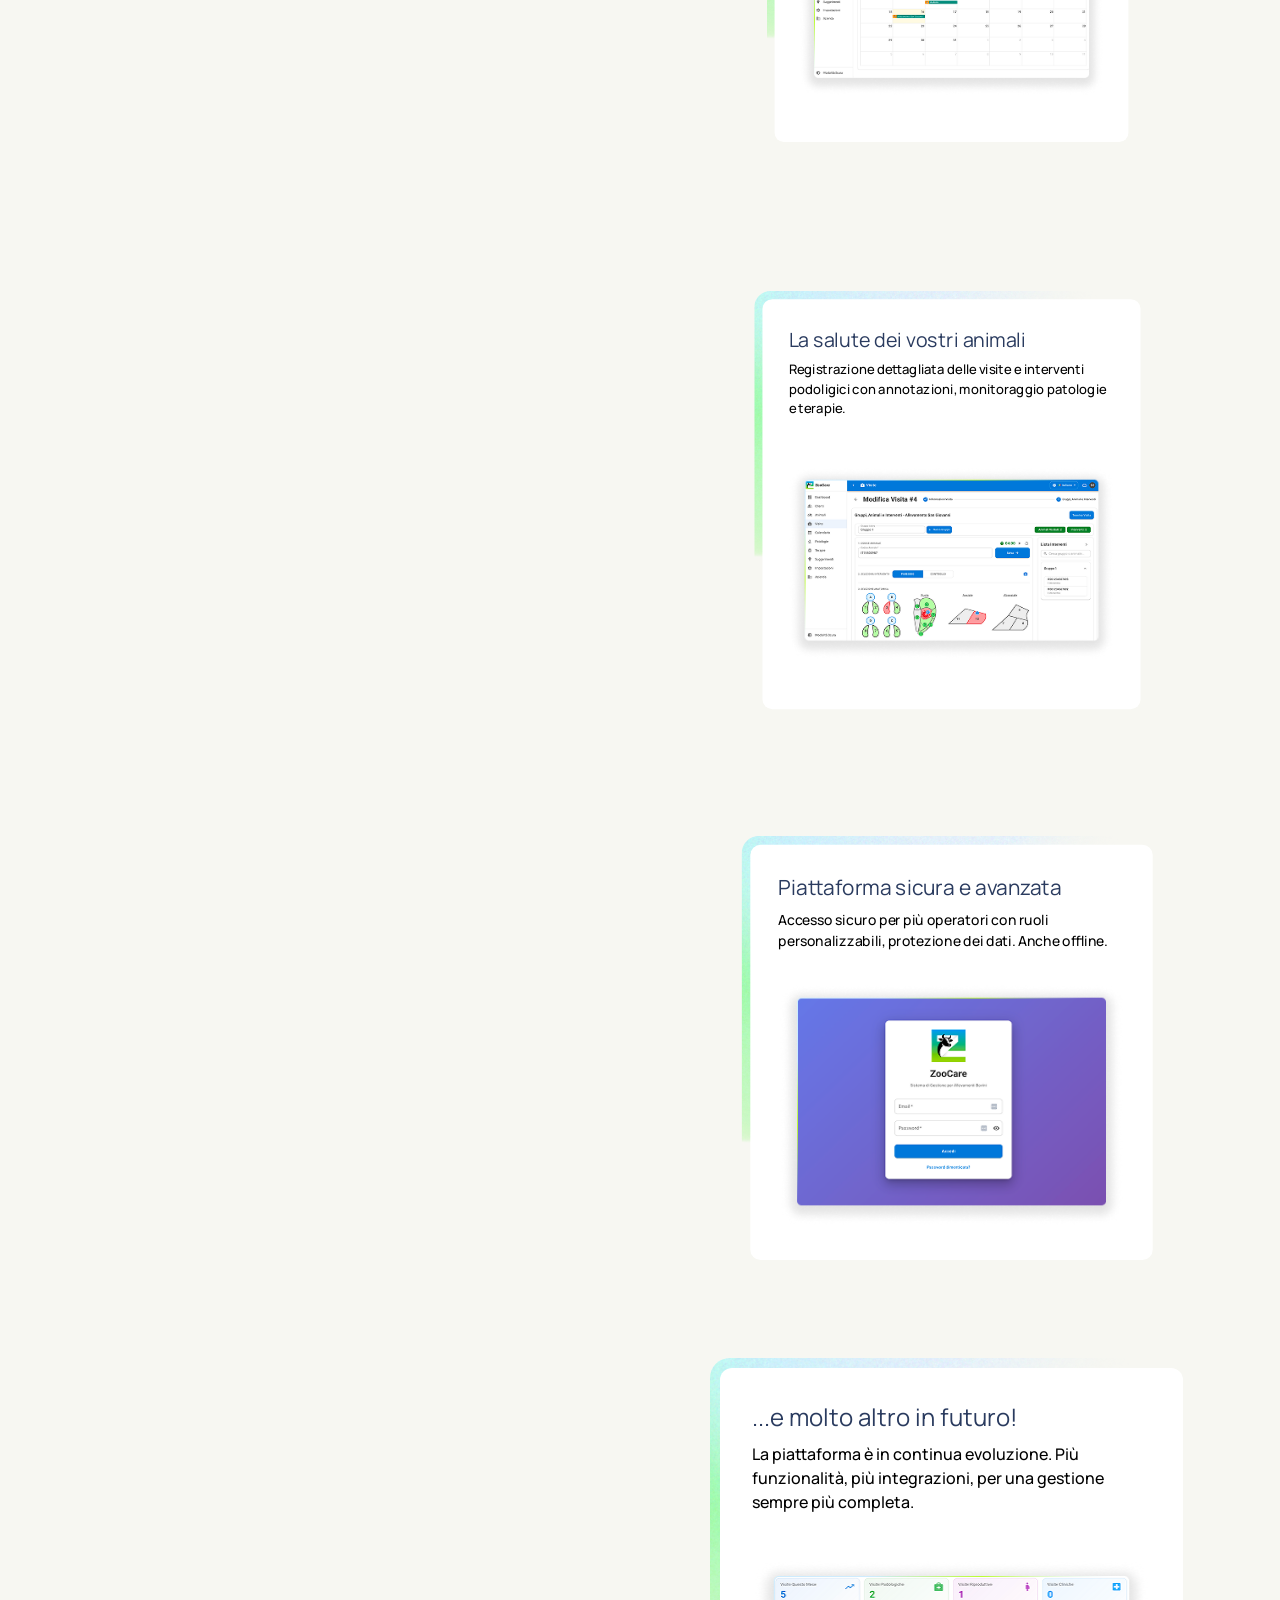
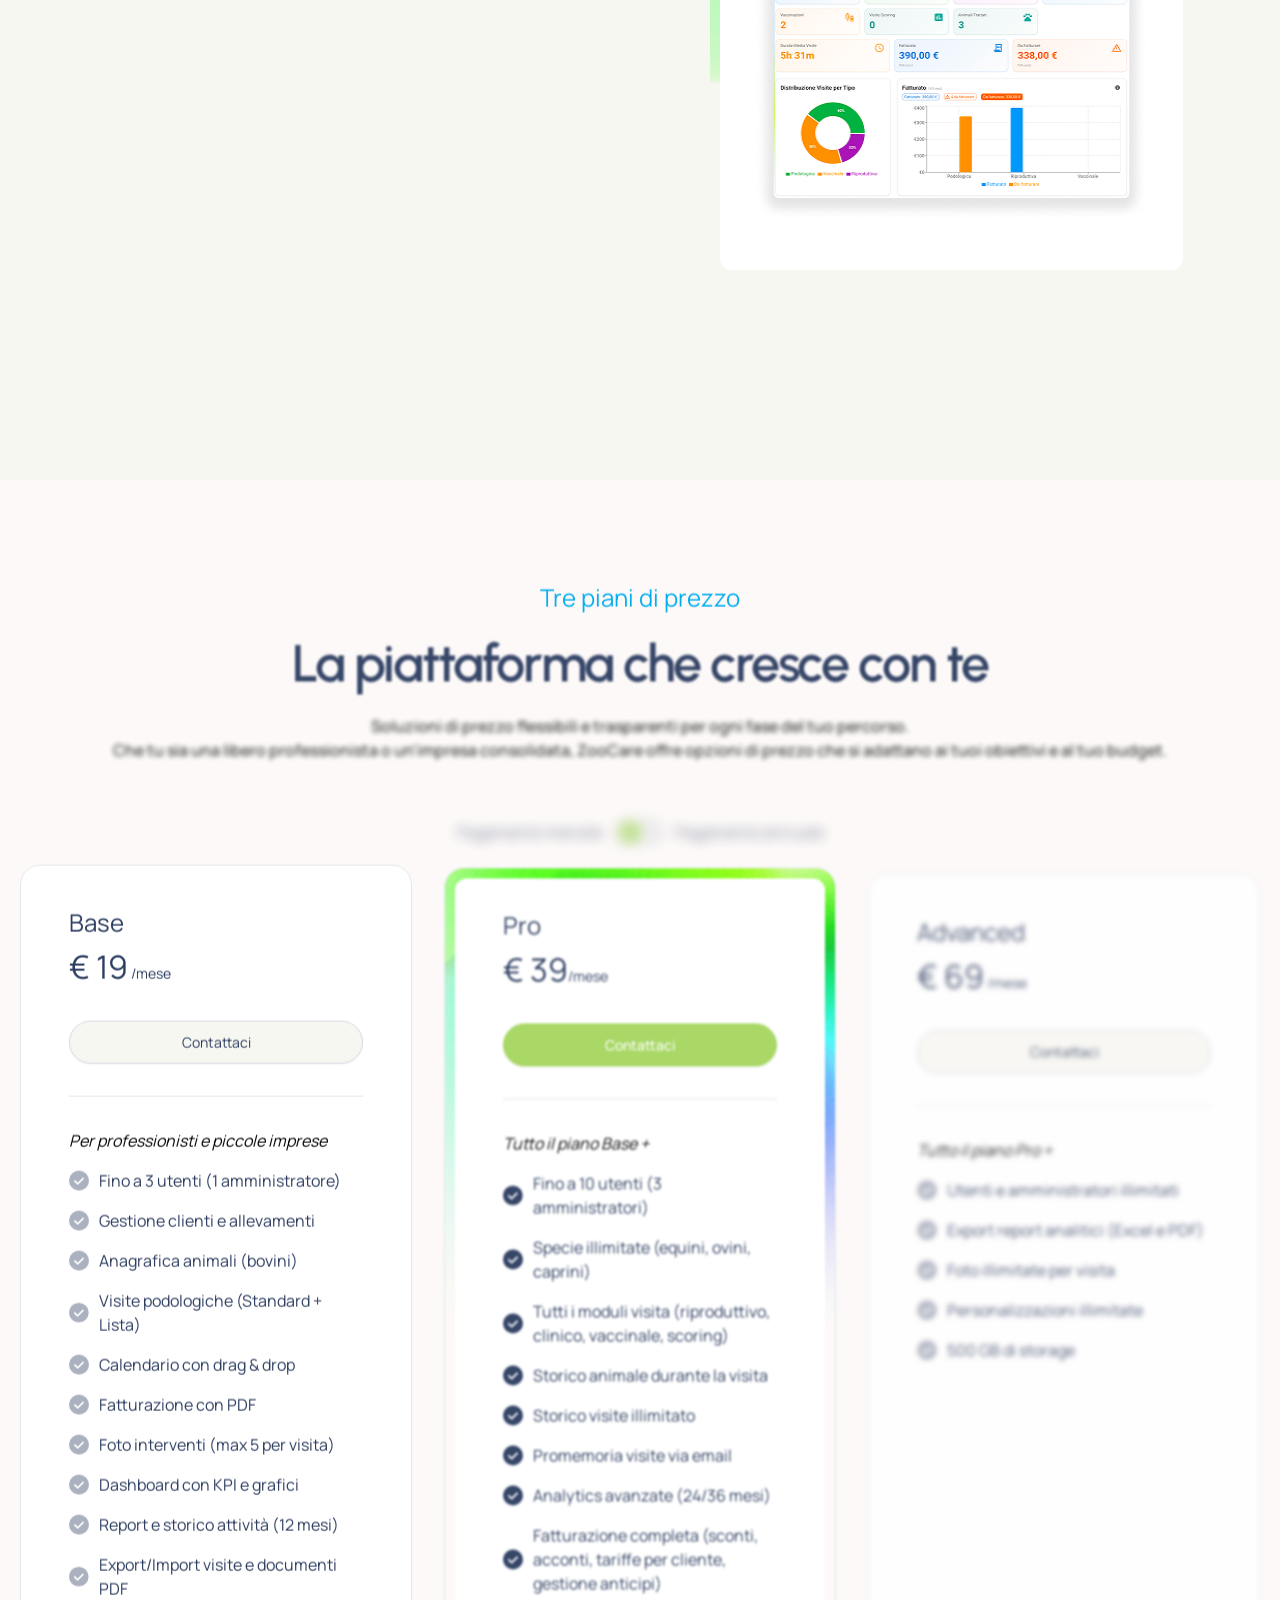
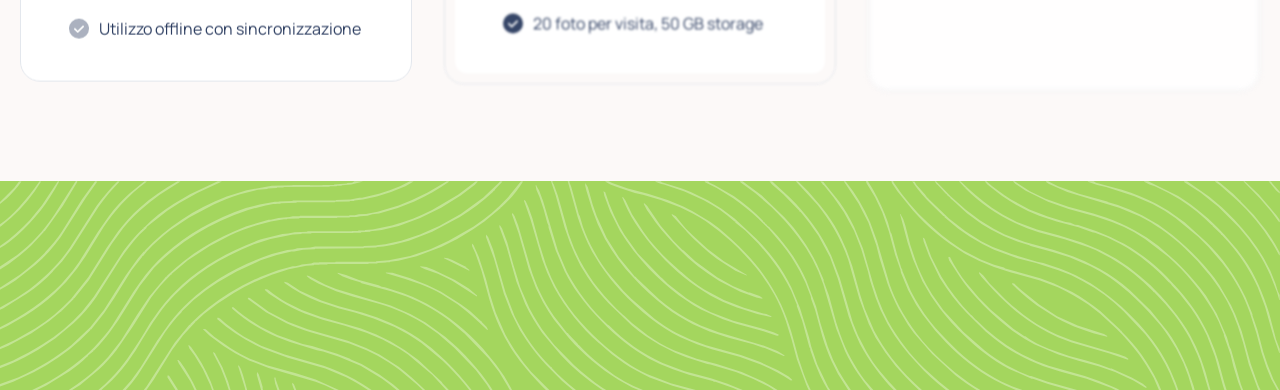
==== commit b26ada43: "Deploy zoocare-website to /new - 2026-03-31 11:12:26 UTC" ====
--- a/new/index.html
+++ b/new/index.html
@@ -94,7 +94,7 @@
 
     <title>ZooCare</title>
     
-    <link rel="stylesheet" href="/new/assets/index-Re5R8vVQ.css">
+    <link rel="stylesheet" href="/new/assets/index-C4A5zhX3.css">
   </head>
   <body class="bg-background-1 dark:bg-background-5 overflow-x-hidden">
     <!-- =========================
@@ -525,10 +525,10 @@
                   </h4>
                 </div>
                 <a
-                  href="https://hub.zoocare.app/register"
+                  href="https://hub.zoocare.app/contact-us?plan=base"
                   class="btn btn-md hover:btn-primary dark:btn-white-dark btn-white block w-full text-center first-letter:uppercase before:content-none"
                 >
-                  Abbonati
+                  Contattaci
                 </a>
               </div>
             </div>
@@ -859,10 +859,10 @@
                     </h4>
                   </div>
                   <a
-                    href="https://hub.zoocare.app/contact-us"
+                    href="https://hub.zoocare.app/contact-us?plan=pro"
                     class="btn btn-md btn-primary dark:hover:btn-white hover:btn-secondary block w-full text-center first-letter:uppercase before:content-none"
                   >
-                    Abbonati
+                    Contattaci
                   </a>
                 </div>
               </div>
@@ -1127,10 +1127,10 @@
                   </h4>
                 </div>
                 <a
-                  href="https://hub.zoocare.app/contact-us"
+                  href="https://hub.zoocare.app/contact-us?plan=advanced"
                   class="btn btn-md hover:btn-primary dark:btn-white-dark btn-white block w-full text-center first-letter:uppercase before:content-none"
                 >
-                  Abbonati
+                  Contattaci
                 </a>
               </div>
             </div>
@@ -1289,50 +1289,47 @@
         data-delay="0.7"
         data-offset="10"
         data-start="top 105%"
-        class="text-tagline-1 text-white font-normal"
+        class="text-tagline-1 text-white sm:justify-center sm:inline-block max-sm:inline-block md:block"
       >
-        
-      <svg width="200" viewBox="0 0 4223 911" fill="none" xmlns="http://www.w3.org/2000/svg">
-<path d="M794.954 297.799L412.053 656.508L255.801 800.415L446.484 664.51H794.954L881 909.336H142.588V908.92L140.444 910.937L61.7263 702.759L428.34 376.218L450.452 321.485L484.627 294.535H0L1.24797 49.7085H794.986V297.767L794.954 297.799Z" fill="white"/>
-<path d="M592.241 229.847C578.769 217.428 550.834 201.265 521.075 201.265C498.899 201.265 478.26 205.458 466.356 208.914L466.228 208.594C490.387 193.231 512.819 174.25 521.075 152.709C537.234 110.651 531.314 59.4069 494.131 29.7359L488.755 42.667C494.131 108.987 457.972 136.321 419.733 144.067C407.35 146.564 392.79 132 368.503 125.727C315.128 111.931 291.513 129.536 269.849 125.727C261.466 124.254 252.89 111.803 248.474 93.367C241.53 64.2401 257.402 44.8115 264.442 21.0939C273.721 -10.1455 239.738 41.2586 225.723 84.1808C219.291 103.865 214.235 123.582 214.043 136.193L197.563 113.82L220.219 22.1501C210.395 22.1501 134.045 73.2982 181.692 167.913L177.948 167.529C153.373 158.406 118.91 151.621 86.4944 161.831C28.256 180.172 36.3518 187.181 37.4398 198.512C38.4637 200.528 39.5837 202.513 40.7357 204.433C46.3035 215.7 59.7751 234.713 85.4064 269.153C102.654 292.326 144.701 300.968 167.9 300.968L216.955 296.647L217.307 294.087L228.827 296.647L225.403 238.938L228.891 228.087C248.41 238.169 257.338 216.404 259.578 197.936L244.986 178.155L246.074 174.762L242.17 174.346L229.083 156.614C238.458 162.407 251.738 169.225 266.841 176.491L273.593 186.125L321.72 268.192L396.95 435.336C324.408 396.511 210.683 355.957 131.261 358.166L112.926 473.041L94.0462 853.227L142.557 909.305C137.341 838.952 125.213 717.195 216.955 604.592C239.61 576.778 273.017 542.626 305.368 519.388C327.48 503.512 373.751 496.823 405.654 501.048C423.509 503.416 437.045 504.056 446.805 503.288C496.435 505.113 526.578 493.974 538.29 442.282C552.114 381.275 518.867 386.717 485.46 358.678C474.932 349.844 476.884 332.688 476.5 319.085C477.78 315.084 479.028 308.458 488.691 309.066C564.145 313.803 597.584 268.609 613.776 249.756C620.752 241.594 607.088 243.483 592.209 229.815L592.241 229.847Z" fill="white"/>
-<path d="M130.205 902.871C130.205 902.871 93.0222 883.442 59.5512 830.95C12.2564 756.756 -6.59105 669.12 4.16066 572.169C6.4326 549.251 10.4005 525.501 12.7044 519.42C14.7524 513.083 18.6883 499.543 21.1842 489.045C23.9681 478.578 28.576 463.535 31.8719 455.757C41.8876 431.079 56.1912 399.232 60.5431 391.55C75.9987 363.319 92.3503 332.304 113.502 307.69C120.062 299.464 123.837 296.999 131.421 296.775C156.061 295.559 173.308 290.63 187.932 280.419C212.155 263.615 204.027 256.67 168.956 264.384C163.132 265.856 150.173 265.984 140.061 264.864C108.126 261.311 82.8145 244.027 59.3912 209.875L46.2075 190.254L55.0713 183.084C67.7749 172.906 84.8305 167.433 107.614 166.024C129.853 164.808 146.013 169.481 177.5 186.925C198.587 198.48 212.891 202.961 226.491 201.841C241.946 200.913 239.93 192.27 221.755 181.324C195.259 165.224 179.26 139.234 176.092 107.29C174.588 94.2312 175.356 89.5901 181.404 73.9384C190.812 49.7087 200.731 35.5613 219.035 21.2539C238.842 5.53817 269.337 -4.73626 275.033 2.20938C275.737 3.07359 271.993 10.3073 266.841 17.8931C255.258 34.7611 243.61 62.1596 242.074 75.9549C239.898 95.7036 251.29 124.094 264.442 131.872C268.985 134.753 273.017 134.657 283.609 131.616C290.873 129.28 308.12 126.719 321.72 125.567C345.367 123.71 347.223 123.934 370.967 131.04C384.534 135.169 399.254 140.77 404.118 143.139C415.317 149.124 420.085 149.636 432.949 145.539C472.596 133.088 494.867 99.7685 492.691 56.1102C492.179 43.6912 493.011 36.1374 494.803 34.505C500.691 29.8959 516.787 59.823 522.547 85.7492C526.642 104.634 522.003 132 511.155 152.133C502.291 168.777 474.036 192.751 458.196 197.328C446.805 200.528 444.501 206.61 449.525 219.541C451.86 225.334 455.38 234.681 457.172 240.378C460.244 249.148 461.972 250.652 467.604 250.748C474.868 250.748 475.316 249.244 473.716 231.96C473.236 224.022 473.908 223.03 485.46 218.261C504.403 210.099 531.954 209.459 552.978 216.788C572.209 223.126 598.064 242.586 597.297 249.596C596.017 261.023 560.338 288.933 536.498 297.319C522.483 302.345 516.755 302.761 497.587 300.904C471.252 297.992 469.428 299.624 471.22 322.445C472.276 339.665 470.324 344.979 463.828 340.562C458.548 337.073 445.973 304.649 443.509 288.037C441.173 272.513 431.605 239.866 421.205 212.147C407.318 174.538 384.406 157.798 341.015 152.997C317.592 150.405 291.705 153.061 284.345 158.823C280.537 161.543 280.665 162.888 285.625 169.225C288.953 173.29 296.953 181.26 303.864 187.053C344.759 221.589 351.031 228.343 361.431 248.7C370.647 267.616 372.183 270.689 381.046 292.998C388.886 312.299 394.742 325.038 402.422 340.626C408.118 352.308 430.549 371.385 448.981 379.995C461.78 386.14 470.964 388.221 494.899 391.134C523.635 394.334 525.202 394.75 531.154 401.984C536.85 408.93 536.978 410.274 533.234 434.312C526.898 474.417 511.571 491.125 475.316 497.367C457.172 500.632 448.853 500.215 396.406 494.678C343.191 488.789 335.768 487.412 314.584 479.283C301.913 474.449 287.513 468.368 282.425 465.711C245.082 445.354 210.971 414.627 178.108 390.718C192.156 406.241 200.475 414.019 219.131 432.679C243.93 457.485 295.705 489.109 271.417 509.274C155.421 605.52 108.638 757.236 136.093 906.2L130.173 902.967L130.205 902.871ZM477.524 448.331C479.956 443.338 472.724 433.32 466.068 432.583C463.412 432.295 458.612 427.014 454.964 420.837C447.349 406.849 441.429 406.689 438.869 420.1C437.141 428.326 438.133 431.591 444.501 439.689C450.868 447.755 454.164 449.708 463.764 450.764C471.764 451.66 475.892 450.764 477.492 448.331H477.524Z" fill="black"/>
-<path d="M1148.03 902.849C1092.98 902.849 1044.14 892.193 1001.51 870.881C959.48 848.977 926.328 819.081 902.056 781.193C877.784 743.305 865.648 699.793 865.648 650.657C865.648 601.521 877.784 558.009 902.056 520.121C926.328 482.233 959.48 452.633 1001.51 431.321C1044.14 410.009 1092.98 399.353 1148.03 399.353C1203.09 399.353 1251.93 410.009 1294.55 431.321C1337.18 452.633 1370.33 482.233 1394.01 520.121C1418.28 558.009 1430.42 601.521 1430.42 650.657C1430.42 699.793 1418.28 743.305 1394.01 781.193C1370.33 819.081 1337.18 848.977 1294.55 870.881C1251.93 892.193 1203.09 902.849 1148.03 902.849ZM1148.03 746.561C1162.83 746.561 1176.15 743.009 1187.99 735.905C1199.83 728.801 1209.3 718.145 1216.41 703.937C1223.51 689.137 1227.06 671.377 1227.06 650.657C1227.06 629.345 1223.51 611.881 1216.41 598.265C1209.3 584.057 1199.83 573.401 1187.99 566.297C1176.15 559.193 1162.83 555.641 1148.03 555.641C1133.23 555.641 1119.91 559.193 1108.07 566.297C1096.23 573.401 1086.76 584.057 1079.66 598.265C1072.55 611.881 1069 629.345 1069 650.657C1069 671.377 1072.55 689.137 1079.66 703.937C1086.76 718.145 1096.23 728.801 1108.07 735.905C1119.91 743.009 1133.23 746.561 1148.03 746.561Z" fill="white"/>
-<path d="M1749.86 902.849C1694.8 902.849 1645.96 892.193 1603.34 870.881C1561.31 848.977 1528.16 819.081 1503.88 781.193C1479.61 743.305 1467.48 699.793 1467.48 650.657C1467.48 601.521 1479.61 558.009 1503.88 520.121C1528.16 482.233 1561.31 452.633 1603.34 431.321C1645.96 410.009 1694.8 399.353 1749.86 399.353C1804.92 399.353 1853.76 410.009 1896.38 431.321C1939 452.633 1972.16 482.233 1995.84 520.121C2020.11 558.009 2032.24 601.521 2032.24 650.657C2032.24 699.793 2020.11 743.305 1995.84 781.193C1972.16 819.081 1939 848.977 1896.38 870.881C1853.76 892.193 1804.92 902.849 1749.86 902.849ZM1749.86 746.561C1764.66 746.561 1777.98 743.009 1789.82 735.905C1801.66 728.801 1811.13 718.145 1818.24 703.937C1825.34 689.137 1828.89 671.377 1828.89 650.657C1828.89 629.345 1825.34 611.881 1818.24 598.265C1811.13 584.057 1801.66 573.401 1789.82 566.297C1777.98 559.193 1764.66 555.641 1749.86 555.641C1735.06 555.641 1721.74 559.193 1709.9 566.297C1698.06 573.401 1688.59 584.057 1681.48 598.265C1674.38 611.881 1670.83 629.345 1670.83 650.657C1670.83 671.377 1674.38 689.137 1681.48 703.937C1688.59 718.145 1698.06 728.801 1709.9 735.905C1721.74 743.009 1735.06 746.561 1749.86 746.561Z" fill="white"/>
-<path d="M2422.73 908.177C2373 908.177 2326.82 900.481 2284.2 885.089C2242.17 869.105 2205.46 846.609 2174.09 817.601C2143.3 788.593 2119.33 754.257 2102.16 714.593C2084.99 674.929 2076.41 631.121 2076.41 583.169C2076.41 535.217 2084.99 491.409 2102.16 451.745C2119.33 412.081 2143.3 377.745 2174.09 348.737C2205.46 319.729 2242.17 297.529 2284.2 282.137C2326.82 266.153 2373 258.161 2422.73 258.161C2483.7 258.161 2537.58 268.817 2584.34 290.129C2631.7 311.441 2670.78 342.225 2701.56 382.481L2569.25 500.585C2550.9 477.497 2530.47 459.737 2507.98 447.305C2486.07 434.281 2461.21 427.769 2433.38 427.769C2411.48 427.769 2391.65 431.321 2373.89 438.425C2356.13 445.529 2340.74 455.889 2327.71 469.505C2315.28 483.121 2305.51 499.697 2298.41 519.233C2291.3 538.177 2287.75 559.489 2287.75 583.169C2287.75 606.849 2291.3 628.457 2298.41 647.993C2305.51 666.937 2315.28 683.217 2327.71 696.833C2340.74 710.449 2356.13 720.809 2373.89 727.913C2391.65 735.017 2411.48 738.569 2433.38 738.569C2461.21 738.569 2486.07 732.353 2507.98 719.921C2530.47 706.897 2550.9 688.841 2569.25 665.753L2701.56 783.857C2670.78 823.521 2631.7 854.305 2584.34 876.209C2537.58 897.521 2483.7 908.177 2422.73 908.177Z" fill="white"/>
-<path d="M3058.66 893.969V807.833L3044.45 784.745V621.353C3044.45 597.673 3037.05 579.617 3022.25 567.185C3008.05 554.753 2984.66 548.537 2952.1 548.537C2930.2 548.537 2908 552.089 2885.5 559.193C2863.01 565.705 2843.77 574.881 2827.78 586.721L2763.85 454.409C2792.26 436.649 2826.3 423.033 2865.97 413.561C2905.63 404.089 2944.41 399.353 2982.29 399.353C3065.77 399.353 3130.29 418.001 3175.88 455.297C3222.05 492.593 3245.14 551.793 3245.14 632.897V893.969H3058.66ZM2921.02 902.849C2881.36 902.849 2848.21 896.041 2821.57 882.425C2794.93 868.809 2774.8 850.753 2761.18 828.257C2747.57 805.169 2740.76 779.713 2740.76 751.889C2740.76 720.513 2748.75 693.873 2764.73 671.969C2780.72 650.065 2804.99 633.489 2837.55 622.241C2870.7 610.993 2912.44 605.369 2962.76 605.369H3063.99V702.161H2994.73C2973.41 702.161 2957.73 705.713 2947.66 712.817C2938.19 719.329 2933.45 729.393 2933.45 743.009C2933.45 754.257 2937.6 763.729 2945.89 771.425C2954.77 778.529 2966.61 782.081 2981.41 782.081C2995.02 782.081 3007.45 778.529 3018.7 771.425C3030.54 763.729 3039.13 751.889 3044.45 735.905L3070.21 795.401C3062.51 831.513 3046.23 858.449 3021.37 876.209C2996.5 893.969 2963.05 902.849 2921.02 902.849Z" fill="white"/>
-<path d="M3305.23 893.969V408.233H3496.15V554.753L3465.07 513.017C3479.87 475.129 3503.55 446.713 3536.11 427.769C3568.67 408.825 3607.75 399.353 3653.33 399.353V576.953C3644.45 575.769 3636.46 574.881 3629.35 574.289C3622.84 573.697 3616.03 573.401 3608.93 573.401C3578.74 573.401 3553.87 581.393 3534.34 597.377C3515.39 612.769 3505.92 639.705 3505.92 678.185V893.969H3305.23Z" fill="white"/>
-<path d="M3974.05 902.849C3914.85 902.849 3863.05 891.897 3818.65 869.993C3774.84 848.089 3740.8 818.193 3716.53 780.305C3692.26 741.825 3680.12 698.609 3680.12 650.657C3680.12 601.521 3691.96 558.009 3715.64 520.121C3739.91 482.233 3772.77 452.633 3814.21 431.321C3856.24 410.009 3903.31 399.353 3955.4 399.353C4003.35 399.353 4047.46 408.825 4087.71 427.769C4128.56 446.713 4161.12 474.833 4185.39 512.129C4210.26 549.425 4222.69 595.601 4222.69 650.657C4222.69 657.761 4222.39 665.753 4221.8 674.633C4221.21 682.921 4220.62 690.617 4220.03 697.721H3846.18V600.929H4113.47L4037.99 626.681C4037.99 607.737 4034.43 591.753 4027.33 578.729C4020.82 565.113 4011.64 554.753 3999.8 547.649C3987.96 539.953 3973.75 536.105 3957.18 536.105C3940.6 536.105 3926.1 539.953 3913.67 547.649C3901.83 554.753 3892.65 565.113 3886.14 578.729C3879.63 591.753 3876.37 607.737 3876.37 626.681V656.873C3876.37 677.593 3880.51 695.353 3888.8 710.153C3897.09 724.953 3908.93 736.201 3924.32 743.897C3939.71 751.001 3958.36 754.553 3980.27 754.553C4002.76 754.553 4021.11 751.593 4035.32 745.673C4050.12 739.753 4065.51 730.873 4081.5 719.033L4186.28 824.705C4162.6 850.161 4133.3 869.697 4098.37 883.313C4064.03 896.337 4022.59 902.849 3974.05 902.849Z" fill="white"/>
-</svg>
-
-
+        <svg width="200" viewBox="0 0 4223 911" fill="none" xmlns="http://www.w3.org/2000/svg">
+          <path d="M794.954 297.799L412.053 656.508L255.801 800.415L446.484 664.51H794.954L881 909.336H142.588V908.92L140.444 910.937L61.7263 702.759L428.34 376.218L450.452 321.485L484.627 294.535H0L1.24797 49.7085H794.986V297.767L794.954 297.799Z" fill="white"/>
+          <path d="M592.241 229.847C578.769 217.428 550.834 201.265 521.075 201.265C498.899 201.265 478.26 205.458 466.356 208.914L466.228 208.594C490.387 193.231 512.819 174.25 521.075 152.709C537.234 110.651 531.314 59.4069 494.131 29.7359L488.755 42.667C494.131 108.987 457.972 136.321 419.733 144.067C407.35 146.564 392.79 132 368.503 125.727C315.128 111.931 291.513 129.536 269.849 125.727C261.466 124.254 252.89 111.803 248.474 93.367C241.53 64.2401 257.402 44.8115 264.442 21.0939C273.721 -10.1455 239.738 41.2586 225.723 84.1808C219.291 103.865 214.235 123.582 214.043 136.193L197.563 113.82L220.219 22.1501C210.395 22.1501 134.045 73.2982 181.692 167.913L177.948 167.529C153.373 158.406 118.91 151.621 86.4944 161.831C28.256 180.172 36.3518 187.181 37.4398 198.512C38.4637 200.528 39.5837 202.513 40.7357 204.433C46.3035 215.7 59.7751 234.713 85.4064 269.153C102.654 292.326 144.701 300.968 167.9 300.968L216.955 296.647L217.307 294.087L228.827 296.647L225.403 238.938L228.891 228.087C248.41 238.169 257.338 216.404 259.578 197.936L244.986 178.155L246.074 174.762L242.17 174.346L229.083 156.614C238.458 162.407 251.738 169.225 266.841 176.491L273.593 186.125L321.72 268.192L396.95 435.336C324.408 396.511 210.683 355.957 131.261 358.166L112.926 473.041L94.0462 853.227L142.557 909.305C137.341 838.952 125.213 717.195 216.955 604.592C239.61 576.778 273.017 542.626 305.368 519.388C327.48 503.512 373.751 496.823 405.654 501.048C423.509 503.416 437.045 504.056 446.805 503.288C496.435 505.113 526.578 493.974 538.29 442.282C552.114 381.275 518.867 386.717 485.46 358.678C474.932 349.844 476.884 332.688 476.5 319.085C477.78 315.084 479.028 308.458 488.691 309.066C564.145 313.803 597.584 268.609 613.776 249.756C620.752 241.594 607.088 243.483 592.209 229.815L592.241 229.847Z" fill="white"/>
+          <path d="M130.205 902.871C130.205 902.871 93.0222 883.442 59.5512 830.95C12.2564 756.756 -6.59105 669.12 4.16066 572.169C6.4326 549.251 10.4005 525.501 12.7044 519.42C14.7524 513.083 18.6883 499.543 21.1842 489.045C23.9681 478.578 28.576 463.535 31.8719 455.757C41.8876 431.079 56.1912 399.232 60.5431 391.55C75.9987 363.319 92.3503 332.304 113.502 307.69C120.062 299.464 123.837 296.999 131.421 296.775C156.061 295.559 173.308 290.63 187.932 280.419C212.155 263.615 204.027 256.67 168.956 264.384C163.132 265.856 150.173 265.984 140.061 264.864C108.126 261.311 82.8145 244.027 59.3912 209.875L46.2075 190.254L55.0713 183.084C67.7749 172.906 84.8305 167.433 107.614 166.024C129.853 164.808 146.013 169.481 177.5 186.925C198.587 198.48 212.891 202.961 226.491 201.841C241.946 200.913 239.93 192.27 221.755 181.324C195.259 165.224 179.26 139.234 176.092 107.29C174.588 94.2312 175.356 89.5901 181.404 73.9384C190.812 49.7087 200.731 35.5613 219.035 21.2539C238.842 5.53817 269.337 -4.73626 275.033 2.20938C275.737 3.07359 271.993 10.3073 266.841 17.8931C255.258 34.7611 243.61 62.1596 242.074 75.9549C239.898 95.7036 251.29 124.094 264.442 131.872C268.985 134.753 273.017 134.657 283.609 131.616C290.873 129.28 308.12 126.719 321.72 125.567C345.367 123.71 347.223 123.934 370.967 131.04C384.534 135.169 399.254 140.77 404.118 143.139C415.317 149.124 420.085 149.636 432.949 145.539C472.596 133.088 494.867 99.7685 492.691 56.1102C492.179 43.6912 493.011 36.1374 494.803 34.505C500.691 29.8959 516.787 59.823 522.547 85.7492C526.642 104.634 522.003 132 511.155 152.133C502.291 168.777 474.036 192.751 458.196 197.328C446.805 200.528 444.501 206.61 449.525 219.541C451.86 225.334 455.38 234.681 457.172 240.378C460.244 249.148 461.972 250.652 467.604 250.748C474.868 250.748 475.316 249.244 473.716 231.96C473.236 224.022 473.908 223.03 485.46 218.261C504.403 210.099 531.954 209.459 552.978 216.788C572.209 223.126 598.064 242.586 597.297 249.596C596.017 261.023 560.338 288.933 536.498 297.319C522.483 302.345 516.755 302.761 497.587 300.904C471.252 297.992 469.428 299.624 471.22 322.445C472.276 339.665 470.324 344.979 463.828 340.562C458.548 337.073 445.973 304.649 443.509 288.037C441.173 272.513 431.605 239.866 421.205 212.147C407.318 174.538 384.406 157.798 341.015 152.997C317.592 150.405 291.705 153.061 284.345 158.823C280.537 161.543 280.665 162.888 285.625 169.225C288.953 173.29 296.953 181.26 303.864 187.053C344.759 221.589 351.031 228.343 361.431 248.7C370.647 267.616 372.183 270.689 381.046 292.998C388.886 312.299 394.742 325.038 402.422 340.626C408.118 352.308 430.549 371.385 448.981 379.995C461.78 386.14 470.964 388.221 494.899 391.134C523.635 394.334 525.202 394.75 531.154 401.984C536.85 408.93 536.978 410.274 533.234 434.312C526.898 474.417 511.571 491.125 475.316 497.367C457.172 500.632 448.853 500.215 396.406 494.678C343.191 488.789 335.768 487.412 314.584 479.283C301.913 474.449 287.513 468.368 282.425 465.711C245.082 445.354 210.971 414.627 178.108 390.718C192.156 406.241 200.475 414.019 219.131 432.679C243.93 457.485 295.705 489.109 271.417 509.274C155.421 605.52 108.638 757.236 136.093 906.2L130.173 902.967L130.205 902.871ZM477.524 448.331C479.956 443.338 472.724 433.32 466.068 432.583C463.412 432.295 458.612 427.014 454.964 420.837C447.349 406.849 441.429 406.689 438.869 420.1C437.141 428.326 438.133 431.591 444.501 439.689C450.868 447.755 454.164 449.708 463.764 450.764C471.764 451.66 475.892 450.764 477.492 448.331H477.524Z" fill="black"/>
+          <path d="M1148.03 902.849C1092.98 902.849 1044.14 892.193 1001.51 870.881C959.48 848.977 926.328 819.081 902.056 781.193C877.784 743.305 865.648 699.793 865.648 650.657C865.648 601.521 877.784 558.009 902.056 520.121C926.328 482.233 959.48 452.633 1001.51 431.321C1044.14 410.009 1092.98 399.353 1148.03 399.353C1203.09 399.353 1251.93 410.009 1294.55 431.321C1337.18 452.633 1370.33 482.233 1394.01 520.121C1418.28 558.009 1430.42 601.521 1430.42 650.657C1430.42 699.793 1418.28 743.305 1394.01 781.193C1370.33 819.081 1337.18 848.977 1294.55 870.881C1251.93 892.193 1203.09 902.849 1148.03 902.849ZM1148.03 746.561C1162.83 746.561 1176.15 743.009 1187.99 735.905C1199.83 728.801 1209.3 718.145 1216.41 703.937C1223.51 689.137 1227.06 671.377 1227.06 650.657C1227.06 629.345 1223.51 611.881 1216.41 598.265C1209.3 584.057 1199.83 573.401 1187.99 566.297C1176.15 559.193 1162.83 555.641 1148.03 555.641C1133.23 555.641 1119.91 559.193 1108.07 566.297C1096.23 573.401 1086.76 584.057 1079.66 598.265C1072.55 611.881 1069 629.345 1069 650.657C1069 671.377 1072.55 689.137 1079.66 703.937C1086.76 718.145 1096.23 728.801 1108.07 735.905C1119.91 743.009 1133.23 746.561 1148.03 746.561Z" fill="white"/>
+          <path d="M1749.86 902.849C1694.8 902.849 1645.96 892.193 1603.34 870.881C1561.31 848.977 1528.16 819.081 1503.88 781.193C1479.61 743.305 1467.48 699.793 1467.48 650.657C1467.48 601.521 1479.61 558.009 1503.88 520.121C1528.16 482.233 1561.31 452.633 1603.34 431.321C1645.96 410.009 1694.8 399.353 1749.86 399.353C1804.92 399.353 1853.76 410.009 1896.38 431.321C1939 452.633 1972.16 482.233 1995.84 520.121C2020.11 558.009 2032.24 601.521 2032.24 650.657C2032.24 699.793 2020.11 743.305 1995.84 781.193C1972.16 819.081 1939 848.977 1896.38 870.881C1853.76 892.193 1804.92 902.849 1749.86 902.849ZM1749.86 746.561C1764.66 746.561 1777.98 743.009 1789.82 735.905C1801.66 728.801 1811.13 718.145 1818.24 703.937C1825.34 689.137 1828.89 671.377 1828.89 650.657C1828.89 629.345 1825.34 611.881 1818.24 598.265C1811.13 584.057 1801.66 573.401 1789.82 566.297C1777.98 559.193 1764.66 555.641 1749.86 555.641C1735.06 555.641 1721.74 559.193 1709.9 566.297C1698.06 573.401 1688.59 584.057 1681.48 598.265C1674.38 611.881 1670.83 629.345 1670.83 650.657C1670.83 671.377 1674.38 689.137 1681.48 703.937C1688.59 718.145 1698.06 728.801 1709.9 735.905C1721.74 743.009 1735.06 746.561 1749.86 746.561Z" fill="white"/>
+          <path d="M2422.73 908.177C2373 908.177 2326.82 900.481 2284.2 885.089C2242.17 869.105 2205.46 846.609 2174.09 817.601C2143.3 788.593 2119.33 754.257 2102.16 714.593C2084.99 674.929 2076.41 631.121 2076.41 583.169C2076.41 535.217 2084.99 491.409 2102.16 451.745C2119.33 412.081 2143.3 377.745 2174.09 348.737C2205.46 319.729 2242.17 297.529 2284.2 282.137C2326.82 266.153 2373 258.161 2422.73 258.161C2483.7 258.161 2537.58 268.817 2584.34 290.129C2631.7 311.441 2670.78 342.225 2701.56 382.481L2569.25 500.585C2550.9 477.497 2530.47 459.737 2507.98 447.305C2486.07 434.281 2461.21 427.769 2433.38 427.769C2411.48 427.769 2391.65 431.321 2373.89 438.425C2356.13 445.529 2340.74 455.889 2327.71 469.505C2315.28 483.121 2305.51 499.697 2298.41 519.233C2291.3 538.177 2287.75 559.489 2287.75 583.169C2287.75 606.849 2291.3 628.457 2298.41 647.993C2305.51 666.937 2315.28 683.217 2327.71 696.833C2340.74 710.449 2356.13 720.809 2373.89 727.913C2391.65 735.017 2411.48 738.569 2433.38 738.569C2461.21 738.569 2486.07 732.353 2507.98 719.921C2530.47 706.897 2550.9 688.841 2569.25 665.753L2701.56 783.857C2670.78 823.521 2631.7 854.305 2584.34 876.209C2537.58 897.521 2483.7 908.177 2422.73 908.177Z" fill="white"/>
+          <path d="M3058.66 893.969V807.833L3044.45 784.745V621.353C3044.45 597.673 3037.05 579.617 3022.25 567.185C3008.05 554.753 2984.66 548.537 2952.1 548.537C2930.2 548.537 2908 552.089 2885.5 559.193C2863.01 565.705 2843.77 574.881 2827.78 586.721L2763.85 454.409C2792.26 436.649 2826.3 423.033 2865.97 413.561C2905.63 404.089 2944.41 399.353 2982.29 399.353C3065.77 399.353 3130.29 418.001 3175.88 455.297C3222.05 492.593 3245.14 551.793 3245.14 632.897V893.969H3058.66ZM2921.02 902.849C2881.36 902.849 2848.21 896.041 2821.57 882.425C2794.93 868.809 2774.8 850.753 2761.18 828.257C2747.57 805.169 2740.76 779.713 2740.76 751.889C2740.76 720.513 2748.75 693.873 2764.73 671.969C2780.72 650.065 2804.99 633.489 2837.55 622.241C2870.7 610.993 2912.44 605.369 2962.76 605.369H3063.99V702.161H2994.73C2973.41 702.161 2957.73 705.713 2947.66 712.817C2938.19 719.329 2933.45 729.393 2933.45 743.009C2933.45 754.257 2937.6 763.729 2945.89 771.425C2954.77 778.529 2966.61 782.081 2981.41 782.081C2995.02 782.081 3007.45 778.529 3018.7 771.425C3030.54 763.729 3039.13 751.889 3044.45 735.905L3070.21 795.401C3062.51 831.513 3046.23 858.449 3021.37 876.209C2996.5 893.969 2963.05 902.849 2921.02 902.849Z" fill="white"/>
+          <path d="M3305.23 893.969V408.233H3496.15V554.753L3465.07 513.017C3479.87 475.129 3503.55 446.713 3536.11 427.769C3568.67 408.825 3607.75 399.353 3653.33 399.353V576.953C3644.45 575.769 3636.46 574.881 3629.35 574.289C3622.84 573.697 3616.03 573.401 3608.93 573.401C3578.74 573.401 3553.87 581.393 3534.34 597.377C3515.39 612.769 3505.92 639.705 3505.92 678.185V893.969H3305.23Z" fill="white"/>
+          <path d="M3974.05 902.849C3914.85 902.849 3863.05 891.897 3818.65 869.993C3774.84 848.089 3740.8 818.193 3716.53 780.305C3692.26 741.825 3680.12 698.609 3680.12 650.657C3680.12 601.521 3691.96 558.009 3715.64 520.121C3739.91 482.233 3772.77 452.633 3814.21 431.321C3856.24 410.009 3903.31 399.353 3955.4 399.353C4003.35 399.353 4047.46 408.825 4087.71 427.769C4128.56 446.713 4161.12 474.833 4185.39 512.129C4210.26 549.425 4222.69 595.601 4222.69 650.657C4222.69 657.761 4222.39 665.753 4221.8 674.633C4221.21 682.921 4220.62 690.617 4220.03 697.721H3846.18V600.929H4113.47L4037.99 626.681C4037.99 607.737 4034.43 591.753 4027.33 578.729C4020.82 565.113 4011.64 554.753 3999.8 547.649C3987.96 539.953 3973.75 536.105 3957.18 536.105C3940.6 536.105 3926.1 539.953 3913.67 547.649C3901.83 554.753 3892.65 565.113 3886.14 578.729C3879.63 591.753 3876.37 607.737 3876.37 626.681V656.873C3876.37 677.593 3880.51 695.353 3888.8 710.153C3897.09 724.953 3908.93 736.201 3924.32 743.897C3939.71 751.001 3958.36 754.553 3980.27 754.553C4002.76 754.553 4021.11 751.593 4035.32 745.673C4050.12 739.753 4065.51 730.873 4081.5 719.033L4186.28 824.705C4162.6 850.161 4133.3 869.697 4098.37 883.313C4064.03 896.337 4022.59 902.849 3974.05 902.849Z" fill="white"/>
+        </svg>
       </p>
     </div>
-    <div class="flex flex-row origin-center gap-10 pb-14"
+    <div class="flex flex-wrap flex-row md:flex-row sm:flex-col max-sm:flex-col gap-10 pb-14"
         data-ns-animate
         data-delay="0.7"
         data-offset="10"
         data-start="top 105%">
-      <p class="flex items-center gap-3">
+      <p class="flex items-center sm:justify-center max-sm:justify-center gap-3">
         <svg width="20" height="20" viewBox="0 0 20 20" fill="none" xmlns="http://www.w3.org/2000/svg">
           <path d="M10 20C8.61667 20 7.31667 19.7375 6.1 19.2125C4.88333 18.6875 3.825 17.975 2.925 17.075C2.025 16.175 1.3125 15.1167 0.7875 13.9C0.2625 12.6833 0 11.3833 0 10C0 8.61667 0.2625 7.31667 0.7875 6.1C1.3125 4.88333 2.025 3.825 2.925 2.925C3.825 2.025 4.88333 1.3125 6.1 0.7875C7.31667 0.2625 8.61667 0 10 0C11.3833 0 12.6833 0.2625 13.9 0.7875C15.1167 1.3125 16.175 2.025 17.075 2.925C17.975 3.825 18.6875 4.88333 19.2125 6.1C19.7375 7.31667 20 8.61667 20 10V11.45C20 12.4333 19.6625 13.2708 18.9875 13.9625C18.3125 14.6542 17.4833 15 16.5 15C15.9167 15 15.3667 14.875 14.85 14.625C14.3333 14.375 13.9 14.0167 13.55 13.55C13.0667 14.0333 12.5208 14.3958 11.9125 14.6375C11.3042 14.8792 10.6667 15 10 15C8.61667 15 7.4375 14.5125 6.4625 13.5375C5.4875 12.5625 5 11.3833 5 10C5 8.61667 5.4875 7.4375 6.4625 6.4625C7.4375 5.4875 8.61667 5 10 5C11.3833 5 12.5625 5.4875 13.5375 6.4625C14.5125 7.4375 15 8.61667 15 10V11.45C15 11.8833 15.1417 12.25 15.425 12.55C15.7083 12.85 16.0667 13 16.5 13C16.9333 13 17.2917 12.85 17.575 12.55C17.8583 12.25 18 11.8833 18 11.45V10C18 7.76667 17.225 5.875 15.675 4.325C14.125 2.775 12.2333 2 10 2C7.76667 2 5.875 2.775 4.325 4.325C2.775 5.875 2 7.76667 2 10C2 12.2333 2.775 14.125 4.325 15.675C5.875 17.225 7.76667 18 10 18H15V20H10ZM12.125 12.125C12.7083 11.5417 13 10.8333 13 10C13 9.16667 12.7083 8.45833 12.125 7.875C11.5417 7.29167 10.8333 7 10 7C9.16667 7 8.45833 7.29167 7.875 7.875C7.29167 8.45833 7 9.16667 7 10C7 10.8333 7.29167 11.5417 7.875 12.125C8.45833 12.7083 9.16667 13 10 13C10.8333 13 11.5417 12.7083 12.125 12.125Z" fill="white"/>
         </svg>
 
         info@zoocare.app
       </p>
-      <p class="flex items-center gap-3">
+      <p class="flex items-center sm:justify-center max-sm:justify-center gap-3">
         <svg width="10" height="20" viewBox="0 0 10 20" fill="none" xmlns="http://www.w3.org/2000/svg">
         <path d="M10 0.144231V3.31731H8.18287C7.51929 3.31731 7.07176 3.46154 6.84028 3.75C6.6088 4.03846 6.49305 4.47115 6.49305 5.04808V7.31971H9.88426L9.43287 10.8774H6.49305V20H2.95139V10.8774H0V7.31971H2.95139V4.69952C2.95139 3.20913 3.35262 2.05329 4.15509 1.23197C4.95756 0.410657 6.02623 0 7.36111 0C8.49537 0 9.375 0.0480769 10 0.144231Z" fill="white"/>
         </svg>
 
         <a href="https://www.facebook.com/zoocareapp" target="_blank" rel="noopener noreferrer">Facebook</a>
       </p>
-      <p class="flex items-center gap-3">
+      <p class="flex items-center sm:justify-center max-sm:justify-center gap-3">
         <svg width="20" height="20" viewBox="0 0 20 20" fill="none" xmlns="http://www.w3.org/2000/svg">
         <path d="M10 0C7.284 0 6.944 0.0119999 5.877 0.0599999C4.813 0.109 4.086 0.278 3.45 0.525C2.78249 0.775845 2.17775 1.16933 1.678 1.678C1.16936 2.17777 0.775873 2.7825 0.525 3.45C0.278 4.086 0.109 4.813 0.0599999 5.877C0.011 6.944 0 7.284 0 10C0 12.716 0.0109999 13.056 0.0599999 14.123C0.109 15.187 0.278 15.914 0.525 16.55C0.775902 17.2175 1.16938 17.8222 1.678 18.322C2.17779 18.8306 2.78252 19.2241 3.45 19.475C4.086 19.722 4.813 19.891 5.877 19.94C6.944 19.988 7.284 20 10 20C12.716 20 13.056 19.988 14.123 19.94C15.187 19.891 15.914 19.722 16.55 19.475C17.2175 19.2241 17.8222 18.8306 18.322 18.322C18.8306 17.8222 19.2241 17.2175 19.475 16.55C19.722 15.914 19.891 15.187 19.94 14.123C19.988 13.056 20 12.716 20 10C20 7.284 19.988 6.944 19.94 5.877C19.891 4.813 19.722 4.086 19.475 3.45C19.2241 2.7825 18.8306 2.17777 18.322 1.678C17.8222 1.16933 17.2175 0.775845 16.55 0.525C15.914 0.278 15.187 0.109 14.123 0.0599999C13.056 0.0119999 12.716 0 10 0ZM10 1.802C12.67 1.802 12.986 1.812 14.04 1.86C15.016 1.905 15.545 2.067 15.898 2.204C16.364 2.386 16.698 2.603 17.048 2.952C17.398 3.302 17.614 3.636 17.796 4.102C17.932 4.455 18.096 4.984 18.14 5.959C18.188 7.014 18.198 7.329 18.198 10C18.198 12.67 18.188 12.986 18.14 14.04C18.095 15.016 17.932 15.545 17.796 15.898C17.6357 16.3324 17.3801 16.7253 17.048 17.048C16.698 17.398 16.364 17.614 15.898 17.796C15.545 17.932 15.016 18.096 14.041 18.14C12.987 18.188 12.671 18.198 10 18.198C7.33 18.198 7.013 18.188 5.96 18.14C4.984 18.095 4.455 17.932 4.102 17.796C3.66758 17.6357 3.27462 17.3801 2.952 17.048C2.61986 16.7254 2.36426 16.3324 2.204 15.898C2.067 15.545 1.904 15.016 1.86 14.041C1.812 12.986 1.802 12.671 1.802 10C1.802 7.33 1.812 7.014 1.86 5.96C1.905 4.984 2.067 4.455 2.204 4.102C2.386 3.636 2.603 3.302 2.952 2.952C3.302 2.602 3.636 2.386 4.102 2.204C4.455 2.067 4.984 1.904 5.959 1.86C7.014 1.812 7.329 1.802 10 1.802ZM10 13.333C9.11603 13.333 8.26827 12.9818 7.64321 12.3568C7.01815 11.7317 6.667 10.884 6.667 10C6.667 9.11603 7.01815 8.26827 7.64321 7.64321C8.26827 7.01815 9.11603 6.667 10 6.667C10.884 6.667 11.7317 7.01815 12.3568 7.64321C12.9818 8.26827 13.333 9.11603 13.333 10C13.333 10.884 12.9818 11.7317 12.3568 12.3568C11.7317 12.9818 10.884 13.333 10 13.333ZM10 4.865C9.32566 4.865 8.65793 4.99782 8.03492 5.25588C7.41191 5.51394 6.84583 5.89218 6.36901 6.36901C5.89218 6.84583 5.51394 7.41191 5.25588 8.03492C4.99782 8.65793 4.865 9.32566 4.865 10C4.865 10.6743 4.99782 11.3421 5.25588 11.9651C5.51394 12.5881 5.89218 13.1542 6.36901 13.631C6.84583 14.1078 7.41191 14.4861 8.03492 14.7441C8.65793 15.0022 9.32566 15.135 10 15.135C11.3619 15.135 12.668 14.594 13.631 13.631C14.594 12.668 15.135 11.3619 15.135 10C15.135 8.63811 14.594 7.33201 13.631 6.36901C12.668 5.40601 11.3619 4.865 10 4.865ZM16.538 4.662C16.538 4.98026 16.4116 5.28548 16.1865 5.51053C15.9615 5.73557 15.6563 5.862 15.338 5.862C15.0197 5.862 14.7145 5.73557 14.4895 5.51053C14.2644 5.28548 14.138 4.98026 14.138 4.662C14.138 4.34374 14.2644 4.03852 14.4895 3.81347C14.7145 3.58843 15.0197 3.462 15.338 3.462C15.6563 3.462 15.9615 3.58843 16.1865 3.81347C16.4116 4.03852 16.538 4.34374 16.538 4.662Z" fill="white"/>
         </svg>
         <a href="https://www.instagram.com/zoocareapp" target="_blank" rel="noopener noreferrer">Instagram</a>
       </p>
-      <p class="flex items-center gap-3">
+      <p class="flex items-center sm:justify-center max-sm:justify-center gap-3">
         <svg width="20" height="20" viewBox="0 0 20 20" fill="none" xmlns="http://www.w3.org/2000/svg">
         <path d="M2.40383 0C1.07544 0 0.000214915 1.07715 0 2.40254C0 3.72921 1.07522 4.80615 2.40404 4.80615C3.72921 4.80615 4.80593 3.72921 4.80593 2.40254C4.80593 1.07694 3.72899 0 2.40383 0Z" fill="white"/>
         <path d="M4.4756 6.62939H0.330536V19.9657H4.4756V6.62939Z" fill="white"/>
@@ -1342,7 +1339,7 @@
         <a href="https://www.linkedin.com/company/zoocare" target="_blank" rel="noopener noreferrer">Linkedin</a>
       </p>
 
-      <p class="flex items-center gap-3 ml-auto">
+      <p class="flex items-center sm:justify-center max-sm:justify-center gap-3 ml-auto md:ml-auto sm:ml-0 max-sm:ml-0">
         Copyright &copy;2026 - ZooCare - Tutti i diritti riservati.
       </p>
     </div>
@@ -1362,7 +1359,7 @@
 <script src="./vendor/stack-card.min.js"></script>
 
 
-  <script  src="/new/assets/index-PZB-YAaS.js"></script>+  <script  src="/new/assets/index-bzpHUhzW.js"></script> 
 </footer>
 
